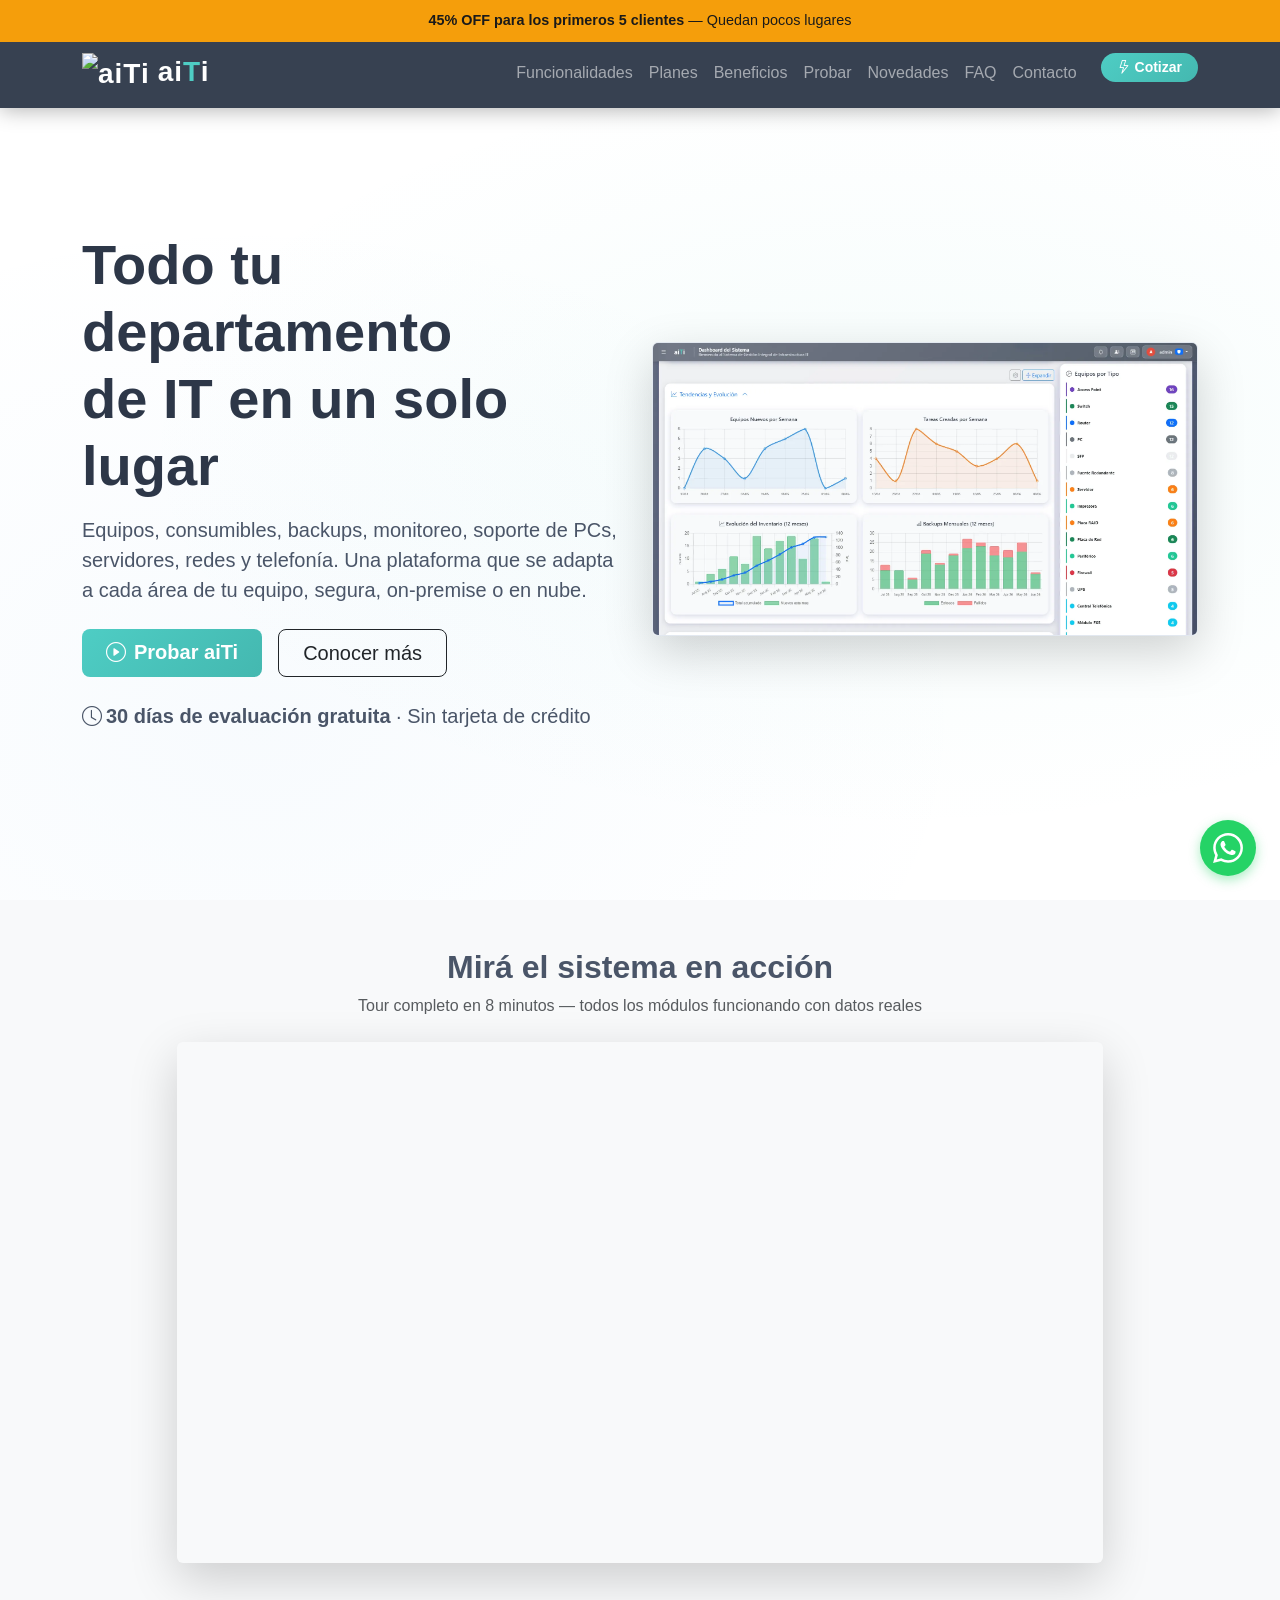
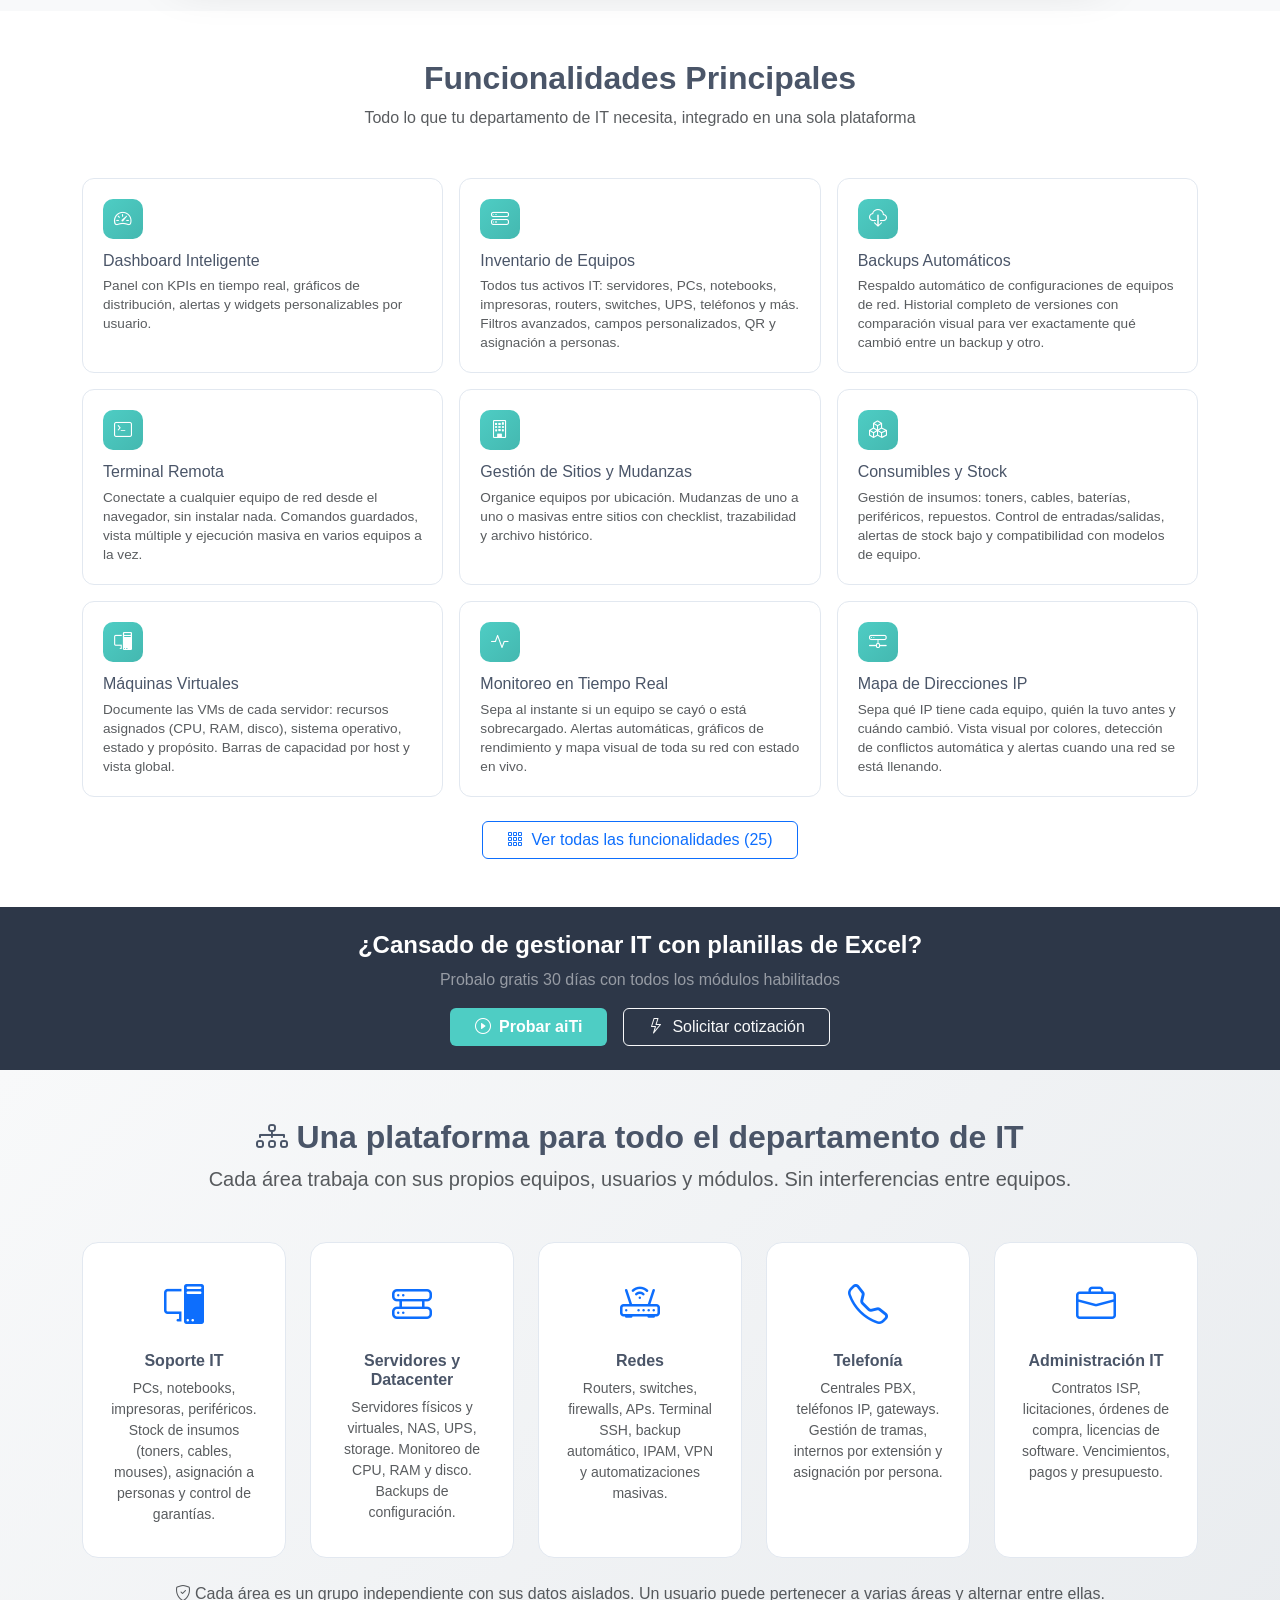
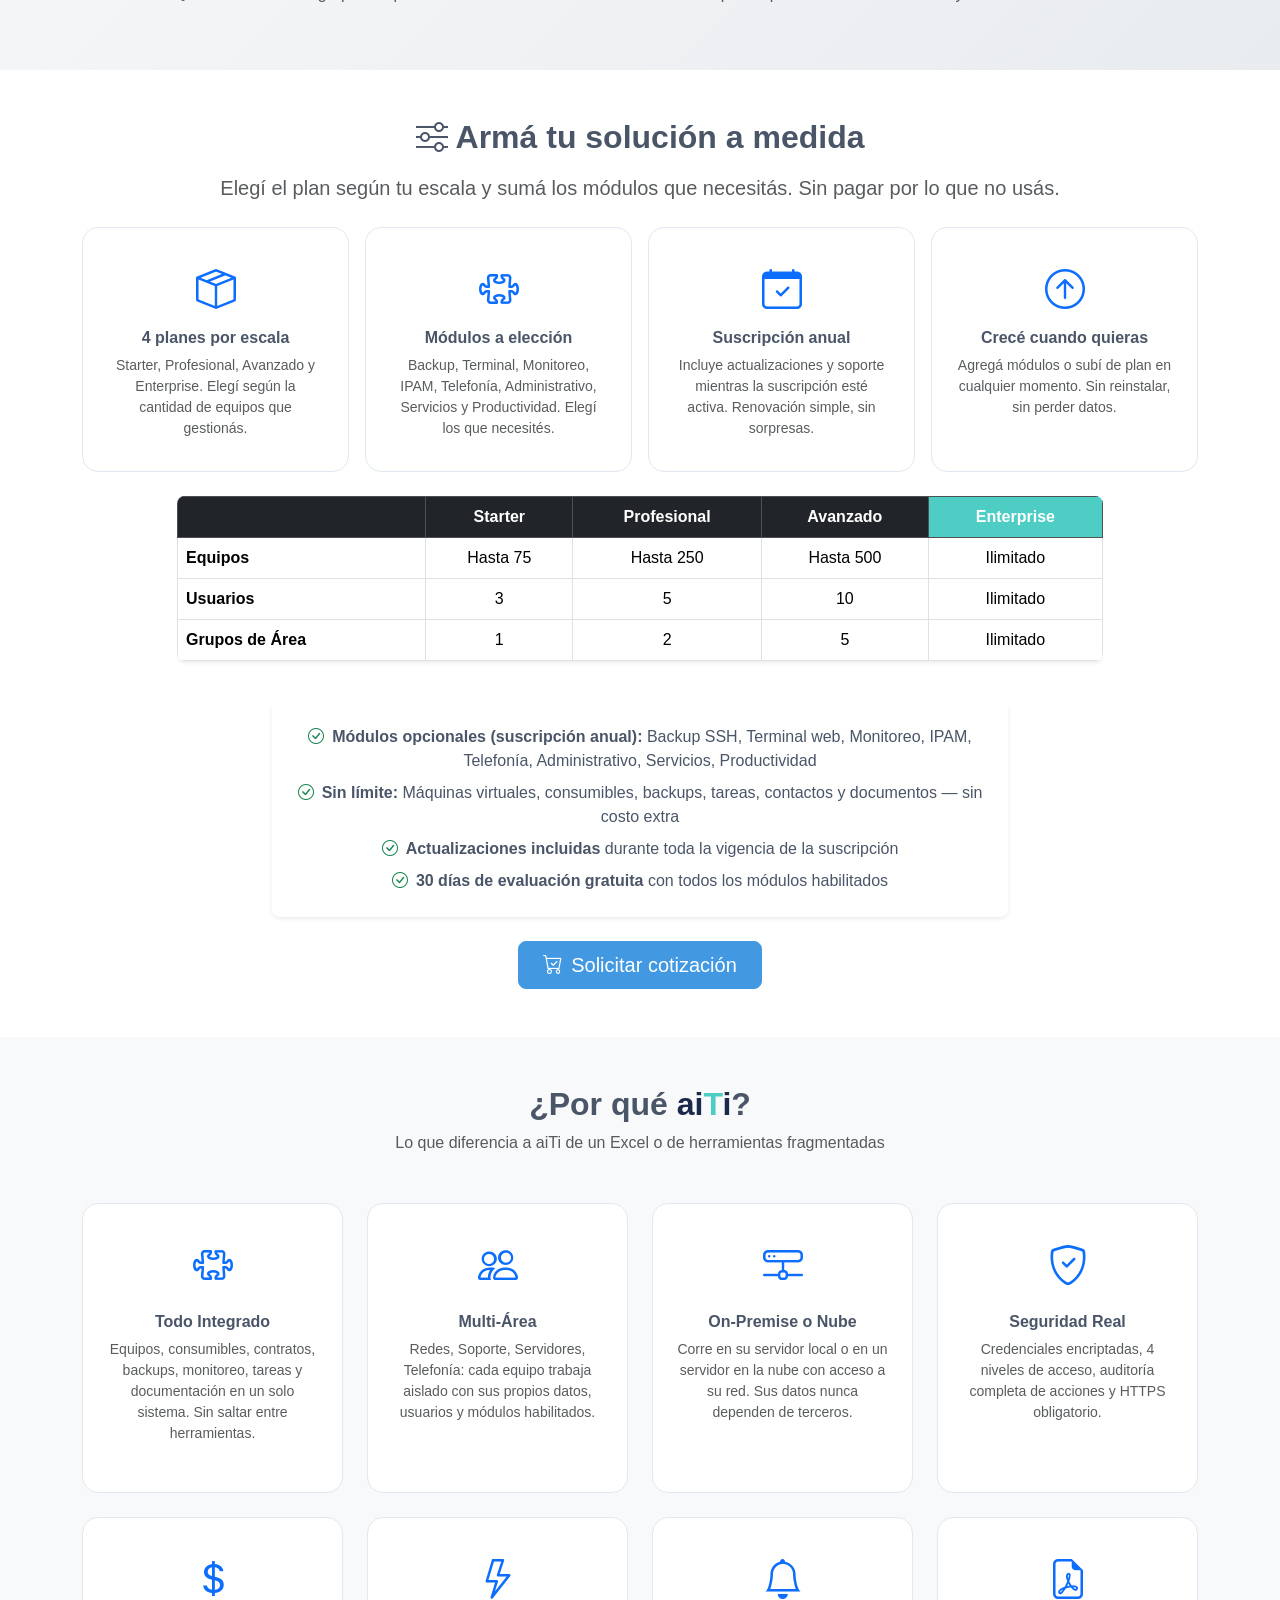
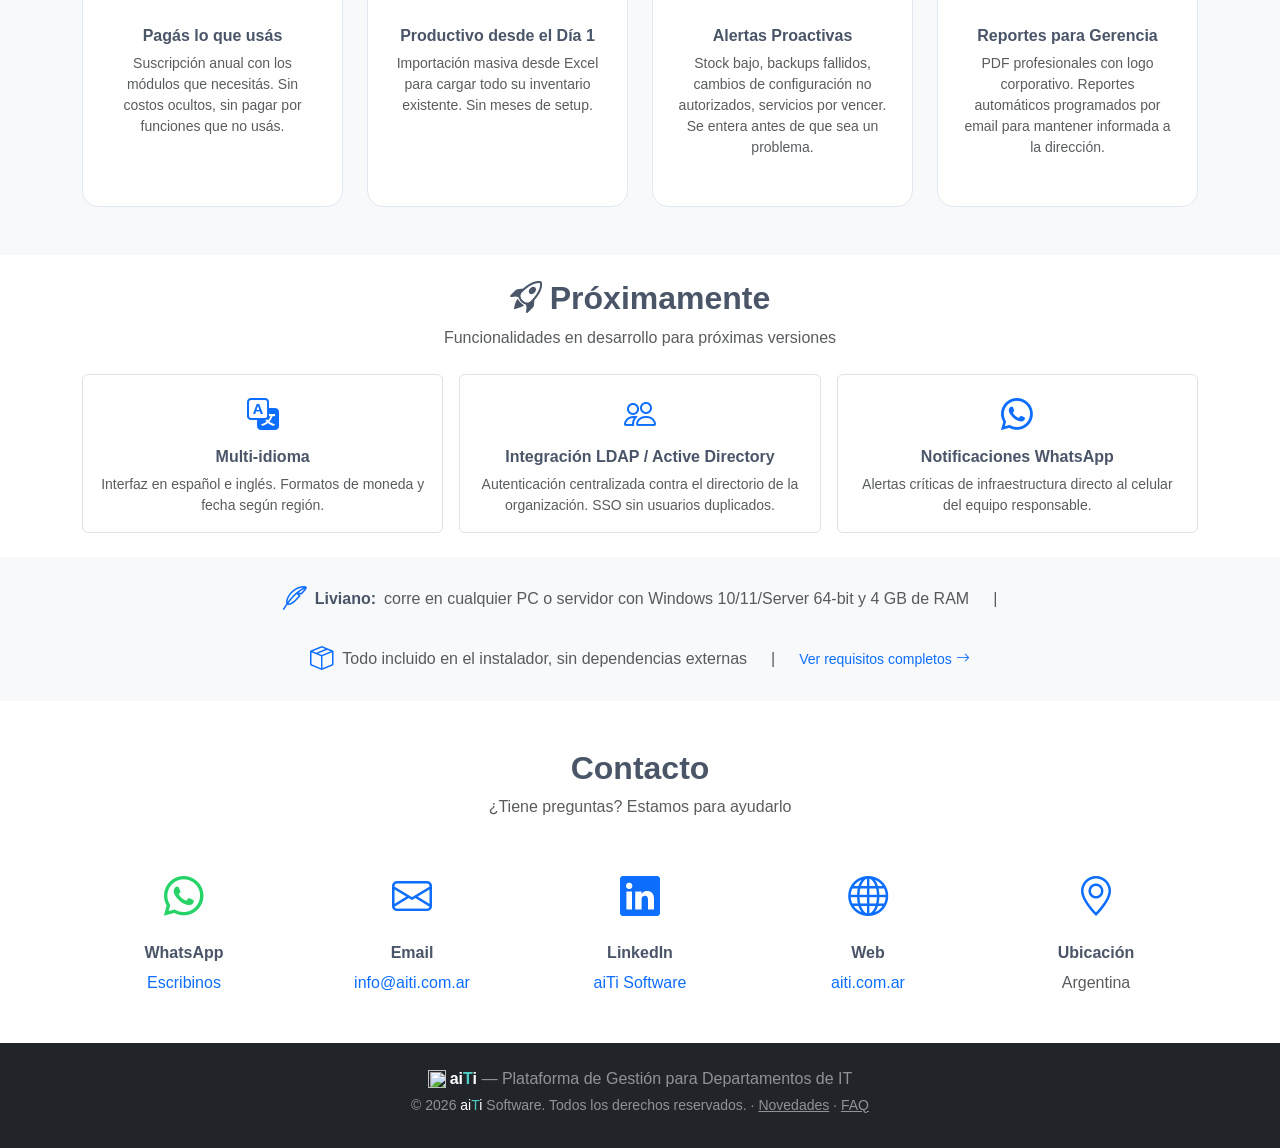
==== index.html @ ce26f557 "remove: quitar fila 'Incluye' de tabla de planes" ====
<!DOCTYPE html>
<html lang="es">
<head>
    <meta charset="UTF-8">
    <meta name="viewport" content="width=device-width, initial-scale=1.0">
    <title>aiTi - Plataforma de Gestión para Departamentos de IT</title>
    <link rel="icon" type="image/svg+xml" href="img/favicon.svg">
    <meta name="description" content="aiTi - Plataforma integral para departamentos de IT: inventario de equipos, consumibles y stock, backups automáticos, monitoreo, soporte de PCs, servidores, redes y telefonía. Multi-área, on-premise o en nube.">
    
    <!-- Open Graph (Facebook, LinkedIn, WhatsApp) -->
    <meta property="og:title" content="aiTi - Plataforma de Gestión para Departamentos de IT">
    <meta property="og:description" content="Todo tu departamento de IT en una sola herramienta: inventario, stock, backups, monitoreo, soporte y administración. Multi-área, segura, on-premise o en nube.">
    <meta property="og:image" content="https://aiti.com.ar/img/og-cover.png">
    <meta property="og:url" content="https://aiti.com.ar">
    <meta property="og:type" content="website">
    <meta property="og:locale" content="es_AR">
    <meta property="og:site_name" content="aiTi">

    <!-- Twitter Card -->
    <meta name="twitter:card" content="summary_large_image">
    <meta name="twitter:title" content="aiTi - Plataforma de Gestión para Departamentos de IT">
    <meta name="twitter:description" content="Inventario, consumibles, backups, monitoreo, soporte de PCs y servidores. On-premise o nube, multi-área, suscripción flexible.">
    <meta name="twitter:image" content="https://aiti.com.ar/img/og-cover.png">
    
    <!-- Bootstrap 5 -->
    <link href="https://cdn.jsdelivr.net/npm/bootstrap@5.3.0/dist/css/bootstrap.min.css" rel="stylesheet">
    <link href="https://cdn.jsdelivr.net/npm/bootstrap-icons@1.10.0/font/bootstrap-icons.css" rel="stylesheet">
    
    <!-- Custom CSS -->
    <link href="css/style.css" rel="stylesheet">
    
    <!-- Google Analytics -->
    <script async src="https://www.googletagmanager.com/gtag/js?id=G-GTPKG0YPS8"></script>
    <script>
        window.dataLayer = window.dataLayer || [];
        function gtag(){dataLayer.push(arguments);}
        gtag('js', new Date());
        gtag('config', 'G-GTPKG0YPS8');
    </script>
</head>
<body>

    <!-- Banner de Lanzamiento -->
    <div id="launchBanner" style="background: #f59e0b; color: #1a1a1a; text-align: center; padding: 10px 15px; font-size: 0.9rem; font-weight: 500; position: fixed; top: 0; left: 0; right: 0; z-index: 1031;">
        <strong>45% OFF para los primeros 5 clientes</strong> — Quedan pocos lugares
    </div>

    <!-- Navbar -->
    <nav class="navbar navbar-expand-lg navbar-dark fixed-top" id="mainNav" style="top: 38px;">
        <div class="container">
            <a class="navbar-brand fw-bold fs-3" href="#hero">
                <img src="img/logo_aiti_icon.svg" alt="aiTi" width="40" height="40" class="me-2" style="vertical-align: middle;"><span style="color:#fff;">ai</span><span style="color:#4ECDC4;">T</span><span style="color:#fff;">i</span>
            </a>
            <button class="navbar-toggler" type="button" data-bs-toggle="collapse" data-bs-target="#navbarNav">
                <span class="navbar-toggler-icon"></span>
            </button>
            <div class="collapse navbar-collapse" id="navbarNav">
                <ul class="navbar-nav ms-auto">
                    <li class="nav-item"><a class="nav-link" href="#funcionalidades">Funcionalidades</a></li>
                    <li class="nav-item"><a class="nav-link" href="#planes">Planes</a></li>
                    <li class="nav-item"><a class="nav-link" href="#beneficios">Beneficios</a></li>
                    <li class="nav-item"><a class="nav-link" href="probar.html">Probar</a></li>
                    <li class="nav-item"><a class="nav-link" href="novedades.html">Novedades</a></li>
                    <li class="nav-item"><a class="nav-link" href="faq.html">FAQ</a></li>
                    <li class="nav-item"><a class="nav-link" href="#contacto">Contacto</a></li>
                    <li class="nav-item ms-lg-3"><a class="btn btn-sm px-3 py-1" href="probar.html#cotizacion" style="background: linear-gradient(135deg, #4ECDC4, #44b8b0); color: #fff; border: none; border-radius: 20px; font-weight: 600;"><i class="bi bi-lightning me-1"></i>Cotizar</a></li>
                </ul>
            </div>
        </div>
    </nav>

    <!-- Hero -->
    <section class="hero-section d-flex align-items-center" id="hero">
        <div class="container">
            <div class="row align-items-center">
                <div class="col-lg-6">
                    <h1 class="display-4 fw-bold mb-3" style="color: var(--navy, #2d3748);">
                        Todo tu departamento<br>de IT en un solo lugar
                    </h1>
                    <p class="lead mb-4" style="color: #4a5568;">
                        Equipos, consumibles, backups, monitoreo, soporte de PCs, servidores, redes y telefonía. 
                        Una plataforma que se adapta a cada área de tu equipo, segura, on-premise o en nube.
                    </p>
                    <div class="d-flex gap-3">
                        <a href="probar.html" class="btn btn-lg px-4" style="background: linear-gradient(135deg, #4ECDC4, #44b8b0); color: #fff; border: none; border-radius: 8px; font-weight: 600;">
                            <i class="bi bi-play-circle me-2"></i>Probar aiTi
                        </a>
                        <a href="#funcionalidades" class="btn btn-outline-dark btn-lg px-4" style="border-radius: 8px;">
                            Conocer más
                        </a>
                    </div>
                    <p class="mt-4 fs-5" style="color: #4a5568;">
                        <i class="bi bi-clock me-1"></i><strong>30 días de evaluación gratuita</strong> · Sin tarjeta de crédito
                    </p>
                </div>
                <div class="col-lg-6 text-center mt-4 mt-lg-0">
                    <img src="img/features/dashboard-3.webp" alt="Dashboard de aiTi" class="img-fluid rounded shadow-lg" style="max-height: 560px; border: 1px solid #e2e8f0;">
                </div>
            </div>
        </div>
    </section>

    <!-- Video Demo -->
    <section class="py-5 bg-light" id="video-demo">
        <div class="container">
            <div class="text-center mb-4">
                <h2 class="fw-bold">Mirá el sistema en acción</h2>
                <p class="text-muted">Tour completo en 8 minutos — todos los módulos funcionando con datos reales</p>
            </div>
            <div class="row justify-content-center">
                <div class="col-lg-10">
                    <div class="ratio ratio-16x9 rounded shadow-lg overflow-hidden">
                        <iframe src="https://www.youtube.com/embed/uaZRfNGdOKI?rel=0&modestbranding=1"
                                allowfullscreen style="border:none;"></iframe>
                    </div>
                </div>
            </div>
        </div>
    </section>

    <!-- Funcionalidades -->
    <section class="py-5" id="funcionalidades">
        <div class="container">
            <div class="text-center mb-5">
                <h2 class="fw-bold">Funcionalidades Principales</h2>
                <p class="text-muted">Todo lo que tu departamento de IT necesita, integrado en una sola plataforma</p>
            </div>
            <div class="row g-3">
                <div class="col-md-6 col-lg-4">
                    <div class="feature-card" data-bs-toggle="modal" data-bs-target="#featureModal" onclick="showFeature('dashboard')" style="cursor:pointer;">
                        <div class="feature-icon"><i class="bi bi-speedometer2"></i></div>
                        <h5>Dashboard Inteligente</h5>
                        <p class="text-muted">Panel con KPIs en tiempo real, gráficos de distribución, alertas y widgets personalizables por usuario.</p>
                        
                    </div>
                </div>
                <div class="col-md-6 col-lg-4">
                    <div class="feature-card" data-bs-toggle="modal" data-bs-target="#featureModal" onclick="showFeature('inventario')" style="cursor:pointer;">
                        <div class="feature-icon"><i class="bi bi-hdd-stack"></i></div>
                        <h5>Inventario de Equipos</h5>
                        <p class="text-muted">Todos tus activos IT: servidores, PCs, notebooks, impresoras, routers, switches, UPS, teléfonos y más. Filtros avanzados, campos personalizados, QR y asignación a personas.</p>
                        
                    </div>
                </div>
                <div class="col-md-6 col-lg-4">
                    <div class="feature-card" data-bs-toggle="modal" data-bs-target="#featureModal" onclick="showFeature('backups')" style="cursor:pointer;">
                        <div class="feature-icon"><i class="bi bi-cloud-download"></i></div>
                        <h5>Backups Automáticos</h5>
                        <p class="text-muted">Respaldo automático de configuraciones de equipos de red. Historial completo de versiones con comparación visual para ver exactamente qué cambió entre un backup y otro.</p>
                        
                    </div>
                </div>
                <div class="col-md-6 col-lg-4">
                    <div class="feature-card" data-bs-toggle="modal" data-bs-target="#featureModal" onclick="showFeature('terminal')" style="cursor:pointer;">
                        <div class="feature-icon"><i class="bi bi-terminal"></i></div>
                        <h5>Terminal Remota</h5>
                        <p class="text-muted">Conectate a cualquier equipo de red desde el navegador, sin instalar nada. Comandos guardados, vista múltiple y ejecución masiva en varios equipos a la vez.</p>
                        
                    </div>
                </div>
                <div class="col-md-6 col-lg-4">
                    <div class="feature-card" data-bs-toggle="modal" data-bs-target="#featureModal" onclick="showFeature('sitios')" style="cursor:pointer;">
                        <div class="feature-icon"><i class="bi bi-building"></i></div>
                        <h5>Gestión de Sitios y Mudanzas</h5>
                        <p class="text-muted">Organice equipos por ubicación. Mudanzas de uno a uno o masivas entre sitios con checklist, trazabilidad y archivo histórico.</p>
                        
                    </div>
                </div>
                <div class="col-md-6 col-lg-4">
                    <div class="feature-card" data-bs-toggle="modal" data-bs-target="#featureModal" onclick="showFeature('stock')" style="cursor:pointer;">
                        <div class="feature-icon"><i class="bi bi-boxes"></i></div>
                        <h5>Consumibles y Stock</h5>
                        <p class="text-muted">Gestión de insumos: toners, cables, baterías, periféricos, repuestos. Control de entradas/salidas, alertas de stock bajo y compatibilidad con modelos de equipo.</p>
                        
                    </div>
                </div>
                <div class="col-md-6 col-lg-4">
                    <div class="feature-card" data-bs-toggle="modal" data-bs-target="#featureModal" onclick="showFeature('vms')" style="cursor:pointer;">
                        <div class="feature-icon"><i class="bi bi-pc-display"></i></div>
                        <h5>Máquinas Virtuales</h5>
                        <p class="text-muted">Documente las VMs de cada servidor: recursos asignados (CPU, RAM, disco), sistema operativo, estado y propósito. Barras de capacidad por host y vista global.</p>
                        
                    </div>
                </div>
                <div class="col-md-6 col-lg-4">
                    <div class="feature-card" data-bs-toggle="modal" data-bs-target="#featureModal" onclick="showFeature('monitoreo')" style="cursor:pointer;">
                        <div class="feature-icon"><i class="bi bi-activity"></i></div>
                        <h5>Monitoreo en Tiempo Real</h5>
                        <p class="text-muted">Sepa al instante si un equipo se cayó o está sobrecargado. Alertas automáticas, gráficos de rendimiento y mapa visual de toda su red con estado en vivo.</p>
                        
                    </div>
                </div>
                <div class="col-md-6 col-lg-4">
                    <div class="feature-card" data-bs-toggle="modal" data-bs-target="#featureModal" onclick="showFeature('redes')" style="cursor:pointer;">
                        <div class="feature-icon"><i class="bi bi-hdd-network"></i></div>
                        <h5>Mapa de Direcciones IP</h5>
                        <p class="text-muted">Sepa qué IP tiene cada equipo, quién la tuvo antes y cuándo cambió. Vista visual por colores, detección de conflictos automática y alertas cuando una red se está llenando.</p>
                        
                    </div>
                </div>
            </div>
            <!-- Cards adicionales (colapsables) -->
            <div class="collapse" id="moreFeatures">
            <div class="row g-3 mt-0">
                <div class="col-md-6 col-lg-4">
                    <div class="feature-card" data-bs-toggle="modal" data-bs-target="#featureModal" onclick="showFeature('vpn')" style="cursor:pointer;">
                        <div class="feature-icon"><i class="bi bi-diagram-3"></i></div>
                        <h5>VPN y Conectividad entre Sitios</h5>
                        <p class="text-muted">Documente qué sitios están conectados entre sí, por dónde pasan los enlaces y su estado actual. Mapa visual de conectividad.</p>
                        
                    </div>
                </div>
                <div class="col-md-6 col-lg-4">
                    <div class="feature-card" data-bs-toggle="modal" data-bs-target="#featureModal" onclick="showFeature('tareas')" style="cursor:pointer;">
                        <div class="feature-icon"><i class="bi bi-check2-square"></i></div>
                        <h5>Tareas y Seguimiento</h5>
                        <p class="text-muted">Tareas generales y por sitio. Asignación a usuarios, prioridades, vencimientos, comentarios y archivos adjuntos.</p>
                        
                    </div>
                </div>
                <div class="col-md-6 col-lg-4">
                    <div class="feature-card" data-bs-toggle="modal" data-bs-target="#featureModal" onclick="showFeature('reportes')" style="cursor:pointer;">
                        <div class="feature-icon"><i class="bi bi-bar-chart-line"></i></div>
                        <h5>Estadísticas y Reportes</h5>
                        <p class="text-muted">Reportes en PDF y Excel. Reportes programados automáticos por email. Estadísticas de backups, inventario y tareas.</p>
                        
                    </div>
                </div>
                <div class="col-md-6 col-lg-4">
                    <div class="feature-card" data-bs-toggle="modal" data-bs-target="#featureModal" onclick="showFeature('servicios')" style="cursor:pointer;">
                        <div class="feature-icon"><i class="bi bi-globe2"></i></div>
                        <h5>Servicios de Internet</h5>
                        <p class="text-muted">Controle cuánto paga por cada enlace, si el precio subió, cuándo vence el contrato y cuántas veces se cayó. Reclamos al proveedor con métricas reales.</p>
                        
                    </div>
                </div>
                <div class="col-md-6 col-lg-4">
                    <div class="feature-card" data-bs-toggle="modal" data-bs-target="#featureModal" onclick="showFeature('administrativo')" style="cursor:pointer;">
                        <div class="feature-icon"><i class="bi bi-briefcase"></i></div>
                        <h5>Gestión Administrativa</h5>
                        <p class="text-muted">Órdenes de compra, licitaciones, proveedores y licencias de software. Trazabilidad completa de adquisiciones.</p>
                        
                    </div>
                </div>
                <div class="col-md-6 col-lg-4">
                    <div class="feature-card" data-bs-toggle="modal" data-bs-target="#featureModal" onclick="showFeature('auditoria')" style="cursor:pointer;">
                        <div class="feature-icon"><i class="bi bi-shield-check"></i></div>
                        <h5>Auditoría y Seguridad</h5>
                        <p class="text-muted">Registro de todas las acciones. Roles y permisos, bloqueo por intentos fallidos, sesiones activas.</p>
                        
                    </div>
                </div>
                <div class="col-md-6 col-lg-4">
                    <div class="feature-card" data-bs-toggle="modal" data-bs-target="#featureModal" onclick="showFeature('credenciales')" style="cursor:pointer;">
                        <div class="feature-icon"><i class="bi bi-key"></i></div>
                        <h5>Credenciales Seguras</h5>
                        <p class="text-muted">Credenciales SSH encriptadas con herencia en cascada: Tipo → Marca → Modelo → Equipo. Sin exponer contraseñas.</p>
                        
                    </div>
                </div>
                <div class="col-md-6 col-lg-4">
                    <div class="feature-card" data-bs-toggle="modal" data-bs-target="#featureModal" onclick="showFeature('importacion')" style="cursor:pointer;">
                        <div class="feature-icon"><i class="bi bi-file-earmark-excel"></i></div>
                        <h5>Importación Masiva</h5>
                        <p class="text-muted">Importe equipos, sitios, servicios, personas, contactos e internos desde Excel. Vista previa antes de importar con selección por fila, validación de datos y detección de duplicados.</p>
                        
                    </div>
                </div>
                <div class="col-md-6 col-lg-4">
                    <div class="feature-card" data-bs-toggle="modal" data-bs-target="#featureModal" onclick="showFeature('email')" style="cursor:pointer;">
                        <div class="feature-icon"><i class="bi bi-envelope"></i></div>
                        <h5>Notificaciones por Email</h5>
                        <p class="text-muted">Alertas de backups, vencimientos de certificados, licencias y contratos. Reportes programados automáticos.</p>
                        
                    </div>
                </div>
                <div class="col-md-6 col-lg-4">
                    <div class="feature-card" data-bs-toggle="modal" data-bs-target="#featureModal" onclick="showFeature('calendario')" style="cursor:pointer;">
                        <div class="feature-icon"><i class="bi bi-calendar3"></i></div>
                        <h5>Calendario</h5>
                        <p class="text-muted">Vista mensual de eventos, vencimientos de licencias, certificados SSL, contratos y tareas con fecha límite.</p>
                        
                    </div>
                </div>
                <div class="col-md-6 col-lg-4">
                    <div class="feature-card" data-bs-toggle="modal" data-bs-target="#featureModal" onclick="showFeature('contactos')" style="cursor:pointer;">
                        <div class="feature-icon"><i class="bi bi-person-lines-fill"></i></div>
                        <h5>Agenda de Contactos</h5>
                        <p class="text-muted">Agenda profesional completa: personal interno, técnicos, proveedores e institucionales. Múltiples teléfonos, emails, categorías, sitios asociados y búsqueda avanzada. Importación masiva desde Excel.</p>
                        
                    </div>
                </div>
                <div class="col-md-6 col-lg-4">
                    <div class="feature-card" data-bs-toggle="modal" data-bs-target="#featureModal" onclick="showFeature('biblioteca')" style="cursor:pointer;">
                        <div class="feature-icon"><i class="bi bi-journal-richtext"></i></div>
                        <h5>Biblioteca Técnica</h5>
                        <p class="text-muted">Repositorio centralizado de documentación técnica, manuales, firmwares y archivos asociados a equipos y modelos.</p>
                        
                    </div>
                </div>
                <div class="col-md-6 col-lg-4">
                    <div class="feature-card" data-bs-toggle="modal" data-bs-target="#featureModal" onclick="showFeature('multiarea')" style="cursor:pointer;">
                        <div class="feature-icon"><i class="bi bi-diagram-3"></i></div>
                        <h5>Multi-Área (Grupos)</h5>
                        <p class="text-muted">Aislamiento por áreas: Redes, Telefonía, Soporte, etc. Cada grupo ve solo sus equipos con features independientes.</p>
                        
                    </div>
                </div>
                <div class="col-md-6 col-lg-4">
                    <div class="feature-card" data-bs-toggle="modal" data-bs-target="#featureModal" onclick="showFeature('firmware')" style="cursor:pointer;">
                        <div class="feature-icon"><i class="bi bi-cpu"></i></div>
                        <h5>Firmware y Automatizaciones</h5>
                        <p class="text-muted">Control de versiones de firmware por modelo. Ejecución masiva de comandos en equipos con filtros avanzados.</p>
                        
                    </div>
                </div>
                <div class="col-md-6 col-lg-4">
                    <div class="feature-card" data-bs-toggle="modal" data-bs-target="#featureModal" onclick="showFeature('mapa')" style="cursor:pointer;">
                        <div class="feature-icon"><i class="bi bi-map"></i></div>
                        <h5>Mapa Interactivo</h5>
                        <p class="text-muted">Visualice sus sitios en un mapa con mapa de calor de equipos y backups. Geocodificación automática de direcciones.</p>
                        
                    </div>
                </div>
                <div class="col-md-6 col-lg-4">
                    <div class="feature-card" data-bs-toggle="modal" data-bs-target="#featureModal" onclick="showFeature('telefonia')" style="cursor:pointer;">
                        <div class="feature-icon"><i class="bi bi-telephone"></i></div>
                        <h5>Telefonía</h5>
                        <p class="text-muted">Gestión de centrales telefónicas, tramas (E1, SIP, analógica) e internos por extensión. Asignación por persona y ubicación.</p>
                        
                    </div>
                </div>
            </div>
            </div>
            <!-- Botón ver más -->
            <div class="text-center mt-4">
                <button class="btn btn-outline-primary px-4" type="button" data-bs-toggle="collapse" data-bs-target="#moreFeatures" aria-expanded="false" id="btnVerMas" onclick="this.innerHTML = this.innerHTML.includes('Ver todas') ? '<i class=\'bi bi-chevron-up me-2\'></i>Ocultar funcionalidades' : '<i class=\'bi bi-grid-3x3-gap me-2\'></i>Ver todas las funcionalidades (25)'">
                    <i class="bi bi-grid-3x3-gap me-2"></i>Ver todas las funcionalidades (25)
                </button>
            </div>
        </div>
    </section>

    <!-- Modal de capturas por funcionalidad -->
    <div class="modal fade" id="featureModal" tabindex="-1">
        <div class="modal-dialog modal-xl">
            <div class="modal-content" style="background: #1a1a2e; border: none;">
                <div class="modal-header" style="border-bottom: 1px solid rgba(255,255,255,0.1);">
                    <h5 class="modal-title text-white" id="featureModalTitle"></h5>
                    <button type="button" class="btn-close btn-close-white" data-bs-dismiss="modal"></button>
                </div>
                <div class="modal-body" id="featureModalBody" style="background: #1a1a2e;">
                    <div class="text-center text-muted py-5">
                        <i class="bi bi-images fs-1 d-block mb-3"></i>
                        <p>Capturas de pantalla próximamente.</p>
                        <p class="small">Descargue la versión de evaluación para ver el sistema en funcionamiento.</p>
                    </div>
                </div>
            </div>
        </div>
    </div>

    <!-- Mini CTA intermedio -->
    <section class="py-4 text-center" style="background: #2d3748;">
        <div class="container">
            <h4 class="text-white fw-bold mb-2">¿Cansado de gestionar IT con planillas de Excel?</h4>
            <p class="text-white-50 mb-3">Probalo gratis 30 días con todos los módulos habilitados</p>
            <div class="d-flex justify-content-center gap-3 flex-wrap">
                <a href="probar.html" class="btn px-4" style="background: #4ECDC4; color: #fff; font-weight: 600;"><i class="bi bi-play-circle me-2"></i>Probar aiTi</a>
                <a href="probar.html#cotizacion" class="btn btn-outline-light px-4"><i class="bi bi-lightning me-2"></i>Solicitar cotización</a>
            </div>
        </div>
    </section>

    <!-- Áreas de IT -->
    <section class="py-5 text-center" style="background: linear-gradient(135deg, #f8f9fa 0%, #e9ecef 100%);">
        <div class="container">
            <h2 class="fw-bold mb-2"><i class="bi bi-diagram-3 me-2"></i>Una plataforma para todo el departamento de IT</h2>
            <p class="text-muted mb-5 fs-5">Cada área trabaja con sus propios equipos, usuarios y módulos. Sin interferencias entre equipos.</p>
            <div class="row justify-content-center g-4">
                <div class="col-md-4 col-lg">
                    <div class="benefit-card">
                        <i class="bi bi-pc-display fs-1 text-primary mb-3 d-block"></i>
                        <h6 class="fw-bold">Soporte IT</h6>
                        <p class="text-muted small mb-0">PCs, notebooks, impresoras, periféricos. Stock de insumos (toners, cables, mouses), asignación a personas y control de garantías.</p>
                    </div>
                </div>
                <div class="col-md-4 col-lg">
                    <div class="benefit-card">
                        <i class="bi bi-hdd-rack fs-1 text-primary mb-3 d-block"></i>
                        <h6 class="fw-bold">Servidores y Datacenter</h6>
                        <p class="text-muted small mb-0">Servidores físicos y virtuales, NAS, UPS, storage. Monitoreo de CPU, RAM y disco. Backups de configuración.</p>
                    </div>
                </div>
                <div class="col-md-4 col-lg">
                    <div class="benefit-card">
                        <i class="bi bi-router fs-1 text-primary mb-3 d-block"></i>
                        <h6 class="fw-bold">Redes</h6>
                        <p class="text-muted small mb-0">Routers, switches, firewalls, APs. Terminal SSH, backup automático, IPAM, VPN y automatizaciones masivas.</p>
                    </div>
                </div>
                <div class="col-md-4 col-lg">
                    <div class="benefit-card">
                        <i class="bi bi-telephone fs-1 text-primary mb-3 d-block"></i>
                        <h6 class="fw-bold">Telefonía</h6>
                        <p class="text-muted small mb-0">Centrales PBX, teléfonos IP, gateways. Gestión de tramas, internos por extensión y asignación por persona.</p>
                    </div>
                </div>
                <div class="col-md-4 col-lg">
                    <div class="benefit-card">
                        <i class="bi bi-briefcase fs-1 text-primary mb-3 d-block"></i>
                        <h6 class="fw-bold">Administración IT</h6>
                        <p class="text-muted small mb-0">Contratos ISP, licitaciones, órdenes de compra, licencias de software. Vencimientos, pagos y presupuesto.</p>
                    </div>
                </div>
            </div>
            <p class="text-muted mt-4">
                <i class="bi bi-shield-check me-1"></i>Cada área es un grupo independiente con sus datos aislados. Un usuario puede pertenecer a varias áreas y alternar entre ellas.
            </p>
        </div>
    </section>

    <!-- Licenciamiento Flexible -->
    <section class="py-5 text-center" id="planes">
        <div class="container">
            <h2 class="fw-bold mb-3"><i class="bi bi-sliders me-2"></i>Armá tu solución a medida</h2>
            <p class="text-muted mb-4 fs-5">Elegí el plan según tu escala y sumá los módulos que necesitás. Sin pagar por lo que no usás.</p>
            <div class="row justify-content-center g-3 mb-4">
                <div class="col-md-3">
                    <div class="benefit-card text-center">
                        <i class="bi bi-box-seam fs-1 text-primary mb-2 d-block"></i>
                        <h6 class="fw-bold">4 planes por escala</h6>
                        <p class="text-muted small mb-0">Starter, Profesional, Avanzado y Enterprise. Elegí según la cantidad de equipos que gestionás.</p>
                    </div>
                </div>
                <div class="col-md-3">
                    <div class="benefit-card text-center">
                        <i class="bi bi-puzzle fs-1 text-primary mb-2 d-block"></i>
                        <h6 class="fw-bold">Módulos a elección</h6>
                        <p class="text-muted small mb-0">Backup, Terminal, Monitoreo, IPAM, Telefonía, Administrativo, Servicios y Productividad. Elegí los que necesités.</p>
                    </div>
                </div>
                <div class="col-md-3">
                    <div class="benefit-card text-center">
                        <i class="bi bi-calendar-check fs-1 text-primary mb-2 d-block"></i>
                        <h6 class="fw-bold">Suscripción anual</h6>
                        <p class="text-muted small mb-0">Incluye actualizaciones y soporte mientras la suscripción esté activa. Renovación simple, sin sorpresas.</p>
                    </div>
                </div>
                <div class="col-md-3">
                    <div class="benefit-card text-center">
                        <i class="bi bi-arrow-up-circle fs-1 text-primary mb-2 d-block"></i>
                        <h6 class="fw-bold">Crecé cuando quieras</h6>
                        <p class="text-muted small mb-0">Agregá módulos o subí de plan en cualquier momento. Sin reinstalar, sin perder datos.</p>
                    </div>
                </div>
            </div>

            <!-- Tabla de planes -->
            <div class="row justify-content-center mb-4">
                <div class="col-lg-10">
                    <div class="table-responsive">
                        <table class="table table-bordered text-start bg-white shadow-sm rounded-3 overflow-hidden">
                            <thead class="table-dark">
                                <tr>
                                    <th></th>
                                    <th class="text-center">Starter</th>
                                    <th class="text-center">Profesional</th>
                                    <th class="text-center">Avanzado</th>
                                    <th class="text-center" style="background:#4ECDC4;">Enterprise</th>
                                </tr>
                            </thead>
                            <tbody>
                                <tr>
                                    <td class="fw-bold">Equipos</td>
                                    <td class="text-center">Hasta 75</td>
                                    <td class="text-center">Hasta 250</td>
                                    <td class="text-center">Hasta 500</td>
                                    <td class="text-center">Ilimitado</td>
                                </tr>
                                <tr>
                                    <td class="fw-bold">Usuarios</td>
                                    <td class="text-center">3</td>
                                    <td class="text-center">5</td>
                                    <td class="text-center">10</td>
                                    <td class="text-center">Ilimitado</td>
                                </tr>
                                <tr>
                                    <td class="fw-bold">Grupos de Área</td>
                                    <td class="text-center">1</td>
                                    <td class="text-center">2</td>
                                    <td class="text-center">5</td>
                                    <td class="text-center">Ilimitado</td>
                                </tr>
                            </tbody>
                        </table>
                    </div>
                </div>
            </div>

            <div class="row justify-content-center mb-4">
                <div class="col-lg-8">
                    <div class="bg-white rounded-3 shadow-sm p-4">
                        <p class="mb-2"><i class="bi bi-check-circle text-success me-2"></i><strong>Módulos opcionales (suscripción anual):</strong> Backup SSH, Terminal web, Monitoreo, IPAM, Telefonía, Administrativo, Servicios, Productividad</p>
                        <p class="mb-2"><i class="bi bi-check-circle text-success me-2"></i><strong>Sin límite:</strong> Máquinas virtuales, consumibles, backups, tareas, contactos y documentos — sin costo extra</p>
                        <p class="mb-2"><i class="bi bi-check-circle text-success me-2"></i><strong>Actualizaciones incluidas</strong> durante toda la vigencia de la suscripción</p>
                        <p class="mb-0"><i class="bi bi-check-circle text-success me-2"></i><strong>30 días de evaluación gratuita</strong> con todos los módulos habilitados</p>
                    </div>
                </div>
            </div>
            <a href="probar.html#cotizacion" class="btn btn-primary btn-lg px-4">
                <i class="bi bi-cart-check me-2"></i>Solicitar cotización
            </a>
        </div>
    </section>

    <!-- Beneficios -->
    <section class="py-5 bg-light" id="beneficios">
        <div class="container">
            <div class="text-center mb-5">
                <h2 class="fw-bold">¿Por qué <span style="color:#1B2A4A;">ai</span><span style="color:#4ECDC4;">T</span><span style="color:#1B2A4A;">i</span>?</h2>
                <p class="text-muted">Lo que diferencia a aiTi de un Excel o de herramientas fragmentadas</p>
            </div>
            <div class="row g-4">
                <div class="col-md-6 col-lg-3">
                    <div class="benefit-card text-center">
                        <i class="bi bi-puzzle fs-1 text-primary mb-3 d-block"></i>
                        <h6 class="fw-bold">Todo Integrado</h6>
                        <p class="text-muted small">Equipos, consumibles, contratos, backups, monitoreo, tareas y documentación en un solo sistema. Sin saltar entre herramientas.</p>
                    </div>
                </div>
                <div class="col-md-6 col-lg-3">
                    <div class="benefit-card text-center">
                        <i class="bi bi-people fs-1 text-primary mb-3 d-block"></i>
                        <h6 class="fw-bold">Multi-Área</h6>
                        <p class="text-muted small">Redes, Soporte, Servidores, Telefonía: cada equipo trabaja aislado con sus propios datos, usuarios y módulos habilitados.</p>
                    </div>
                </div>
                <div class="col-md-6 col-lg-3">
                    <div class="benefit-card text-center">
                        <i class="bi bi-hdd-network fs-1 text-primary mb-3 d-block"></i>
                        <h6 class="fw-bold">On-Premise o Nube</h6>
                        <p class="text-muted small">Corre en su servidor local o en un servidor en la nube con acceso a su red. Sus datos nunca dependen de terceros.</p>
                    </div>
                </div>
                <div class="col-md-6 col-lg-3">
                    <div class="benefit-card text-center">
                        <i class="bi bi-shield-check fs-1 text-primary mb-3 d-block"></i>
                        <h6 class="fw-bold">Seguridad Real</h6>
                        <p class="text-muted small">Credenciales encriptadas, 4 niveles de acceso, auditoría completa de acciones y HTTPS obligatorio.</p>
                    </div>
                </div>
                <div class="col-md-6 col-lg-3">
                    <div class="benefit-card text-center">
                        <i class="bi bi-currency-dollar fs-1 text-primary mb-3 d-block"></i>
                        <h6 class="fw-bold">Pagás lo que usás</h6>
                        <p class="text-muted small">Suscripción anual con los módulos que necesitás. Sin costos ocultos, sin pagar por funciones que no usás.</p>
                    </div>
                </div>
                <div class="col-md-6 col-lg-3">
                    <div class="benefit-card text-center">
                        <i class="bi bi-lightning fs-1 text-primary mb-3 d-block"></i>
                        <h6 class="fw-bold">Productivo desde el Día 1</h6>
                        <p class="text-muted small">Importación masiva desde Excel para cargar todo su inventario existente. Sin meses de setup.</p>
                    </div>
                </div>
                <div class="col-md-6 col-lg-3">
                    <div class="benefit-card text-center">
                        <i class="bi bi-bell fs-1 text-primary mb-3 d-block"></i>
                        <h6 class="fw-bold">Alertas Proactivas</h6>
                        <p class="text-muted small">Stock bajo, backups fallidos, cambios de configuración no autorizados, servicios por vencer. Se entera antes de que sea un problema.</p>
                    </div>
                </div>
                <div class="col-md-6 col-lg-3">
                    <div class="benefit-card text-center">
                        <i class="bi bi-file-earmark-pdf fs-1 text-primary mb-3 d-block"></i>
                        <h6 class="fw-bold">Reportes para Gerencia</h6>
                        <p class="text-muted small">PDF profesionales con logo corporativo. Reportes automáticos programados por email para mantener informada a la dirección.</p>
                    </div>
                </div>
            </div>
        </div>
    </section>

    <!-- Requisitos -->
    <section class="py-4" id="proximamente">
        <div class="container">
            <div class="text-center mb-4">
                <h2 class="fw-bold"><i class="bi bi-rocket-takeoff me-2"></i>Próximamente</h2>
                <p class="text-muted">Funcionalidades en desarrollo para próximas versiones</p>
            </div>
            <div class="row justify-content-center g-3">
                <div class="col-md-4">
                    <div class="border rounded p-3 text-center h-100">
                        <i class="bi bi-translate fs-2 text-primary d-block mb-2"></i>
                        <h6 class="fw-bold">Multi-idioma</h6>
                        <p class="text-muted small mb-0">Interfaz en español e inglés. Formatos de moneda y fecha según región.</p>
                    </div>
                </div>
                <div class="col-md-4">
                    <div class="border rounded p-3 text-center h-100">
                        <i class="bi bi-people fs-2 text-primary d-block mb-2"></i>
                        <h6 class="fw-bold">Integración LDAP / Active Directory</h6>
                        <p class="text-muted small mb-0">Autenticación centralizada contra el directorio de la organización. SSO sin usuarios duplicados.</p>
                    </div>
                </div>
                <div class="col-md-4">
                    <div class="border rounded p-3 text-center h-100">
                        <i class="bi bi-whatsapp fs-2 text-primary d-block mb-2"></i>
                        <h6 class="fw-bold">Notificaciones WhatsApp</h6>
                        <p class="text-muted small mb-0">Alertas cr&iacute;ticas de infraestructura directo al celular del equipo responsable.</p>
                    </div>
                </div>
            </div>
        </div>
    </section>

    <!-- Requisitos (resumen liviano) -->
    <section class="py-4 text-center" id="requisitos" style="background: #f8f9fa;">
        <div class="container">
            <div class="d-flex justify-content-center align-items-center gap-4 flex-wrap">
                <div class="d-flex align-items-center gap-2">
                    <i class="bi bi-feather text-primary fs-4"></i>
                    <span class="fw-bold">Liviano:</span>
                    <span class="text-muted">corre en cualquier PC o servidor con Windows 10/11/Server 64-bit y 4 GB de RAM</span>
                </div>
                <span class="text-muted d-none d-md-inline">|</span>
                <div class="d-flex align-items-center gap-2">
                    <i class="bi bi-box-seam text-primary fs-4"></i>
                    <span class="text-muted">Todo incluido en el instalador, sin dependencias externas</span>
                </div>
                <span class="text-muted d-none d-md-inline">|</span>
                <a href="probar.html#panel-descarga" class="text-decoration-none small">Ver requisitos completos <i class="bi bi-arrow-right"></i></a>
            </div>
        </div>
    </section>

    <!-- Contacto -->
    <section class="py-5" id="contacto">
        <div class="container">
            <div class="text-center mb-5">
                <h2 class="fw-bold">Contacto</h2>
                <p class="text-muted">¿Tiene preguntas? Estamos para ayudarlo</p>
            </div>
            <div class="row justify-content-center g-4">
                <div class="col text-center">
                    <i class="bi bi-whatsapp fs-1 d-block mb-3" style="color:#25d366;"></i>
                    <h6 class="fw-bold">WhatsApp</h6>
                    <a href="https://wa.me/5491166814229?text=Hola%2C%20quiero%20informaci%C3%B3n%20sobre%20aiTi" target="_blank" rel="noopener" class="text-decoration-none">Escribinos</a>
                </div>
                <div class="col text-center">
                    <i class="bi bi-envelope fs-1 text-primary d-block mb-3"></i>
                    <h6 class="fw-bold">Email</h6>
                    <a href="mailto:info@aiti.com.ar" class="text-decoration-none">info@aiti.com.ar</a>
                </div>
                <div class="col text-center">
                    <i class="bi bi-linkedin fs-1 text-primary d-block mb-3"></i>
                    <h6 class="fw-bold">LinkedIn</h6>
                    <a href="https://www.linkedin.com/company/aiti-software" target="_blank" rel="noopener" class="text-decoration-none">aiTi Software</a>
                </div>
                <div class="col text-center">
                    <i class="bi bi-globe fs-1 text-primary d-block mb-3"></i>
                    <h6 class="fw-bold">Web</h6>
                    <a href="https://aiti.com.ar" class="text-decoration-none">aiti.com.ar</a>
                </div>
                <div class="col text-center">
                    <i class="bi bi-geo-alt fs-1 text-primary d-block mb-3"></i>
                    <h6 class="fw-bold">Ubicación</h6>
                    <p class="text-muted mb-0">Argentina</p>
                </div>
            </div>
        </div>
    </section>

    <!-- Footer -->
    <footer class="py-4 bg-dark text-white-50">
        <div class="container text-center">
            <p class="mb-1"><img src="img/logo_aiti_icon.svg" alt="" width="18" height="18" class="me-1"><strong><span style="color:#fff;">ai</span><span style="color:#4ECDC4;">T</span><span style="color:#fff;">i</span></strong> — Plataforma de Gestión para Departamentos de IT</p>
            <p class="mb-2 small">© 2026 <span style="color:#fff;">ai</span><span style="color:#4ECDC4;">T</span><span style="color:#fff;">i</span> Software. Todos los derechos reservados. · <a href="novedades.html" class="text-white-50">Novedades</a> · <a href="faq.html" class="text-white-50">FAQ</a></p>
        </div>
    </footer>

    <!-- WhatsApp Floating Button -->
    <div class="whatsapp-wrapper">
        <a href="https://wa.me/5491166814229?text=Hola%2C%20quiero%20informaci%C3%B3n%20sobre%20aiTi" target="_blank" rel="noopener" class="whatsapp-float" aria-label="Chateá con nosotros por WhatsApp">
            <svg xmlns="http://www.w3.org/2000/svg" viewBox="0 0 24 24"><path d="M17.472 14.382c-.297-.149-1.758-.867-2.03-.967-.273-.099-.471-.148-.67.15-.197.297-.767.966-.94 1.164-.173.199-.347.223-.644.075-.297-.15-1.255-.463-2.39-1.475-.883-.788-1.48-1.761-1.653-2.059-.173-.297-.018-.458.13-.606.134-.133.298-.347.446-.52.149-.174.198-.298.298-.497.099-.198.05-.371-.025-.52-.075-.149-.669-1.612-.916-2.207-.242-.579-.487-.5-.669-.51-.173-.008-.371-.01-.57-.01-.198 0-.52.074-.792.372-.272.297-1.04 1.016-1.04 2.479 0 1.462 1.065 2.875 1.213 3.074.149.198 2.096 3.2 5.077 4.487.709.306 1.262.489 1.694.625.712.227 1.36.195 1.871.118.571-.085 1.758-.719 2.006-1.413.248-.694.248-1.289.173-1.413-.074-.124-.272-.198-.57-.347m-5.421 7.403h-.004a9.87 9.87 0 01-5.031-1.378l-.361-.214-3.741.982.998-3.648-.235-.374a9.86 9.86 0 01-1.51-5.26c.001-5.45 4.436-9.884 9.888-9.884 2.64 0 5.122 1.03 6.988 2.898a9.825 9.825 0 012.893 6.994c-.003 5.45-4.437 9.884-9.885 9.884m8.413-18.297A11.815 11.815 0 0012.05 0C5.495 0 .16 5.335.157 11.892c0 2.096.547 4.142 1.588 5.945L.057 24l6.305-1.654a11.882 11.882 0 005.683 1.448h.005c6.554 0 11.89-5.335 11.893-11.893a11.821 11.821 0 00-3.48-8.413z"/></svg>
        </a>
        <span class="whatsapp-tooltip">¿Consultas? Escribinos</span>
    </div>

    <!-- Bootstrap JS -->
    <script src="https://cdn.jsdelivr.net/npm/bootstrap@5.3.0/dist/js/bootstrap.bundle.min.js"></script>
    <script src="js/main.js"></script>
</body>
</html>
---- css/style.css ----
/* ============================================================================
   AiTi - Landing Page Styles
   Estilo glassmorphism similar al producto
   ============================================================================ */

:root {
    --primary: #4299e1;
    --primary-dark: #3182ce;
    --primary-light: #63b3ed;
    --accent: #4ECDC4;
    --accent-dark: #44b8b0;
    --navy: #2d3748;
    --navy-light: #4a5568;
}

/* General */
body {
    font-family: 'Segoe UI', Tahoma, Geneva, Verdana, sans-serif;
    color: #4a5568;
}

/* Navbar */
#mainNav {
    background: rgba(45, 55, 72, 0.95) !important;
    backdrop-filter: blur(10px);
    padding: 0.5rem 0;
    box-shadow: 0 2px 20px rgba(0, 0, 0, 0.3);
    transition: all 0.3s ease;
}

#mainNav.scrolled {
    background: rgba(45, 55, 72, 0.95) !important;
    backdrop-filter: blur(10px);
    padding: 0.5rem 0;
    box-shadow: 0 2px 20px rgba(0, 0, 0, 0.3);
}

.navbar-brand {
    letter-spacing: 1px;
}

/* Hero */
.hero-section {
    min-height: 100vh;
    background: #ffffff;
    padding-top: 138px;
    padding-bottom: 60px;
    position: relative;
    overflow: hidden;
}

.hero-section > .container {
    position: relative;
    z-index: 1;
}

.hero-section::before {
    content: '';
    position: absolute;
    top: 0;
    left: 0;
    right: 0;
    bottom: 0;
    background: radial-gradient(ellipse at 70% 50%, rgba(78, 205, 196, 0.06) 0%, transparent 60%),
                radial-gradient(ellipse at 20% 80%, rgba(66, 153, 225, 0.04) 0%, transparent 50%);
    pointer-events: none;
}

/* Hero Mockup */
.hero-mockup {
    perspective: 1000px;
}

.mockup-window {
    background: #fff;
    border-radius: 12px;
    border: 1px solid #e2e8f0;
    overflow: hidden;
    box-shadow: 0 20px 60px rgba(0, 0, 0, 0.1);
    transform: rotateY(-5deg) rotateX(2deg);
    transition: transform 0.3s ease;
}

.mockup-window:hover {
    transform: rotateY(0) rotateX(0);
}

.mockup-header {
    background: #2d3748;
    padding: 10px 15px;
    display: flex;
    gap: 6px;
}

.dot {
    width: 10px;
    height: 10px;
    border-radius: 50%;
}
.dot.red { background: #ff5f56; }
.dot.yellow { background: #ffbd2e; }
.dot.green { background: #27c93f; }

.mockup-body {
    display: flex;
    min-height: 250px;
    padding: 15px;
    gap: 15px;
}

.mockup-sidebar {
    width: 50px;
    background: #f7fafc;
    border-radius: 8px;
}

.mockup-content {
    flex: 1;
    display: flex;
    flex-direction: column;
    gap: 10px;
}

.mockup-card {
    height: 40px;
    background: #edf2f7;
    border-radius: 8px;
}

.mockup-table {
    flex: 1;
    background: #f7fafc;
    border-radius: 8px;
}

/* Feature Cards */
.feature-card {
    background: #fff;
    border-radius: 12px;
    padding: 1.25rem;
    height: 100%;
    border: 1px solid #e2e8f0;
    transition: all 0.3s ease;
}

.feature-card h5 {
    font-size: 1rem;
    margin-bottom: 0.4rem;
}

.feature-card p {
    font-size: 0.85rem;
    margin-bottom: 0;
    line-height: 1.4;
}

/* Feature Modal Image Carousel */
#featureCurrentImg {
    transition: opacity 0.15s ease;
}

#featureModal .btn-dark.rounded-circle:hover {
    opacity: 1 !important;
}

.feature-card:hover {
    transform: translateY(-5px);
    box-shadow: 0 10px 40px rgba(66, 153, 225, 0.15);
    border-color: var(--primary-light);
}

.feature-icon {
    width: 40px;
    height: 40px;
    background: linear-gradient(135deg, #4ECDC4, #44b8b0);
    border-radius: 10px;
    display: flex;
    align-items: center;
    justify-content: center;
    margin-bottom: 0.75rem;
    color: white;
    font-size: 1.1rem;
}

/* Benefit Cards */
.benefit-card {
    background: #fff;
    border-radius: 16px;
    padding: 2rem 1.5rem;
    height: 100%;
    border: 1px solid #e2e8f0;
    transition: all 0.3s ease;
}

.benefit-card:hover {
    transform: translateY(-3px);
    box-shadow: 0 8px 30px rgba(0, 0, 0, 0.08);
}

/* Download Card */
.download-card {
    background: #fff;
    border-radius: 16px;
    padding: 2.5rem;
    border: 1px solid #e2e8f0;
    box-shadow: 0 4px 20px rgba(0, 0, 0, 0.05);
}

/* Buttons */
.btn-primary {
    background: var(--primary);
    border-color: var(--primary);
    border-radius: 8px;
    font-weight: 500;
}

.btn-primary:hover {
    background: var(--primary-dark);
    border-color: var(--primary-dark);
    transform: translateY(-1px);
}

.btn-outline-light:hover {
    transform: translateY(-1px);
}

/* Table */
.table-primary {
    background-color: rgba(66, 153, 225, 0.1) !important;
}

.table-primary th {
    color: #2d3748;
    font-weight: 600;
}

/* Responsive */
@media (max-width: 768px) {
    .hero-section {
        padding-top: 138px;
        padding-bottom: 40px;
        min-height: auto;
        overflow: visible;
        text-align: center;
    }
    
    .hero-section .d-flex {
        justify-content: center;
        flex-wrap: wrap;
    }
    
    .display-4 {
        font-size: 2rem;
    }
}

/* Mobile navbar menu */
@media (max-width: 991px) {
    #navbarNav {
        background: rgba(30, 40, 60, 0.97);
        backdrop-filter: blur(12px);
        border-radius: 12px;
        padding: 1rem 1.5rem;
        margin-top: 0.75rem;
        text-align: center;
    }

    #navbarNav .nav-link {
        padding: 0.6rem 0;
        font-size: 1.1rem !important;
        border-bottom: 1px solid rgba(255, 255, 255, 0.08);
    }

    #navbarNav .nav-item:last-child .nav-link {
        border-bottom: none;
    }
}

/* Smooth scroll */
html {
    scroll-behavior: smooth;
}

/* Section spacing */
section {
    scroll-margin-top: 70px;
}

/* ============================================================================
   Sección Instalación
   ============================================================================ */

.install-step {
    padding: 1rem 0.5rem;
    border-radius: 12px;
    transition: transform 0.2s, box-shadow 0.2s;
}

.install-step:hover {
    transform: translateY(-4px);
    box-shadow: 0 8px 24px rgba(0,0,0,0.1);
    background: white;
}

.step-number {
    width: 28px;
    height: 28px;
    background: var(--primary);
    color: white;
    border-radius: 50%;
    display: inline-flex;
    align-items: center;
    justify-content: center;
    font-weight: bold;
    font-size: 0.8rem;
    margin-bottom: 0.5rem;
}

.step-thumb {
    height: 60px;
    display: flex;
    align-items: center;
    justify-content: center;
}

#videoPlaceholder {
    min-height: 400px;
    border-radius: 12px;
}

/* ============================================================================
   Página Novedades / Changelog
   ============================================================================ */

.changelog-entry .card {
    border-left: 4px solid var(--primary) !important;
    transition: transform 0.2s, box-shadow 0.2s;
}

.changelog-entry .card:hover {
    transform: translateX(4px);
    box-shadow: 0 4px 20px rgba(0, 0, 0, 0.08);
}

.changelog-entry ul {
    padding-left: 1.2rem;
}

.changelog-entry ul li {
    margin-bottom: 0.3rem;
    color: #4a5568;
}


/* ============================================================================
   WhatsApp Floating Button
   ============================================================================ */

.whatsapp-wrapper {
    position: fixed;
    bottom: 24px;
    right: 24px;
    display: flex;
    align-items: center;
    gap: 10px;
    z-index: 9999;
    flex-direction: row-reverse;
}

.whatsapp-float {
    width: 56px;
    height: 56px;
    background: #25d366;
    border-radius: 50%;
    display: flex;
    align-items: center;
    justify-content: center;
    box-shadow: 0 4px 12px rgba(37, 211, 102, 0.4);
    text-decoration: none;
    flex-shrink: 0;
    animation: whatsapp-pulse 2.5s infinite;
    transition: transform 0.3s ease, box-shadow 0.3s ease;
}

.whatsapp-float:hover {
    transform: scale(1.1);
    box-shadow: 0 6px 20px rgba(37, 211, 102, 0.55);
    animation: none;
}

.whatsapp-float svg {
    width: 30px;
    height: 30px;
    fill: #fff;
}

.whatsapp-tooltip {
    background: #1f2937;
    color: #fff;
    font-size: 0.82rem;
    font-weight: 500;
    padding: 6px 12px;
    border-radius: 20px;
    white-space: nowrap;
    box-shadow: 0 2px 10px rgba(0,0,0,0.2);
    opacity: 0;
    transform: translateX(8px);
    transition: opacity 0.3s ease, transform 0.3s ease;
    pointer-events: none;
}

.whatsapp-wrapper:hover .whatsapp-tooltip {
    opacity: 1;
    transform: translateX(0);
}

@keyframes whatsapp-pulse {
    0%   { box-shadow: 0 0 0 0 rgba(37, 211, 102, 0.5); }
    70%  { box-shadow: 0 0 0 12px rgba(37, 211, 102, 0); }
    100% { box-shadow: 0 0 0 0 rgba(37, 211, 102, 0); }
}
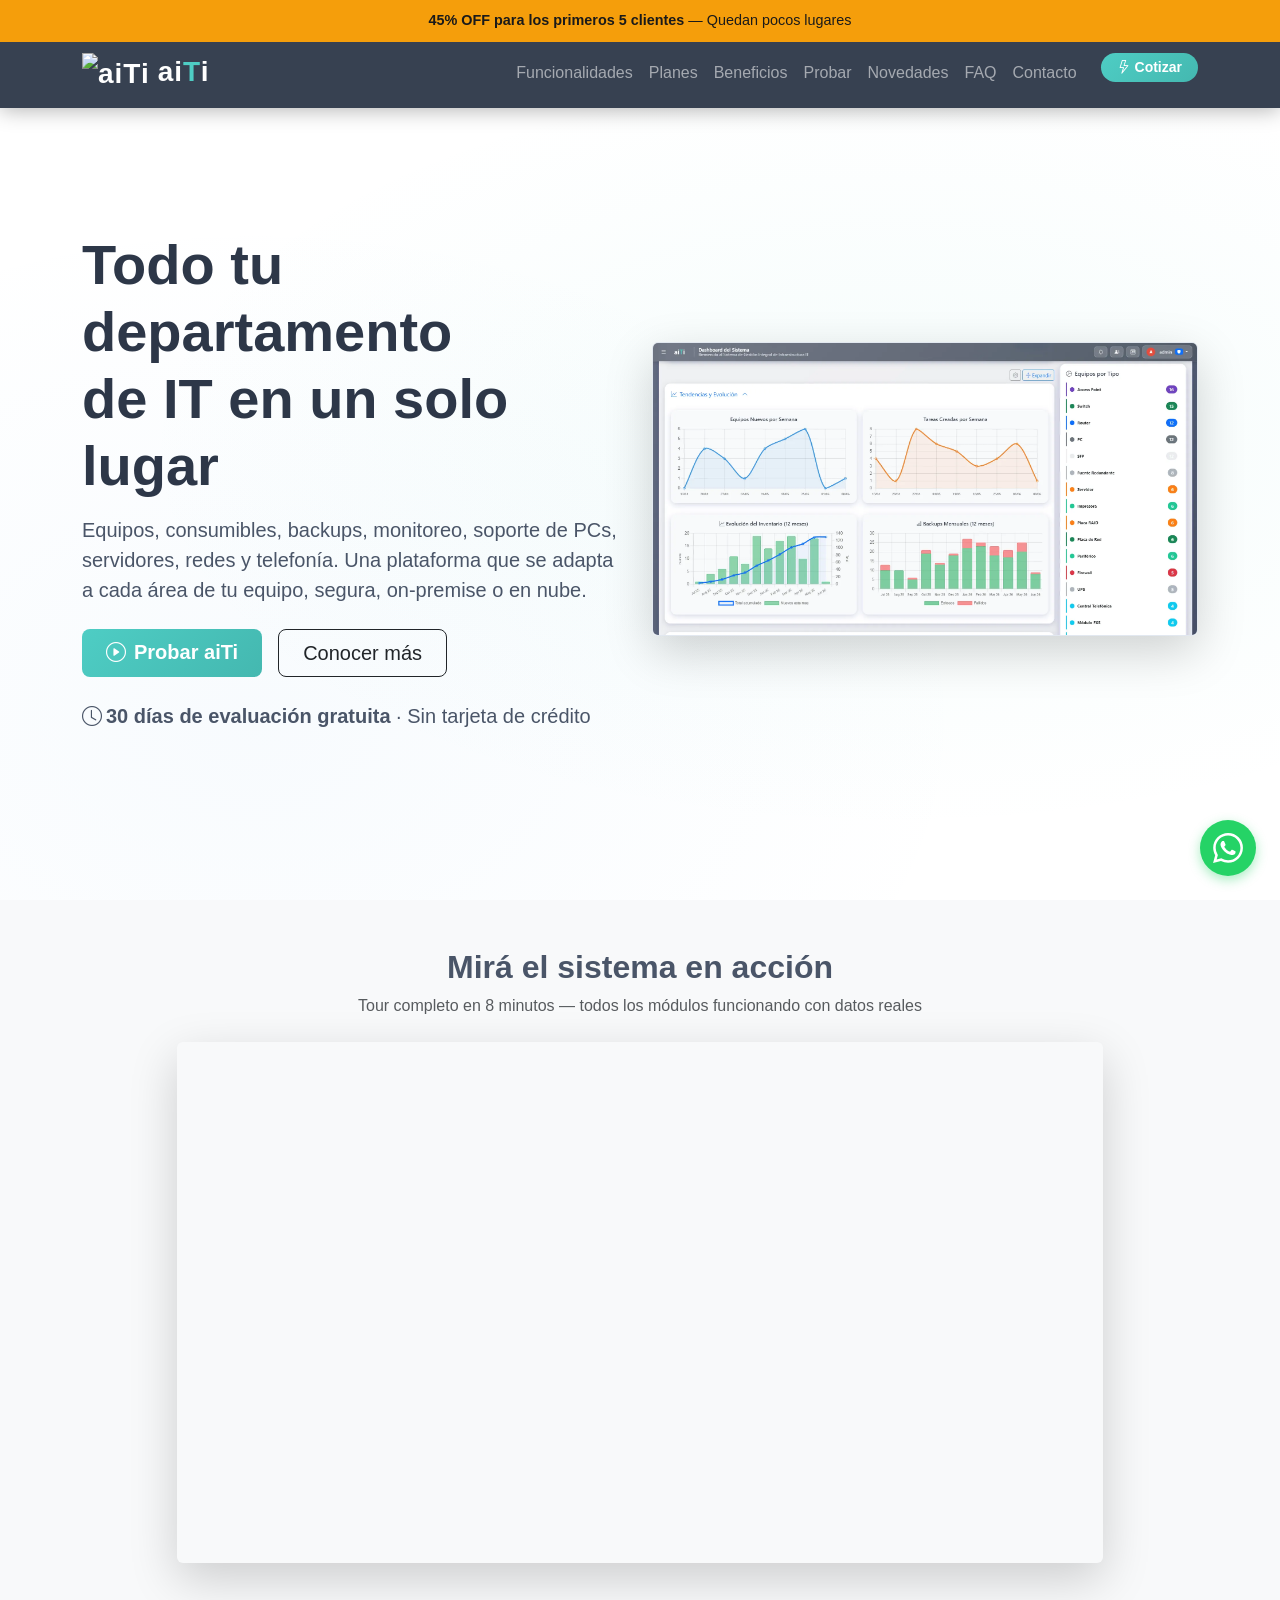
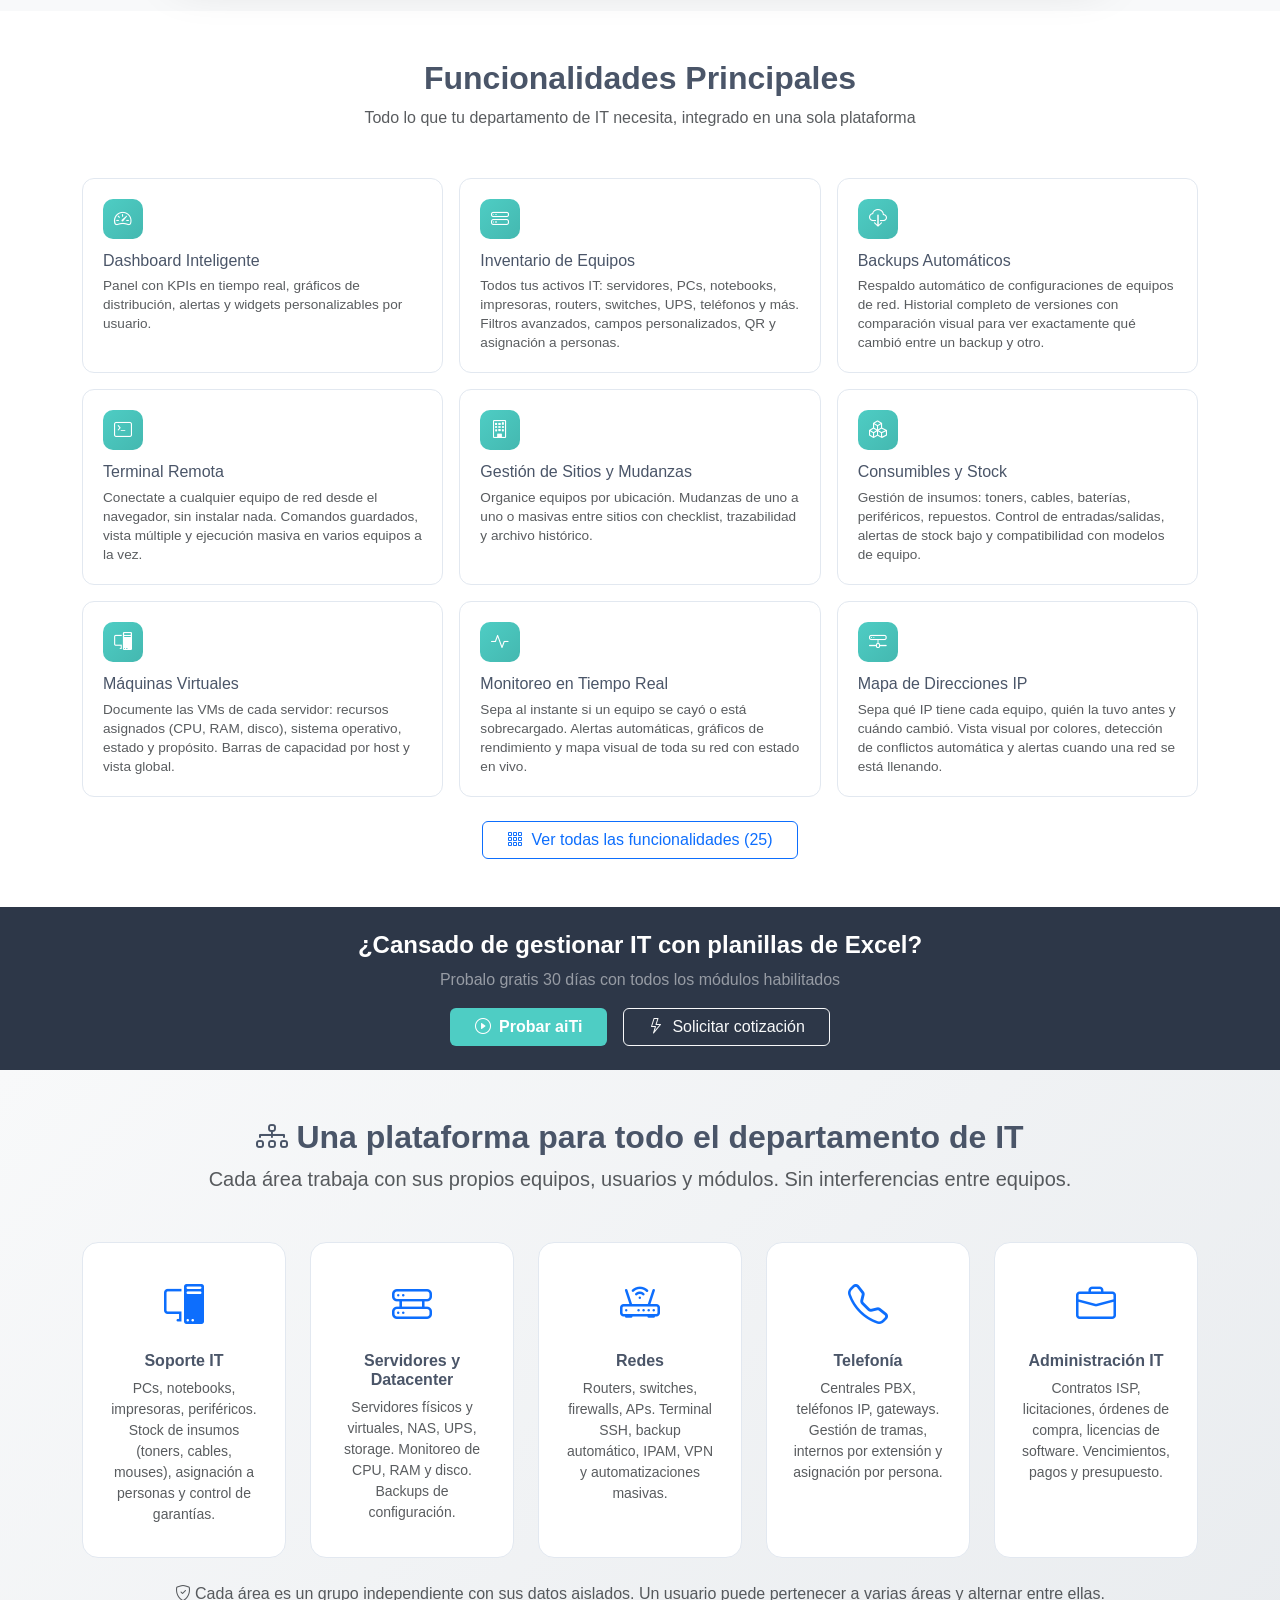
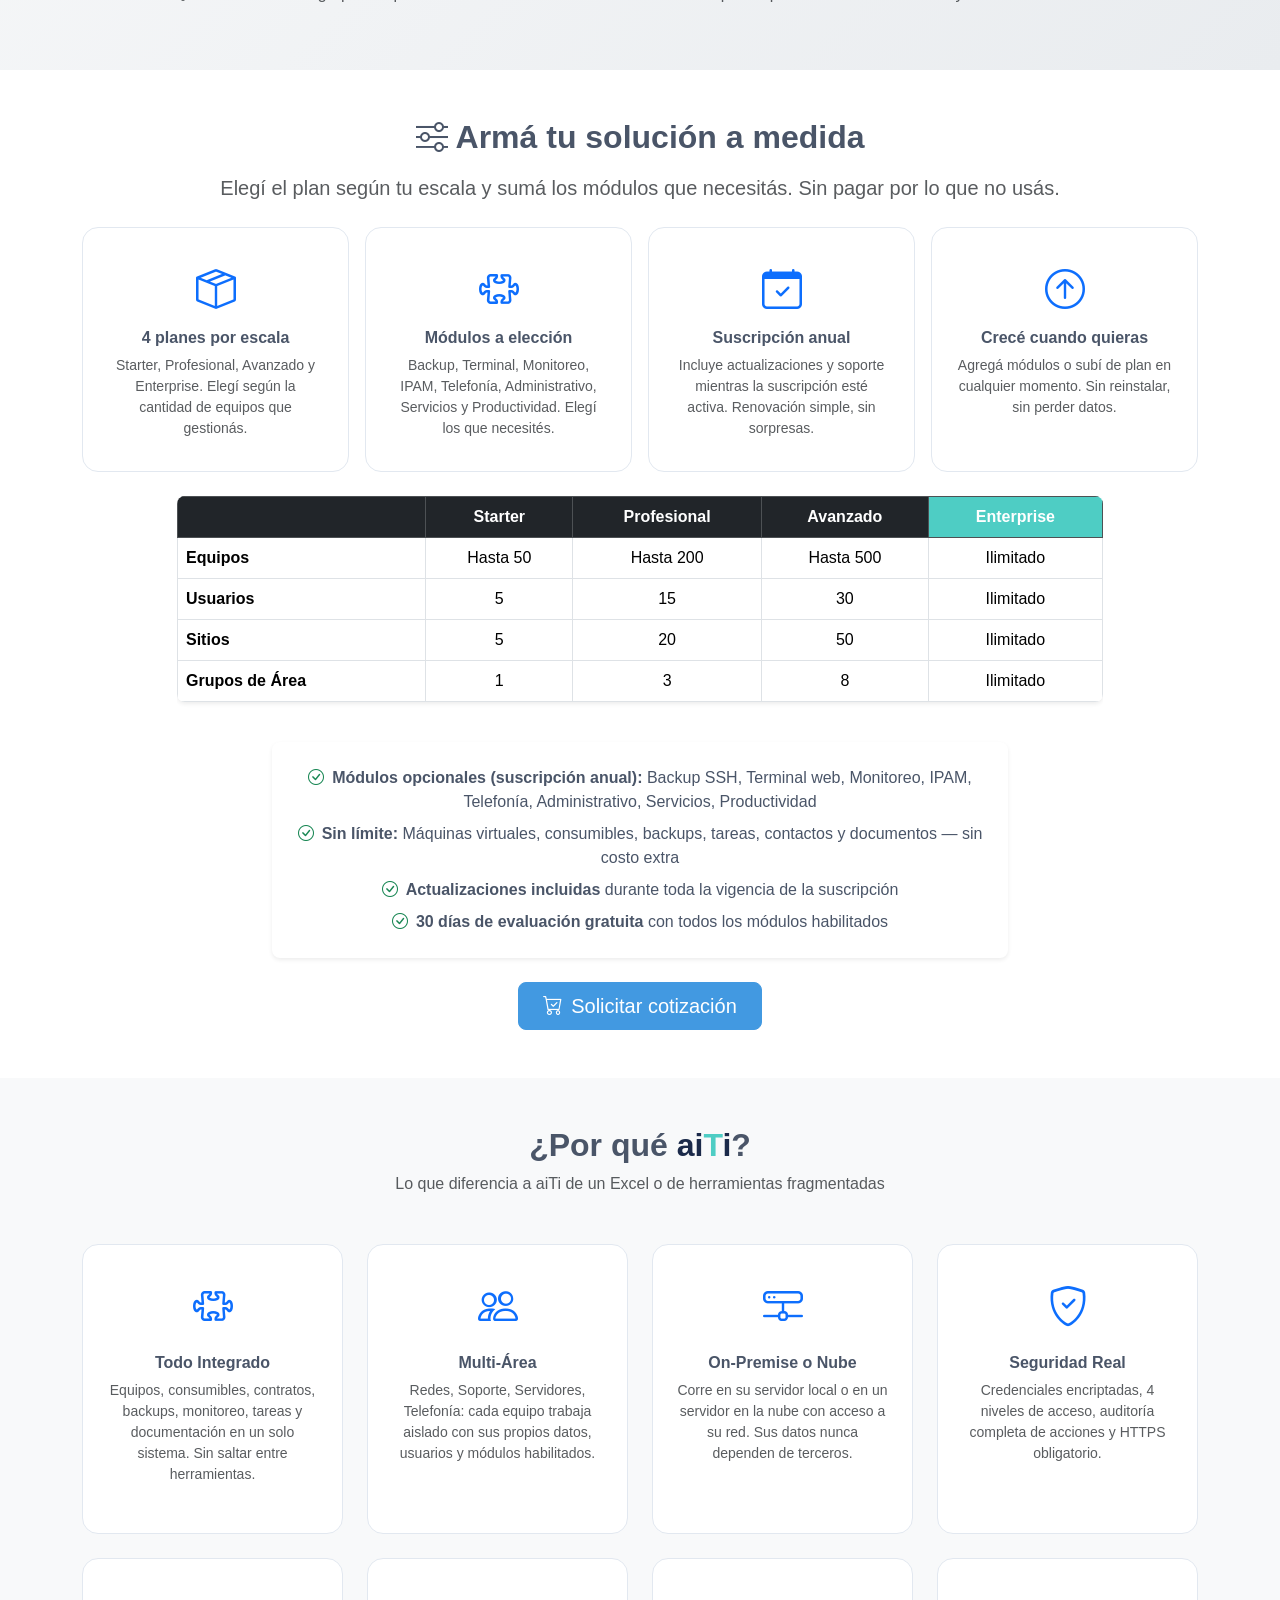
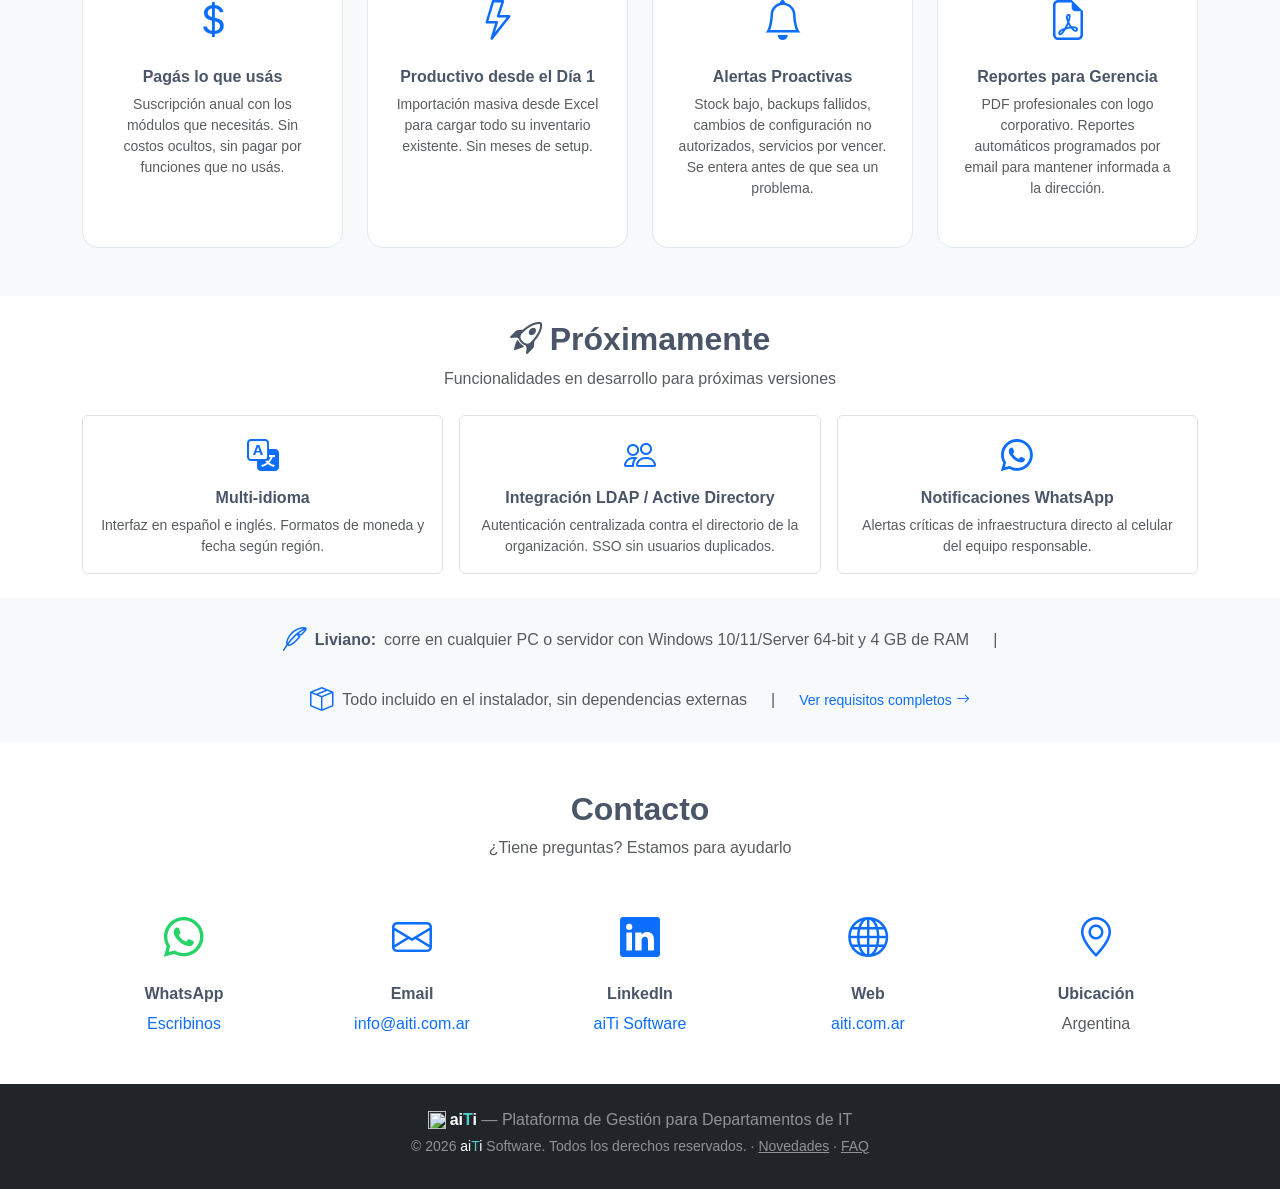
==== commit a3049aa5: "fix: actualizar tabla planes a valores definitivos (50/200/500/ilim, 5/15/30/ilim, 5/20/50/ilim, 1/3" ====
--- a/index.html
+++ b/index.html
@@ -473,23 +473,30 @@
                             <tbody>
                                 <tr>
                                     <td class="fw-bold">Equipos</td>
-                                    <td class="text-center">Hasta 75</td>
-                                    <td class="text-center">Hasta 250</td>
+                                    <td class="text-center">Hasta 50</td>
+                                    <td class="text-center">Hasta 200</td>
                                     <td class="text-center">Hasta 500</td>
                                     <td class="text-center">Ilimitado</td>
                                 </tr>
                                 <tr>
                                     <td class="fw-bold">Usuarios</td>
-                                    <td class="text-center">3</td>
                                     <td class="text-center">5</td>
-                                    <td class="text-center">10</td>
+                                    <td class="text-center">15</td>
+                                    <td class="text-center">30</td>
+                                    <td class="text-center">Ilimitado</td>
+                                </tr>
+                                <tr>
+                                    <td class="fw-bold">Sitios</td>
+                                    <td class="text-center">5</td>
+                                    <td class="text-center">20</td>
+                                    <td class="text-center">50</td>
                                     <td class="text-center">Ilimitado</td>
                                 </tr>
                                 <tr>
                                     <td class="fw-bold">Grupos de Área</td>
                                     <td class="text-center">1</td>
-                                    <td class="text-center">2</td>
-                                    <td class="text-center">5</td>
+                                    <td class="text-center">3</td>
+                                    <td class="text-center">8</td>
                                     <td class="text-center">Ilimitado</td>
                                 </tr>
                             </tbody>
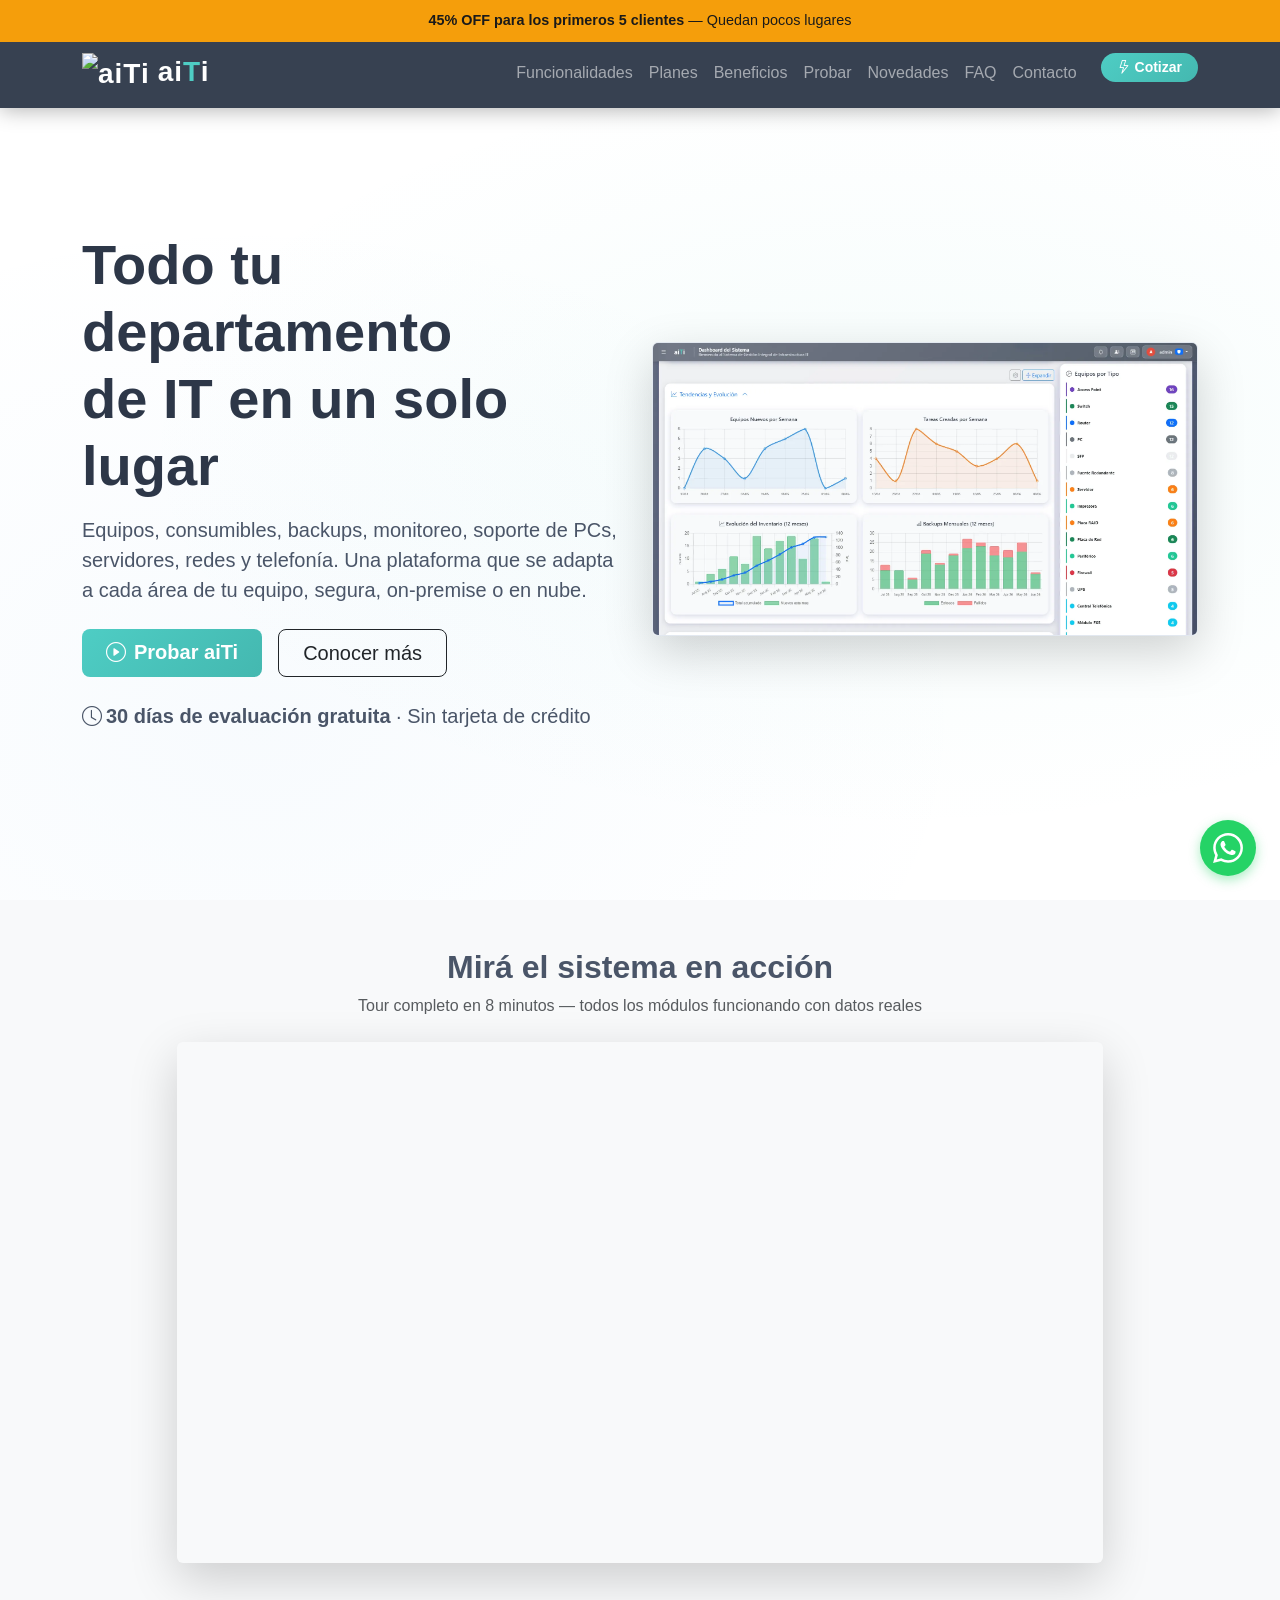
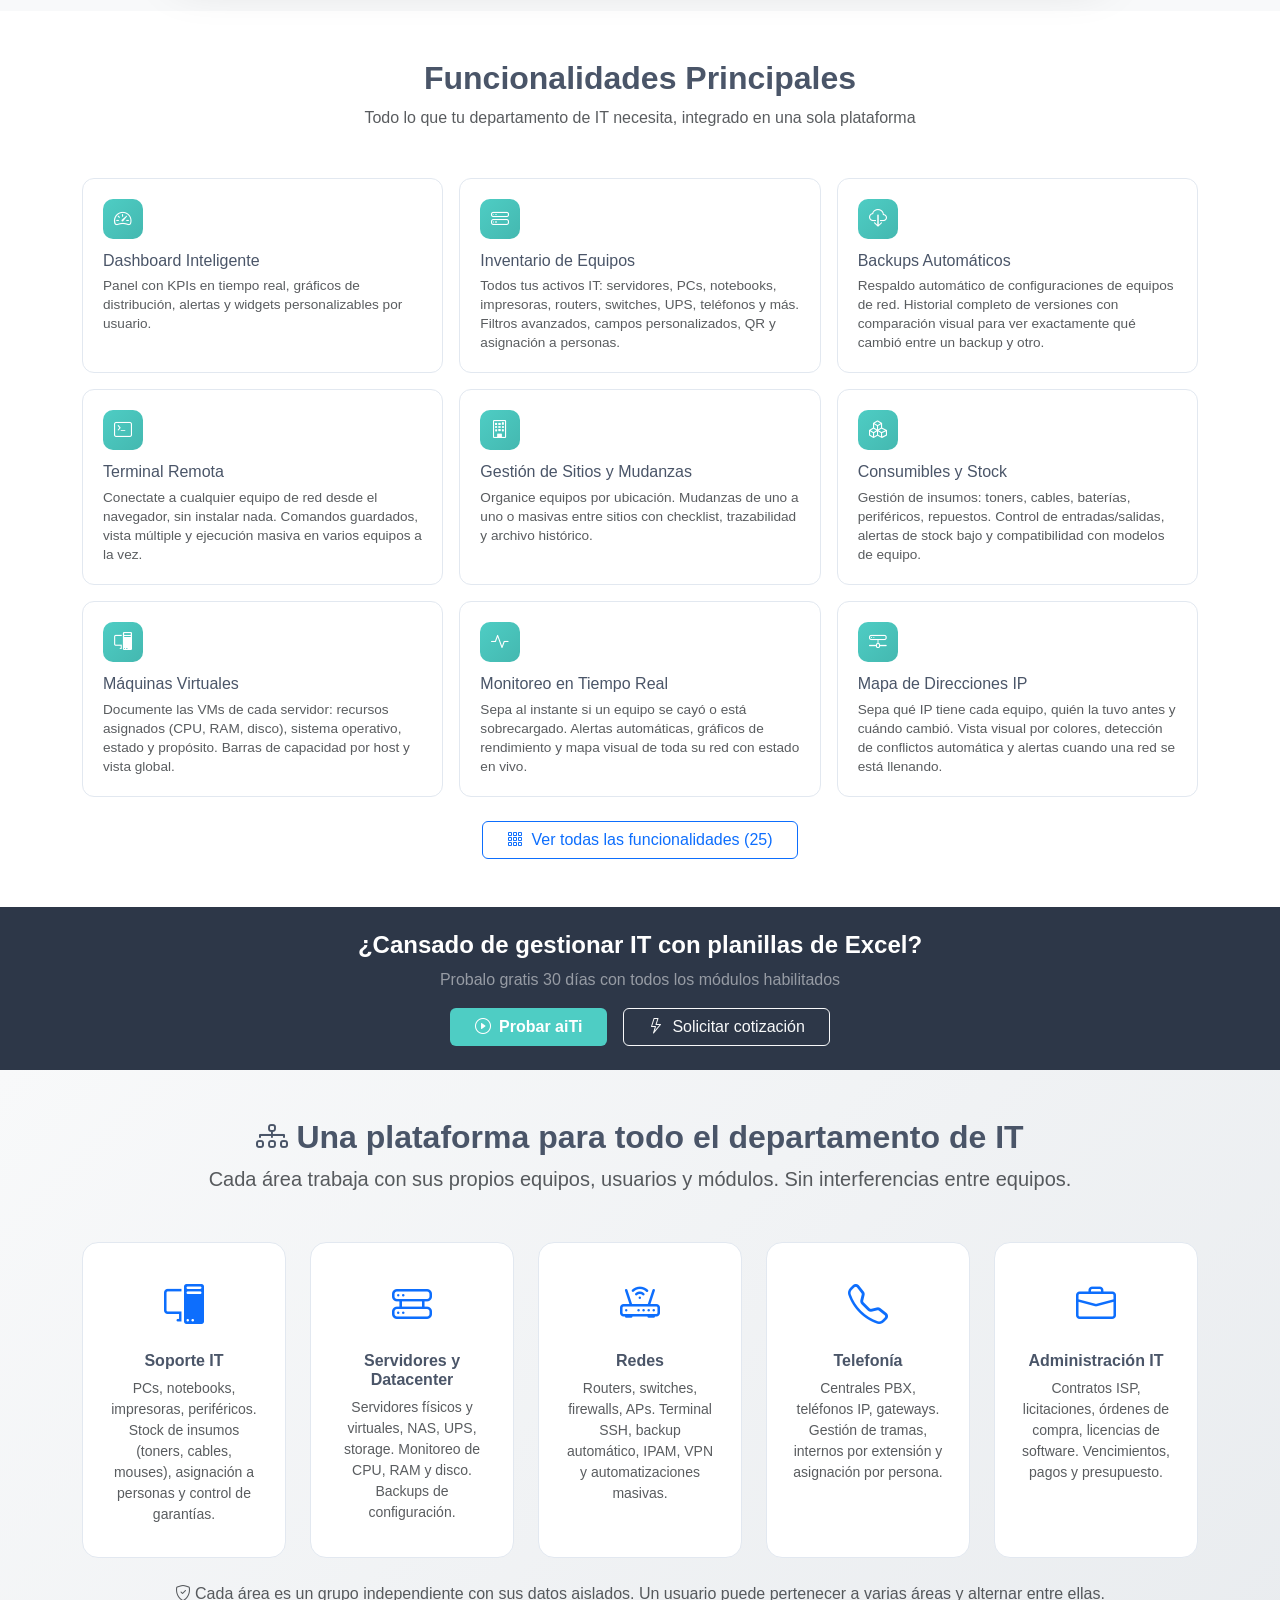
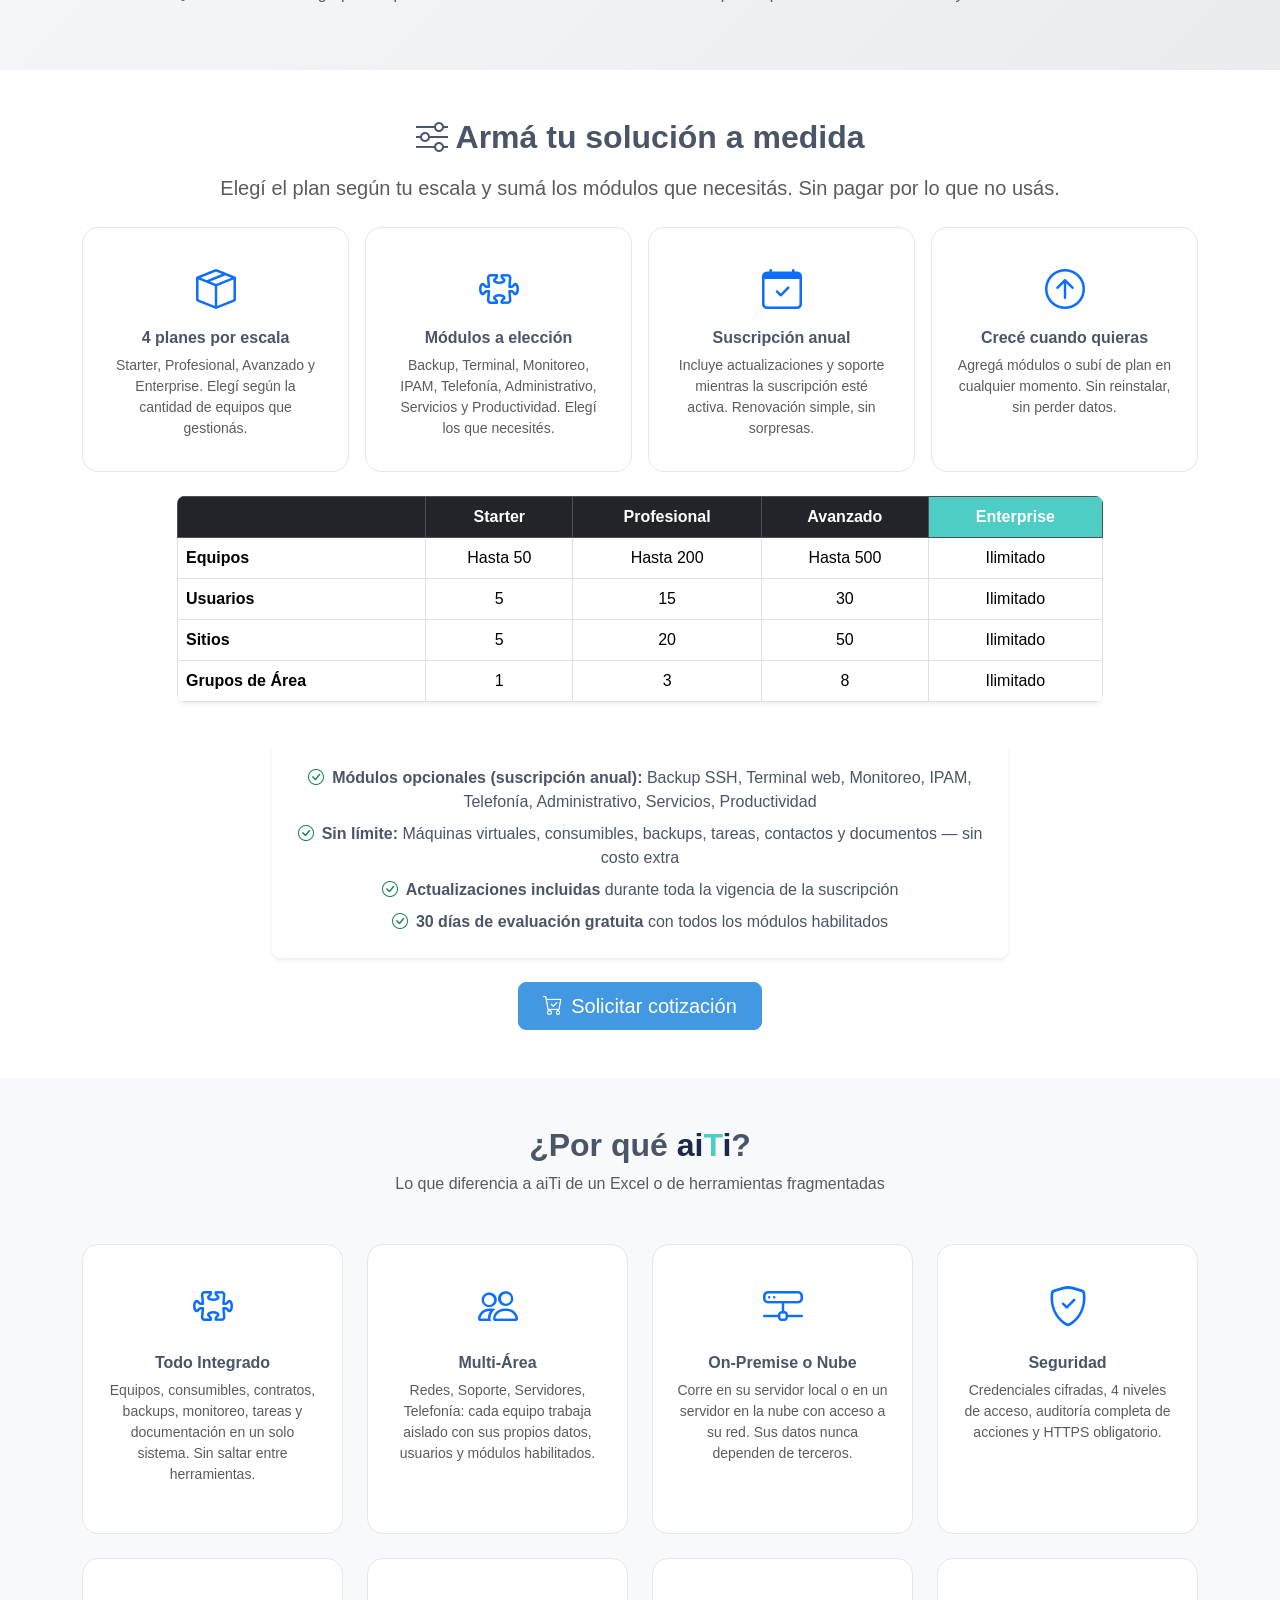
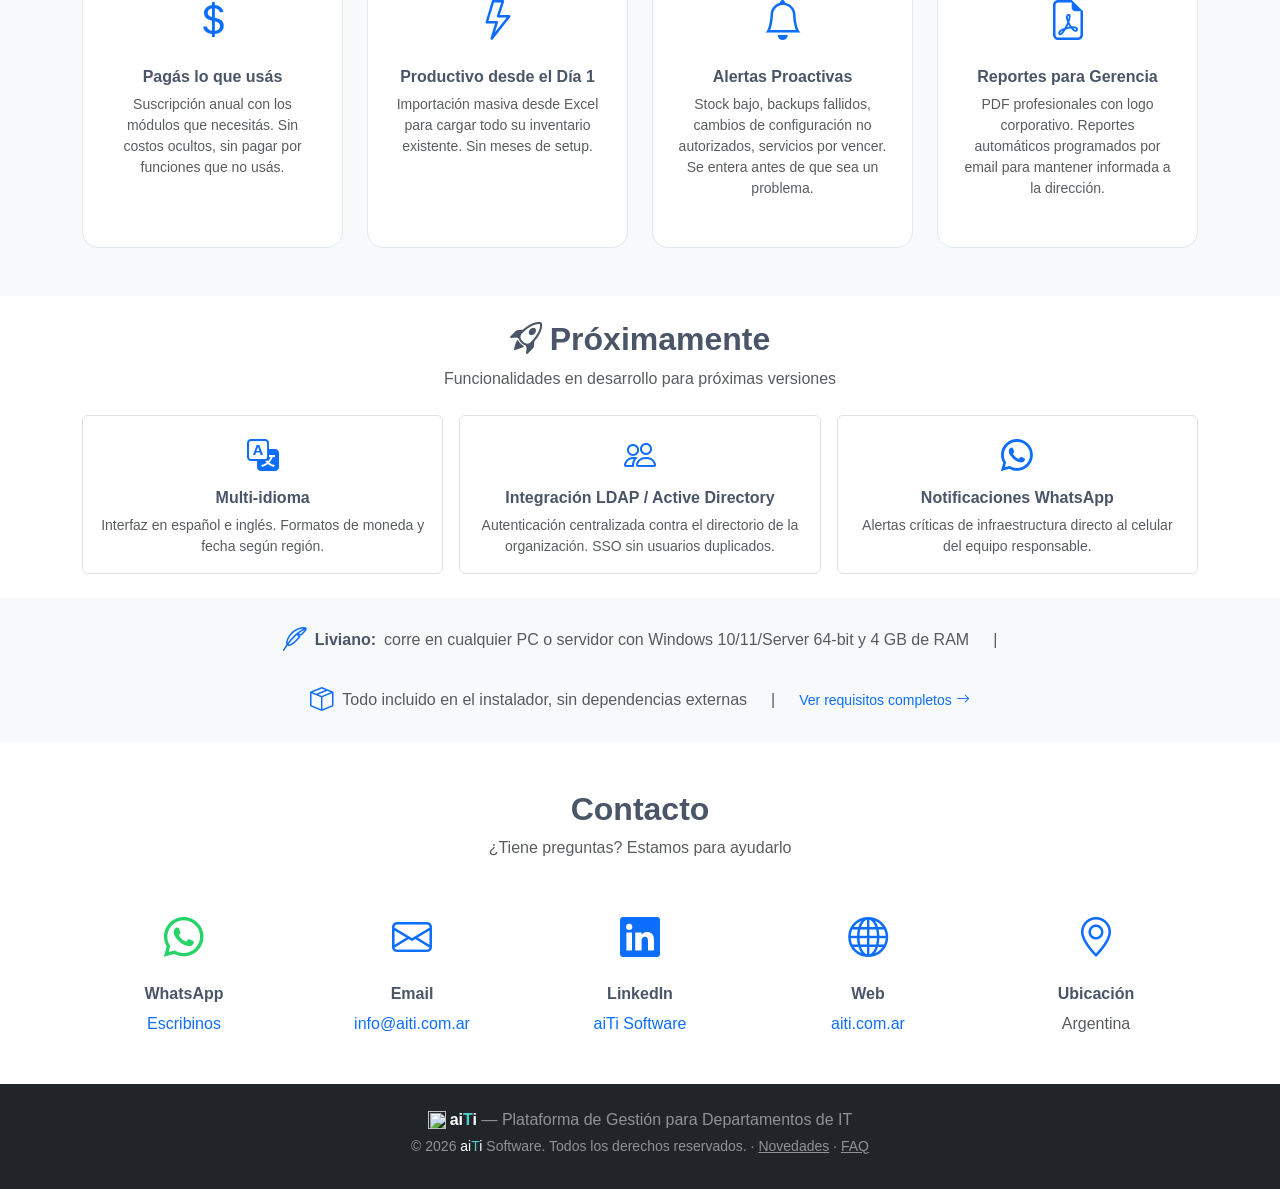
==== commit 064759e0: "web: actualizacion de contenido (index, faq, novedades, main.js)" ====
--- a/index.html
+++ b/index.html
@@ -254,7 +254,7 @@
                     <div class="feature-card" data-bs-toggle="modal" data-bs-target="#featureModal" onclick="showFeature('credenciales')" style="cursor:pointer;">
                         <div class="feature-icon"><i class="bi bi-key"></i></div>
                         <h5>Credenciales Seguras</h5>
-                        <p class="text-muted">Credenciales SSH encriptadas con herencia en cascada: Tipo → Marca → Modelo → Equipo. Sin exponer contraseñas.</p>
+                        <p class="text-muted">Credenciales SSH cifradas con herencia en cascada: Tipo → Marca → Modelo → Equipo. Sin exponer contraseñas.</p>
                         
                     </div>
                 </div>
@@ -553,8 +553,8 @@
                 <div class="col-md-6 col-lg-3">
                     <div class="benefit-card text-center">
                         <i class="bi bi-shield-check fs-1 text-primary mb-3 d-block"></i>
-                        <h6 class="fw-bold">Seguridad Real</h6>
-                        <p class="text-muted small">Credenciales encriptadas, 4 niveles de acceso, auditoría completa de acciones y HTTPS obligatorio.</p>
+                        <h6 class="fw-bold">Seguridad</h6>
+                        <p class="text-muted small">Credenciales cifradas, 4 niveles de acceso, auditoría completa de acciones y HTTPS obligatorio.</p>
                     </div>
                 </div>
                 <div class="col-md-6 col-lg-3">
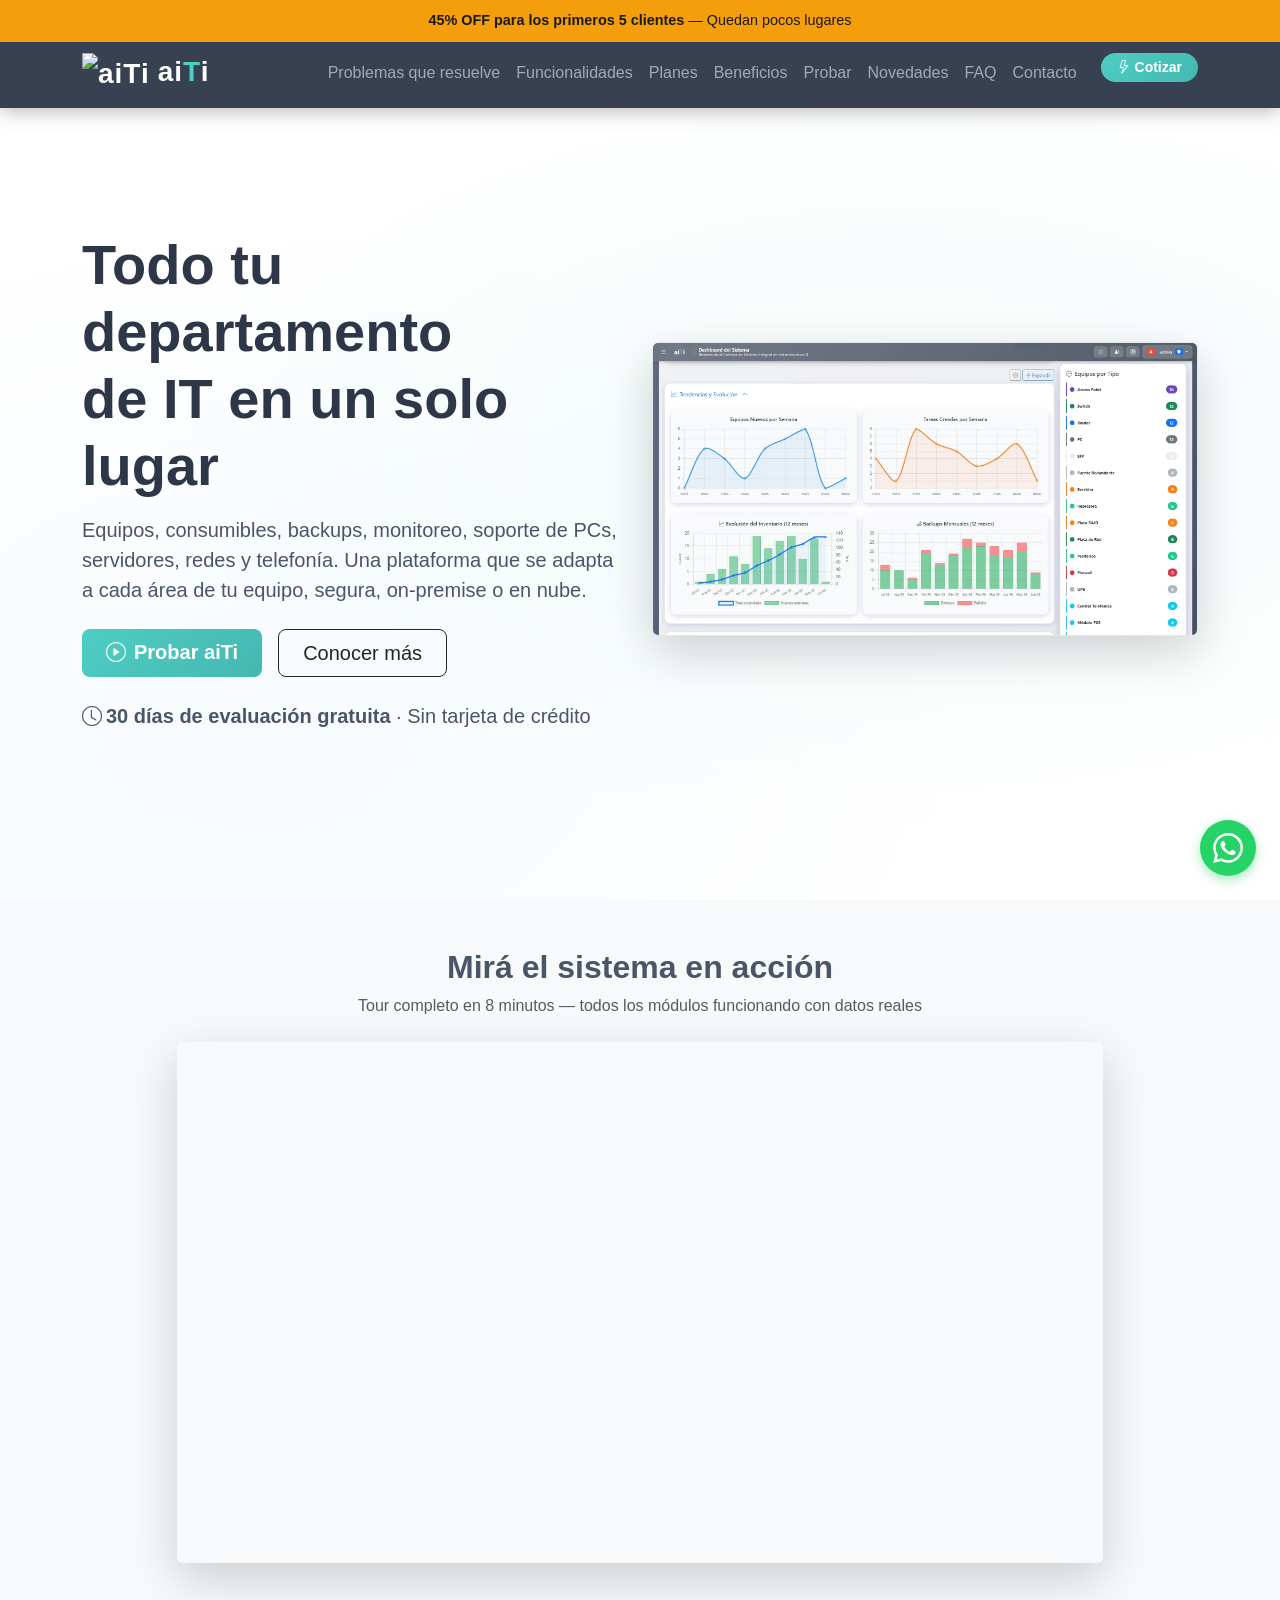
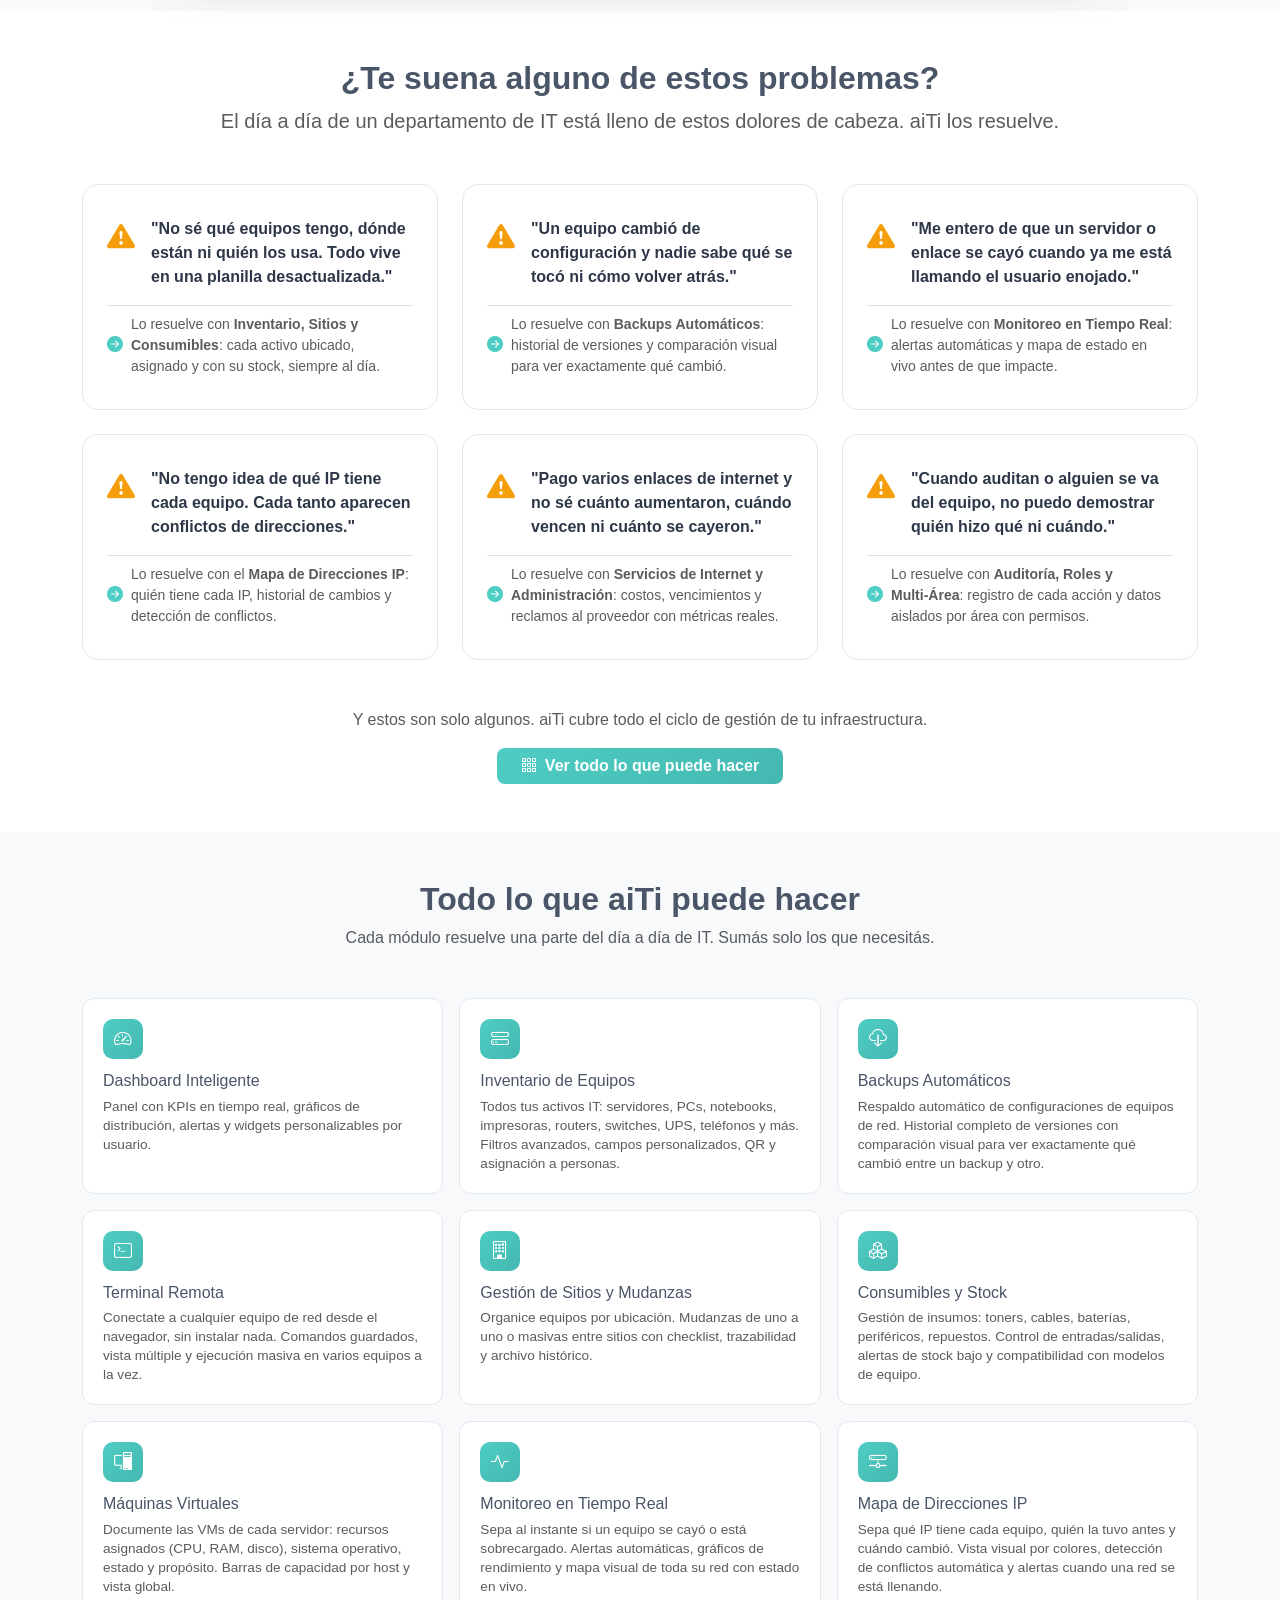
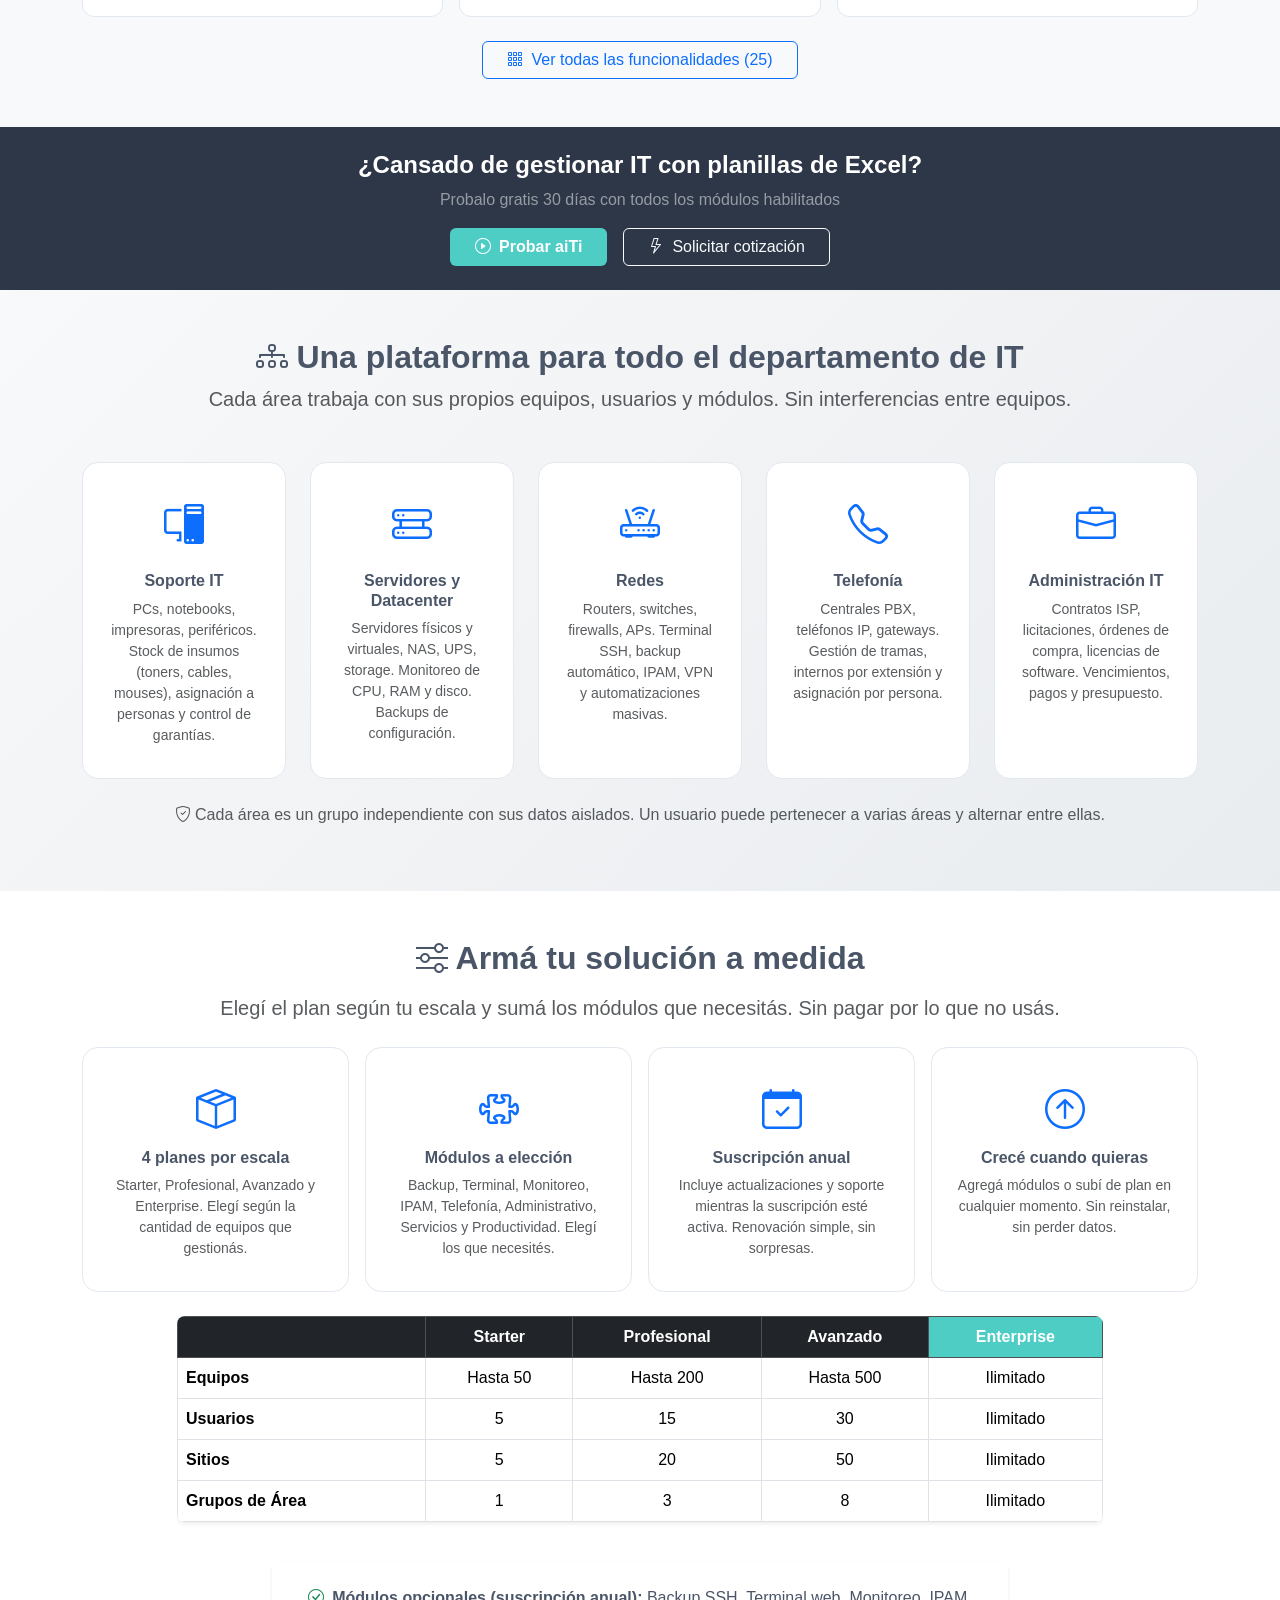
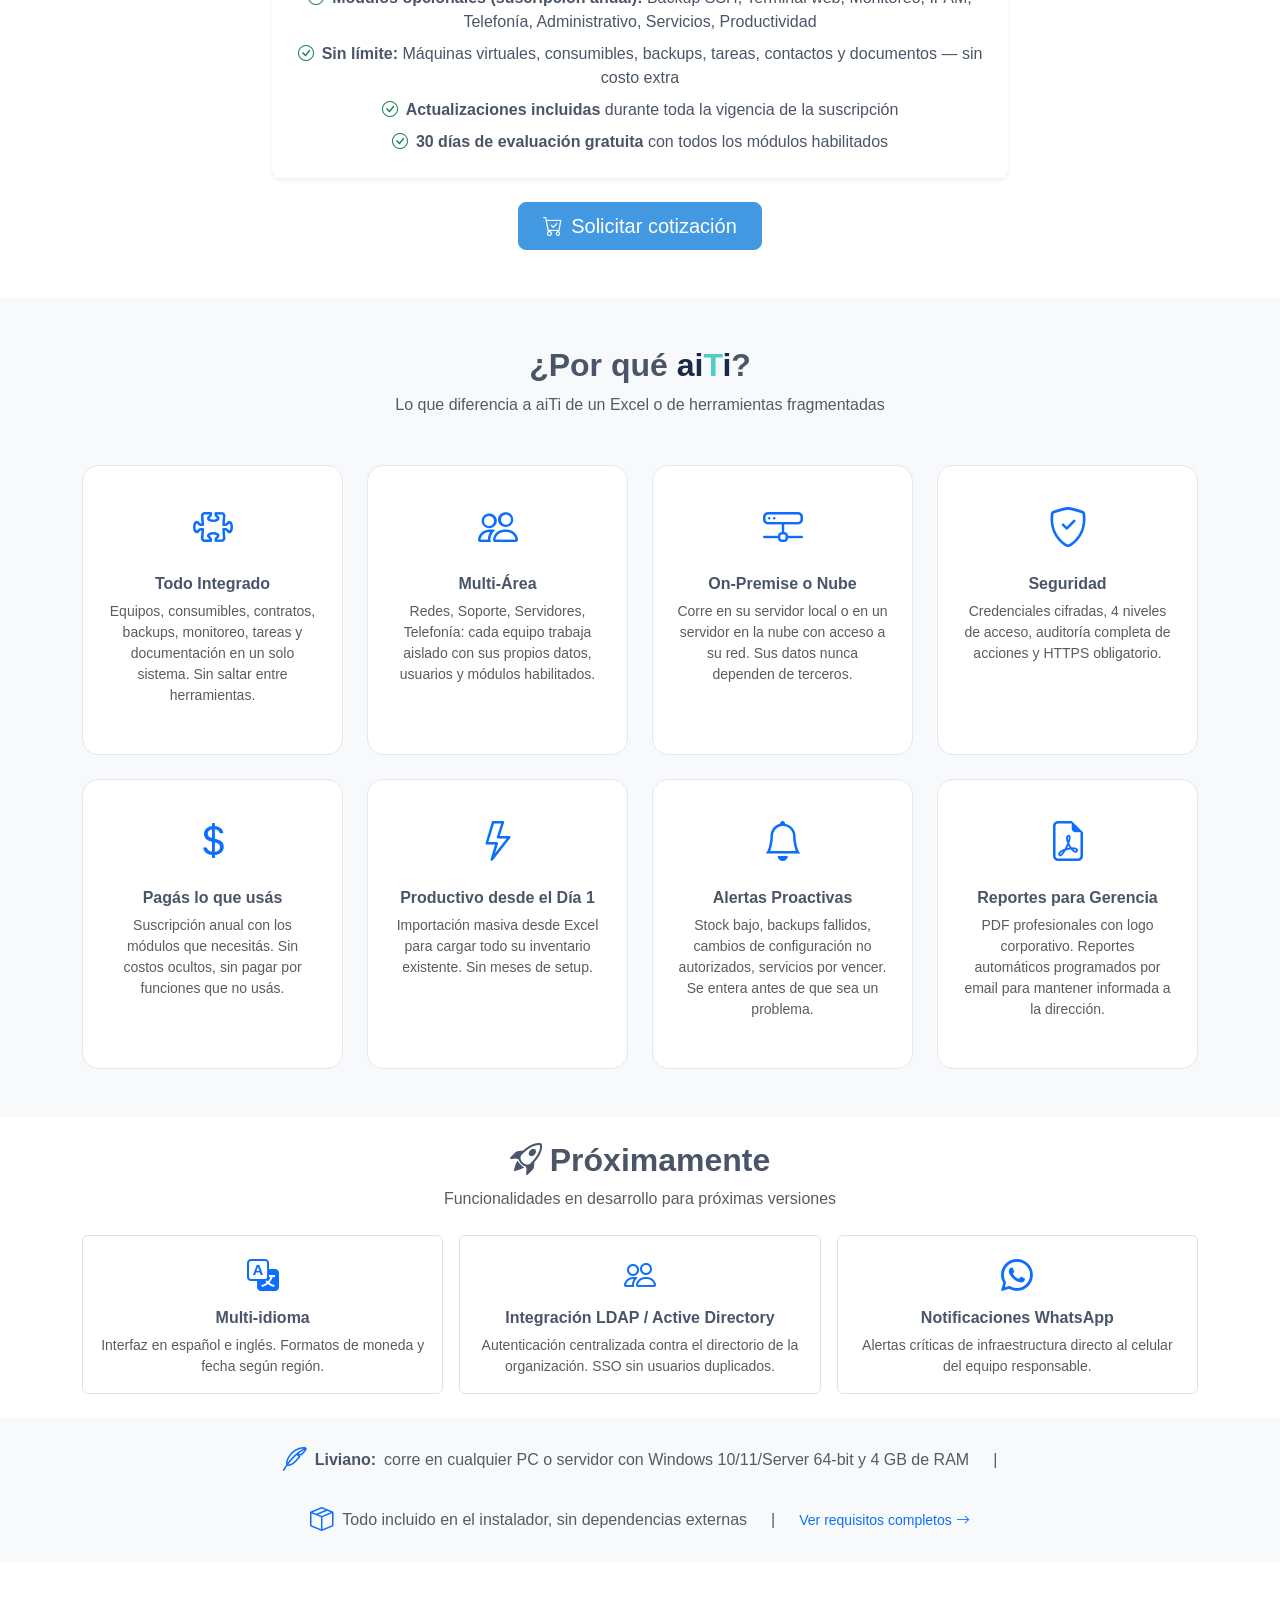
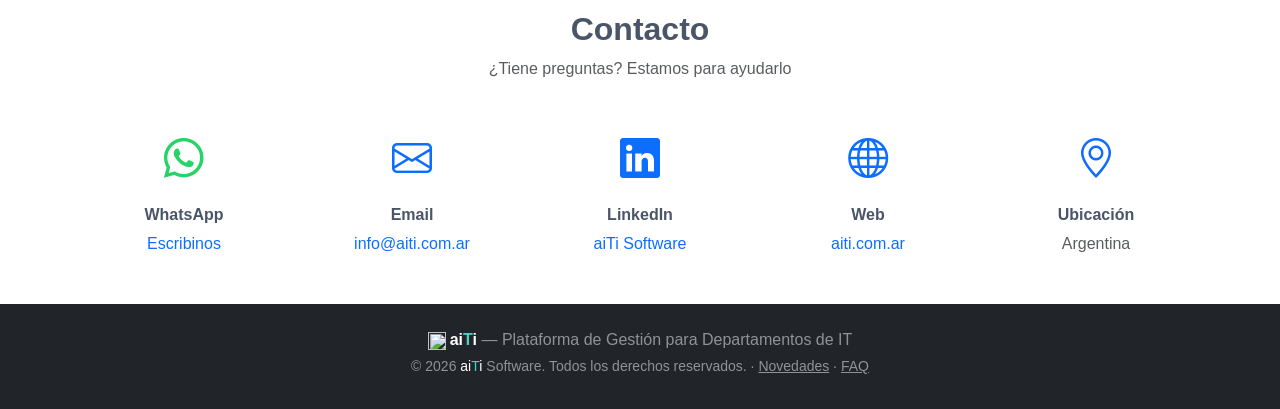
==== commit 45ffc375: "Agregar seccion 'Problemas que resuelve' con enfoque problema-solucion" ====
--- a/index.html
+++ b/index.html
@@ -56,6 +56,7 @@
             </button>
             <div class="collapse navbar-collapse" id="navbarNav">
                 <ul class="navbar-nav ms-auto">
+                    <li class="nav-item"><a class="nav-link" href="#problemas">Problemas que resuelve</a></li>
                     <li class="nav-item"><a class="nav-link" href="#funcionalidades">Funcionalidades</a></li>
                     <li class="nav-item"><a class="nav-link" href="#planes">Planes</a></li>
                     <li class="nav-item"><a class="nav-link" href="#beneficios">Beneficios</a></li>
@@ -118,12 +119,102 @@
         </div>
     </section>
 
+    <!-- Problemas que resuelve -->
+    <section class="py-5" id="problemas">
+        <div class="container">
+            <div class="text-center mb-5">
+                <h2 class="fw-bold">¿Te suena alguno de estos problemas?</h2>
+                <p class="text-muted fs-5">El día a día de un departamento de IT está lleno de estos dolores de cabeza. aiTi los resuelve.</p>
+            </div>
+            <div class="row g-4">
+                <div class="col-md-6 col-lg-4">
+                    <div class="benefit-card h-100 text-start">
+                        <div class="d-flex align-items-start mb-2">
+                            <i class="bi bi-exclamation-triangle-fill fs-3 me-3" style="color: #f59e0b;"></i>
+                            <p class="fw-semibold mb-0" style="color: var(--navy, #2d3748);">"No sé qué equipos tengo, dónde están ni quién los usa. Todo vive en una planilla desactualizada."</p>
+                        </div>
+                        <div class="d-flex align-items-center mt-3 pt-2 border-top">
+                            <i class="bi bi-arrow-right-circle-fill me-2" style="color: #4ECDC4;"></i>
+                            <span class="small text-muted">Lo resuelve con <strong>Inventario, Sitios y Consumibles</strong>: cada activo ubicado, asignado y con su stock, siempre al día.</span>
+                        </div>
+                    </div>
+                </div>
+                <div class="col-md-6 col-lg-4">
+                    <div class="benefit-card h-100 text-start">
+                        <div class="d-flex align-items-start mb-2">
+                            <i class="bi bi-exclamation-triangle-fill fs-3 me-3" style="color: #f59e0b;"></i>
+                            <p class="fw-semibold mb-0" style="color: var(--navy, #2d3748);">"Un equipo cambió de configuración y nadie sabe qué se tocó ni cómo volver atrás."</p>
+                        </div>
+                        <div class="d-flex align-items-center mt-3 pt-2 border-top">
+                            <i class="bi bi-arrow-right-circle-fill me-2" style="color: #4ECDC4;"></i>
+                            <span class="small text-muted">Lo resuelve con <strong>Backups Automáticos</strong>: historial de versiones y comparación visual para ver exactamente qué cambió.</span>
+                        </div>
+                    </div>
+                </div>
+                <div class="col-md-6 col-lg-4">
+                    <div class="benefit-card h-100 text-start">
+                        <div class="d-flex align-items-start mb-2">
+                            <i class="bi bi-exclamation-triangle-fill fs-3 me-3" style="color: #f59e0b;"></i>
+                            <p class="fw-semibold mb-0" style="color: var(--navy, #2d3748);">"Me entero de que un servidor o enlace se cayó cuando ya me está llamando el usuario enojado."</p>
+                        </div>
+                        <div class="d-flex align-items-center mt-3 pt-2 border-top">
+                            <i class="bi bi-arrow-right-circle-fill me-2" style="color: #4ECDC4;"></i>
+                            <span class="small text-muted">Lo resuelve con <strong>Monitoreo en Tiempo Real</strong>: alertas automáticas y mapa de estado en vivo antes de que impacte.</span>
+                        </div>
+                    </div>
+                </div>
+                <div class="col-md-6 col-lg-4">
+                    <div class="benefit-card h-100 text-start">
+                        <div class="d-flex align-items-start mb-2">
+                            <i class="bi bi-exclamation-triangle-fill fs-3 me-3" style="color: #f59e0b;"></i>
+                            <p class="fw-semibold mb-0" style="color: var(--navy, #2d3748);">"No tengo idea de qué IP tiene cada equipo. Cada tanto aparecen conflictos de direcciones."</p>
+                        </div>
+                        <div class="d-flex align-items-center mt-3 pt-2 border-top">
+                            <i class="bi bi-arrow-right-circle-fill me-2" style="color: #4ECDC4;"></i>
+                            <span class="small text-muted">Lo resuelve con el <strong>Mapa de Direcciones IP</strong>: quién tiene cada IP, historial de cambios y detección de conflictos.</span>
+                        </div>
+                    </div>
+                </div>
+                <div class="col-md-6 col-lg-4">
+                    <div class="benefit-card h-100 text-start">
+                        <div class="d-flex align-items-start mb-2">
+                            <i class="bi bi-exclamation-triangle-fill fs-3 me-3" style="color: #f59e0b;"></i>
+                            <p class="fw-semibold mb-0" style="color: var(--navy, #2d3748);">"Pago varios enlaces de internet y no sé cuánto aumentaron, cuándo vencen ni cuánto se cayeron."</p>
+                        </div>
+                        <div class="d-flex align-items-center mt-3 pt-2 border-top">
+                            <i class="bi bi-arrow-right-circle-fill me-2" style="color: #4ECDC4;"></i>
+                            <span class="small text-muted">Lo resuelve con <strong>Servicios de Internet y Administración</strong>: costos, vencimientos y reclamos al proveedor con métricas reales.</span>
+                        </div>
+                    </div>
+                </div>
+                <div class="col-md-6 col-lg-4">
+                    <div class="benefit-card h-100 text-start">
+                        <div class="d-flex align-items-start mb-2">
+                            <i class="bi bi-exclamation-triangle-fill fs-3 me-3" style="color: #f59e0b;"></i>
+                            <p class="fw-semibold mb-0" style="color: var(--navy, #2d3748);">"Cuando auditan o alguien se va del equipo, no puedo demostrar quién hizo qué ni cuándo."</p>
+                        </div>
+                        <div class="d-flex align-items-center mt-3 pt-2 border-top">
+                            <i class="bi bi-arrow-right-circle-fill me-2" style="color: #4ECDC4;"></i>
+                            <span class="small text-muted">Lo resuelve con <strong>Auditoría, Roles y Multi-Área</strong>: registro de cada acción y datos aislados por área con permisos.</span>
+                        </div>
+                    </div>
+                </div>
+            </div>
+            <div class="text-center mt-5">
+                <p class="text-muted mb-3">Y estos son solo algunos. aiTi cubre todo el ciclo de gestión de tu infraestructura.</p>
+                <a href="#funcionalidades" class="btn px-4" style="background: linear-gradient(135deg, #4ECDC4, #44b8b0); color: #fff; border: none; border-radius: 8px; font-weight: 600;">
+                    <i class="bi bi-grid-3x3-gap me-2"></i>Ver todo lo que puede hacer
+                </a>
+            </div>
+        </div>
+    </section>
+
     <!-- Funcionalidades -->
-    <section class="py-5" id="funcionalidades">
+    <section class="py-5 bg-light" id="funcionalidades">
         <div class="container">
             <div class="text-center mb-5">
-                <h2 class="fw-bold">Funcionalidades Principales</h2>
-                <p class="text-muted">Todo lo que tu departamento de IT necesita, integrado en una sola plataforma</p>
+                <h2 class="fw-bold">Todo lo que aiTi puede hacer</h2>
+                <p class="text-muted">Cada módulo resuelve una parte del día a día de IT. Sumás solo los que necesitás.</p>
             </div>
             <div class="row g-3">
                 <div class="col-md-6 col-lg-4">
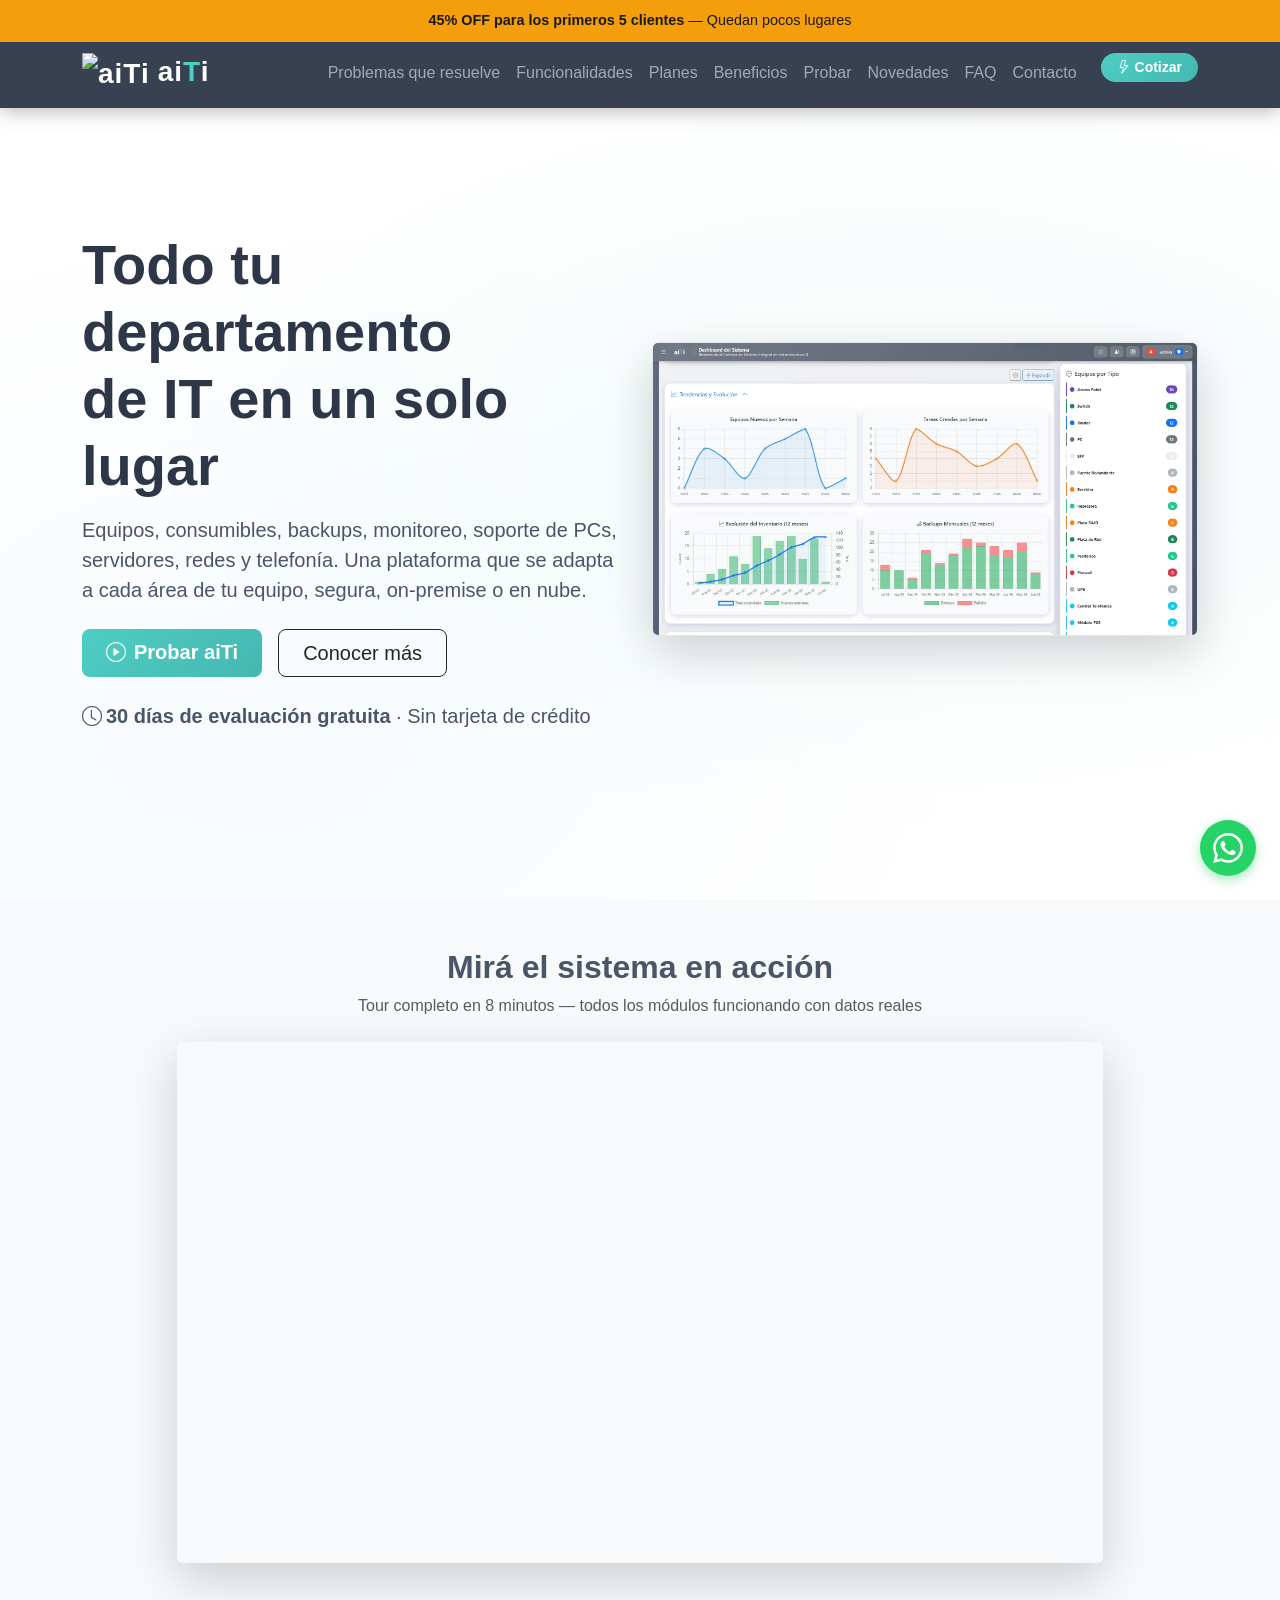
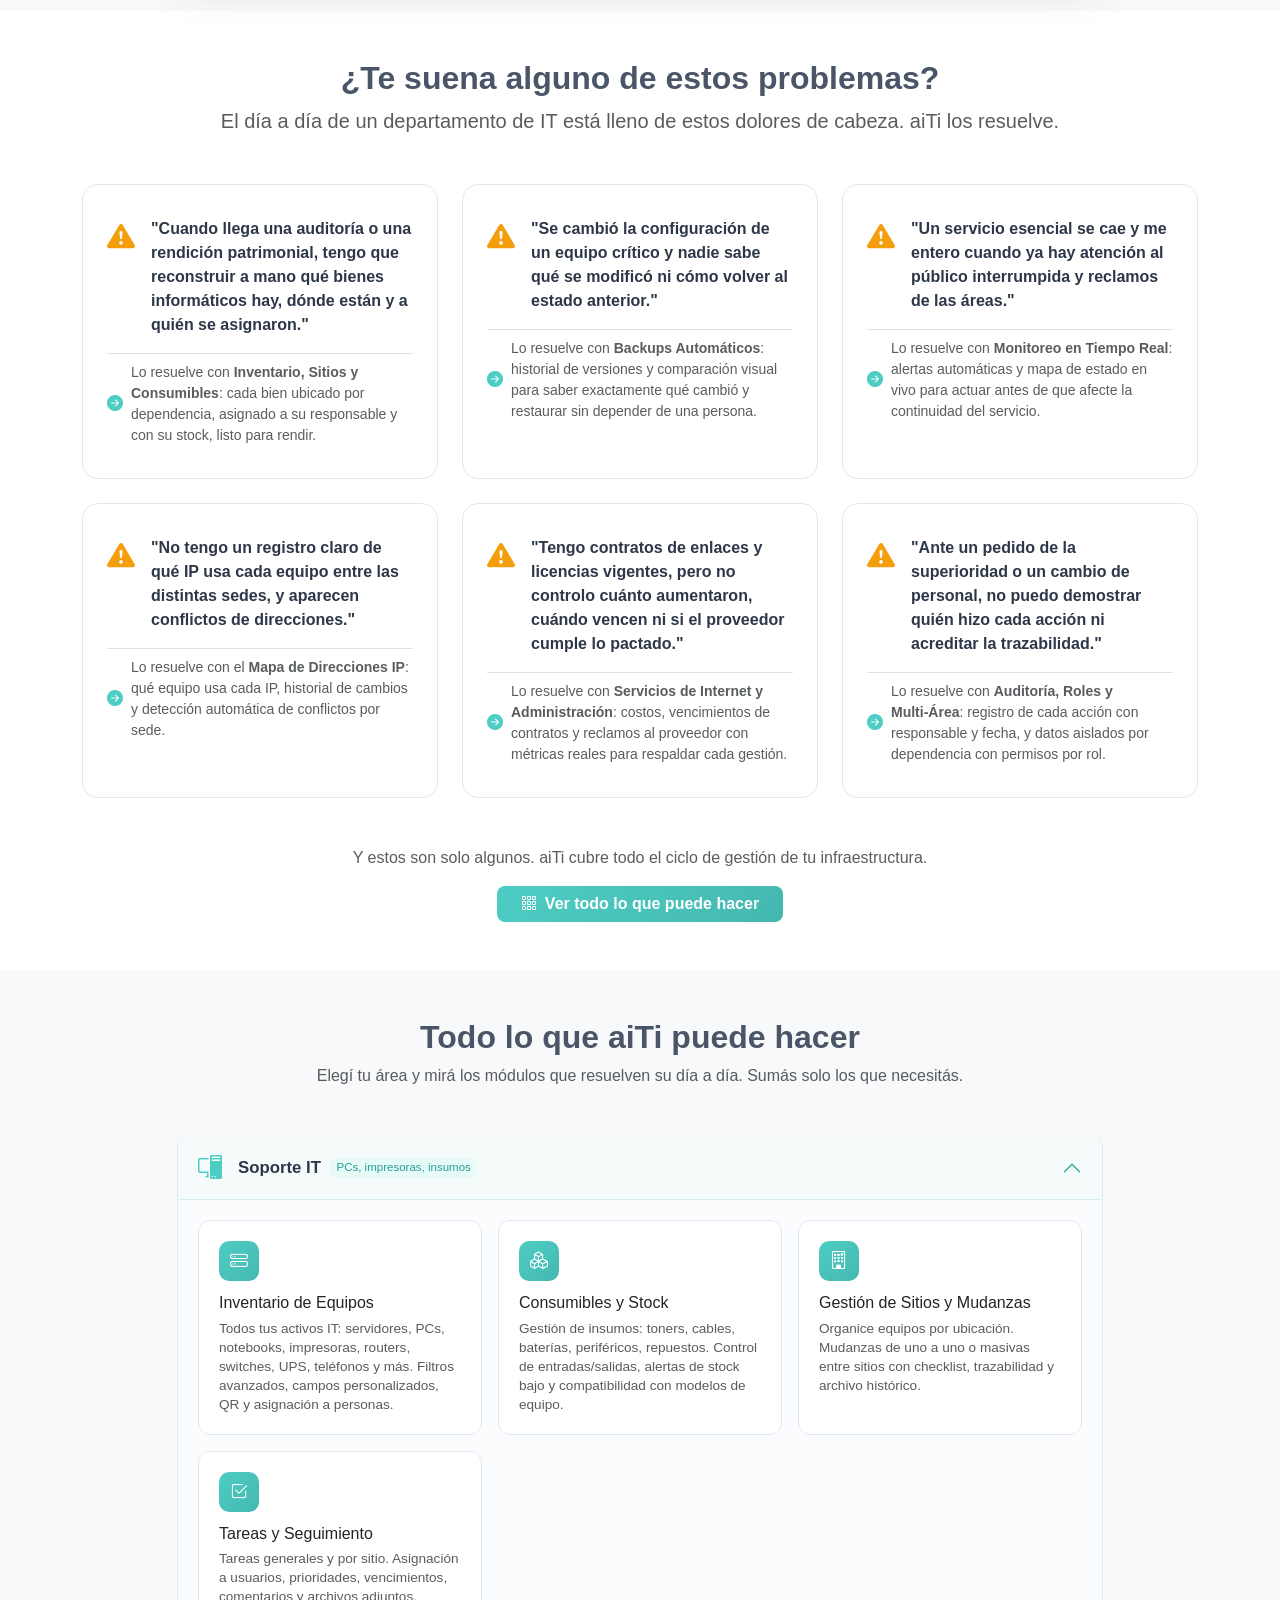
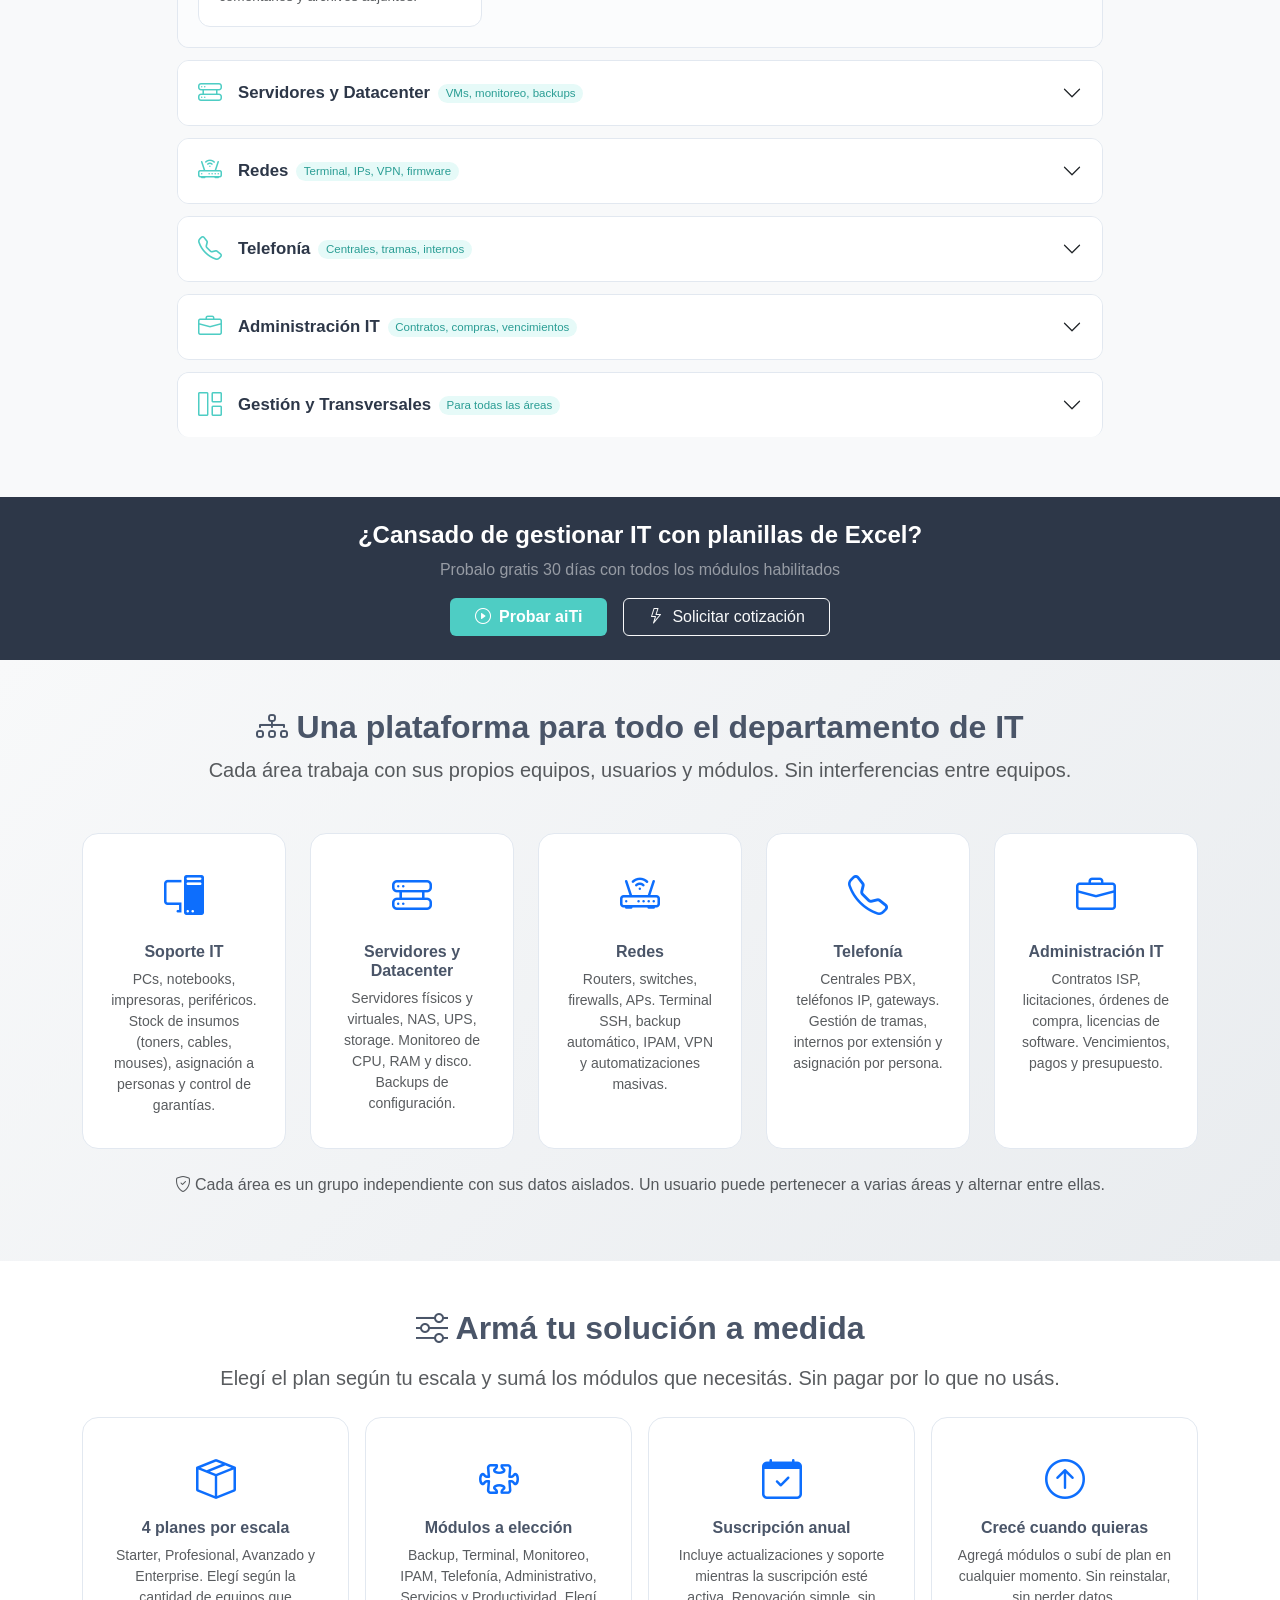
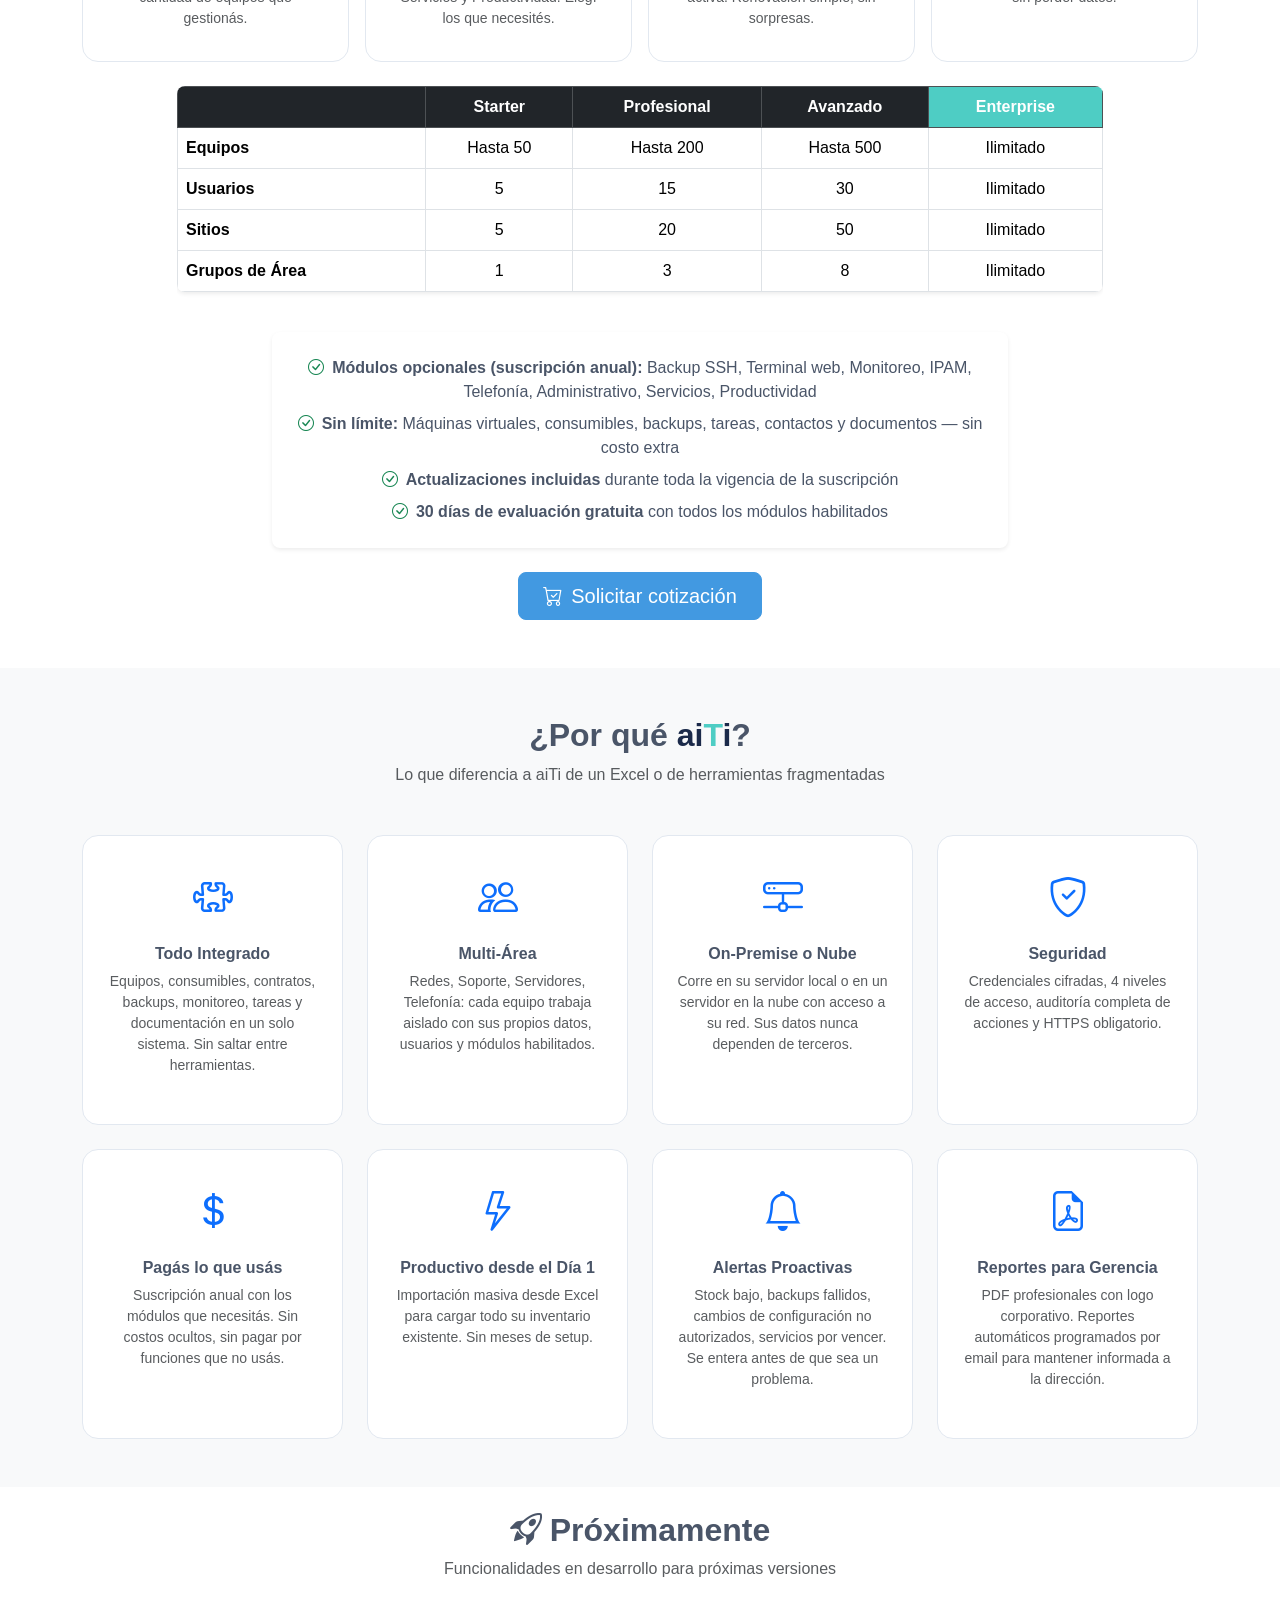
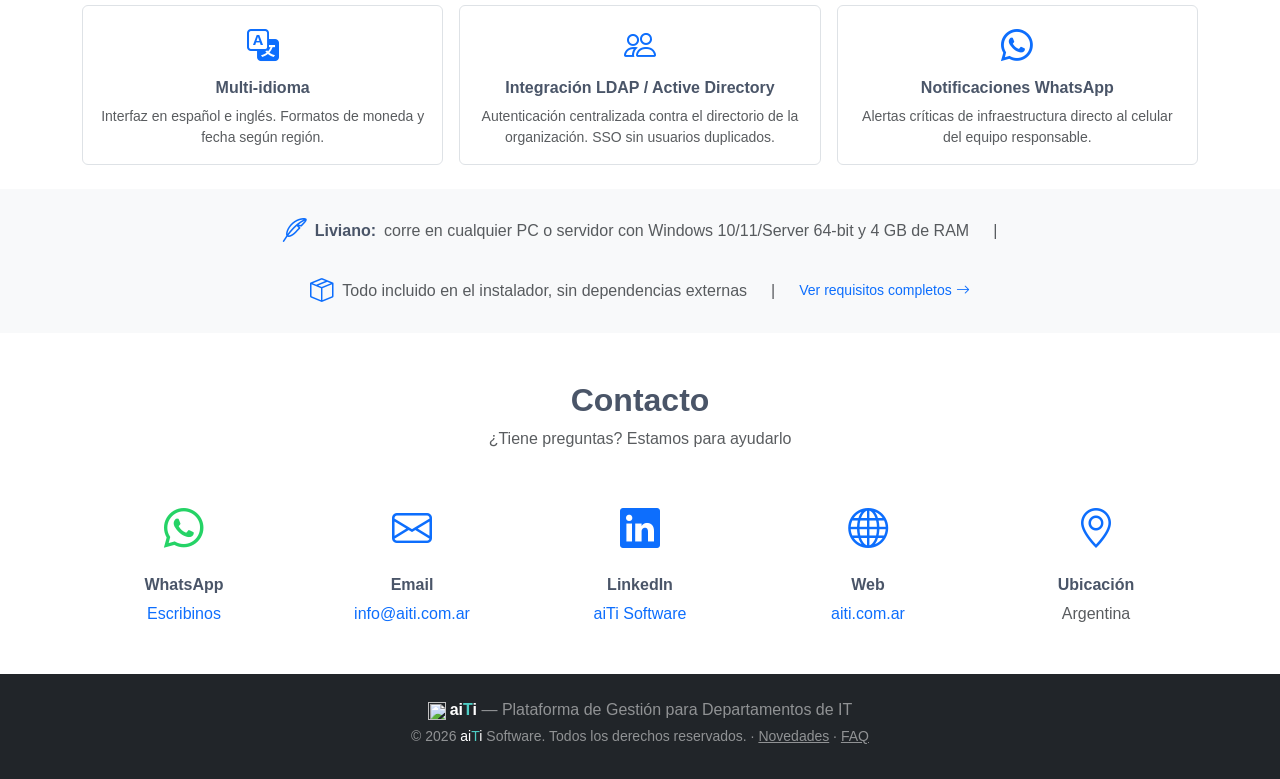
==== commit e0fcb24c: "Textos problema-solucion con tono sector publico y catalogo por acordeon de areas" ====
--- a/index.html
+++ b/index.html
@@ -131,11 +131,11 @@
                     <div class="benefit-card h-100 text-start">
                         <div class="d-flex align-items-start mb-2">
                             <i class="bi bi-exclamation-triangle-fill fs-3 me-3" style="color: #f59e0b;"></i>
-                            <p class="fw-semibold mb-0" style="color: var(--navy, #2d3748);">"No sé qué equipos tengo, dónde están ni quién los usa. Todo vive en una planilla desactualizada."</p>
+                            <p class="fw-semibold mb-0" style="color: var(--navy, #2d3748);">"Cuando llega una auditoría o una rendición patrimonial, tengo que reconstruir a mano qué bienes informáticos hay, dónde están y a quién se asignaron."</p>
                         </div>
                         <div class="d-flex align-items-center mt-3 pt-2 border-top">
                             <i class="bi bi-arrow-right-circle-fill me-2" style="color: #4ECDC4;"></i>
-                            <span class="small text-muted">Lo resuelve con <strong>Inventario, Sitios y Consumibles</strong>: cada activo ubicado, asignado y con su stock, siempre al día.</span>
+                            <span class="small text-muted">Lo resuelve con <strong>Inventario, Sitios y Consumibles</strong>: cada bien ubicado por dependencia, asignado a su responsable y con su stock, listo para rendir.</span>
                         </div>
                     </div>
                 </div>
@@ -143,11 +143,11 @@
                     <div class="benefit-card h-100 text-start">
                         <div class="d-flex align-items-start mb-2">
                             <i class="bi bi-exclamation-triangle-fill fs-3 me-3" style="color: #f59e0b;"></i>
-                            <p class="fw-semibold mb-0" style="color: var(--navy, #2d3748);">"Un equipo cambió de configuración y nadie sabe qué se tocó ni cómo volver atrás."</p>
+                            <p class="fw-semibold mb-0" style="color: var(--navy, #2d3748);">"Se cambió la configuración de un equipo crítico y nadie sabe qué se modificó ni cómo volver al estado anterior."</p>
                         </div>
                         <div class="d-flex align-items-center mt-3 pt-2 border-top">
                             <i class="bi bi-arrow-right-circle-fill me-2" style="color: #4ECDC4;"></i>
-                            <span class="small text-muted">Lo resuelve con <strong>Backups Automáticos</strong>: historial de versiones y comparación visual para ver exactamente qué cambió.</span>
+                            <span class="small text-muted">Lo resuelve con <strong>Backups Automáticos</strong>: historial de versiones y comparación visual para saber exactamente qué cambió y restaurar sin depender de una persona.</span>
                         </div>
                     </div>
                 </div>
@@ -155,11 +155,11 @@
                     <div class="benefit-card h-100 text-start">
                         <div class="d-flex align-items-start mb-2">
                             <i class="bi bi-exclamation-triangle-fill fs-3 me-3" style="color: #f59e0b;"></i>
-                            <p class="fw-semibold mb-0" style="color: var(--navy, #2d3748);">"Me entero de que un servidor o enlace se cayó cuando ya me está llamando el usuario enojado."</p>
+                            <p class="fw-semibold mb-0" style="color: var(--navy, #2d3748);">"Un servicio esencial se cae y me entero cuando ya hay atención al público interrumpida y reclamos de las áreas."</p>
                         </div>
                         <div class="d-flex align-items-center mt-3 pt-2 border-top">
                             <i class="bi bi-arrow-right-circle-fill me-2" style="color: #4ECDC4;"></i>
-                            <span class="small text-muted">Lo resuelve con <strong>Monitoreo en Tiempo Real</strong>: alertas automáticas y mapa de estado en vivo antes de que impacte.</span>
+                            <span class="small text-muted">Lo resuelve con <strong>Monitoreo en Tiempo Real</strong>: alertas automáticas y mapa de estado en vivo para actuar antes de que afecte la continuidad del servicio.</span>
                         </div>
                     </div>
                 </div>
@@ -167,11 +167,11 @@
                     <div class="benefit-card h-100 text-start">
                         <div class="d-flex align-items-start mb-2">
                             <i class="bi bi-exclamation-triangle-fill fs-3 me-3" style="color: #f59e0b;"></i>
-                            <p class="fw-semibold mb-0" style="color: var(--navy, #2d3748);">"No tengo idea de qué IP tiene cada equipo. Cada tanto aparecen conflictos de direcciones."</p>
+                            <p class="fw-semibold mb-0" style="color: var(--navy, #2d3748);">"No tengo un registro claro de qué IP usa cada equipo entre las distintas sedes, y aparecen conflictos de direcciones."</p>
                         </div>
                         <div class="d-flex align-items-center mt-3 pt-2 border-top">
                             <i class="bi bi-arrow-right-circle-fill me-2" style="color: #4ECDC4;"></i>
-                            <span class="small text-muted">Lo resuelve con el <strong>Mapa de Direcciones IP</strong>: quién tiene cada IP, historial de cambios y detección de conflictos.</span>
+                            <span class="small text-muted">Lo resuelve con el <strong>Mapa de Direcciones IP</strong>: qué equipo usa cada IP, historial de cambios y detección automática de conflictos por sede.</span>
                         </div>
                     </div>
                 </div>
@@ -179,11 +179,11 @@
                     <div class="benefit-card h-100 text-start">
                         <div class="d-flex align-items-start mb-2">
                             <i class="bi bi-exclamation-triangle-fill fs-3 me-3" style="color: #f59e0b;"></i>
-                            <p class="fw-semibold mb-0" style="color: var(--navy, #2d3748);">"Pago varios enlaces de internet y no sé cuánto aumentaron, cuándo vencen ni cuánto se cayeron."</p>
+                            <p class="fw-semibold mb-0" style="color: var(--navy, #2d3748);">"Tengo contratos de enlaces y licencias vigentes, pero no controlo cuánto aumentaron, cuándo vencen ni si el proveedor cumple lo pactado."</p>
                         </div>
                         <div class="d-flex align-items-center mt-3 pt-2 border-top">
                             <i class="bi bi-arrow-right-circle-fill me-2" style="color: #4ECDC4;"></i>
-                            <span class="small text-muted">Lo resuelve con <strong>Servicios de Internet y Administración</strong>: costos, vencimientos y reclamos al proveedor con métricas reales.</span>
+                            <span class="small text-muted">Lo resuelve con <strong>Servicios de Internet y Administración</strong>: costos, vencimientos de contratos y reclamos al proveedor con métricas reales para respaldar cada gestión.</span>
                         </div>
                     </div>
                 </div>
@@ -191,11 +191,11 @@
                     <div class="benefit-card h-100 text-start">
                         <div class="d-flex align-items-start mb-2">
                             <i class="bi bi-exclamation-triangle-fill fs-3 me-3" style="color: #f59e0b;"></i>
-                            <p class="fw-semibold mb-0" style="color: var(--navy, #2d3748);">"Cuando auditan o alguien se va del equipo, no puedo demostrar quién hizo qué ni cuándo."</p>
+                            <p class="fw-semibold mb-0" style="color: var(--navy, #2d3748);">"Ante un pedido de la superioridad o un cambio de personal, no puedo demostrar quién hizo cada acción ni acreditar la trazabilidad."</p>
                         </div>
                         <div class="d-flex align-items-center mt-3 pt-2 border-top">
                             <i class="bi bi-arrow-right-circle-fill me-2" style="color: #4ECDC4;"></i>
-                            <span class="small text-muted">Lo resuelve con <strong>Auditoría, Roles y Multi-Área</strong>: registro de cada acción y datos aislados por área con permisos.</span>
+                            <span class="small text-muted">Lo resuelve con <strong>Auditoría, Roles y Multi-Área</strong>: registro de cada acción con responsable y fecha, y datos aislados por dependencia con permisos por rol.</span>
                         </div>
                     </div>
                 </div>
@@ -214,220 +214,291 @@
         <div class="container">
             <div class="text-center mb-5">
                 <h2 class="fw-bold">Todo lo que aiTi puede hacer</h2>
-                <p class="text-muted">Cada módulo resuelve una parte del día a día de IT. Sumás solo los que necesitás.</p>
-            </div>
-            <div class="row g-3">
-                <div class="col-md-6 col-lg-4">
-                    <div class="feature-card" data-bs-toggle="modal" data-bs-target="#featureModal" onclick="showFeature('dashboard')" style="cursor:pointer;">
-                        <div class="feature-icon"><i class="bi bi-speedometer2"></i></div>
-                        <h5>Dashboard Inteligente</h5>
-                        <p class="text-muted">Panel con KPIs en tiempo real, gráficos de distribución, alertas y widgets personalizables por usuario.</p>
-                        
-                    </div>
-                </div>
-                <div class="col-md-6 col-lg-4">
-                    <div class="feature-card" data-bs-toggle="modal" data-bs-target="#featureModal" onclick="showFeature('inventario')" style="cursor:pointer;">
-                        <div class="feature-icon"><i class="bi bi-hdd-stack"></i></div>
-                        <h5>Inventario de Equipos</h5>
-                        <p class="text-muted">Todos tus activos IT: servidores, PCs, notebooks, impresoras, routers, switches, UPS, teléfonos y más. Filtros avanzados, campos personalizados, QR y asignación a personas.</p>
-                        
-                    </div>
-                </div>
-                <div class="col-md-6 col-lg-4">
-                    <div class="feature-card" data-bs-toggle="modal" data-bs-target="#featureModal" onclick="showFeature('backups')" style="cursor:pointer;">
-                        <div class="feature-icon"><i class="bi bi-cloud-download"></i></div>
-                        <h5>Backups Automáticos</h5>
-                        <p class="text-muted">Respaldo automático de configuraciones de equipos de red. Historial completo de versiones con comparación visual para ver exactamente qué cambió entre un backup y otro.</p>
-                        
-                    </div>
-                </div>
-                <div class="col-md-6 col-lg-4">
-                    <div class="feature-card" data-bs-toggle="modal" data-bs-target="#featureModal" onclick="showFeature('terminal')" style="cursor:pointer;">
-                        <div class="feature-icon"><i class="bi bi-terminal"></i></div>
-                        <h5>Terminal Remota</h5>
-                        <p class="text-muted">Conectate a cualquier equipo de red desde el navegador, sin instalar nada. Comandos guardados, vista múltiple y ejecución masiva en varios equipos a la vez.</p>
-                        
-                    </div>
-                </div>
-                <div class="col-md-6 col-lg-4">
-                    <div class="feature-card" data-bs-toggle="modal" data-bs-target="#featureModal" onclick="showFeature('sitios')" style="cursor:pointer;">
-                        <div class="feature-icon"><i class="bi bi-building"></i></div>
-                        <h5>Gestión de Sitios y Mudanzas</h5>
-                        <p class="text-muted">Organice equipos por ubicación. Mudanzas de uno a uno o masivas entre sitios con checklist, trazabilidad y archivo histórico.</p>
-                        
-                    </div>
-                </div>
-                <div class="col-md-6 col-lg-4">
-                    <div class="feature-card" data-bs-toggle="modal" data-bs-target="#featureModal" onclick="showFeature('stock')" style="cursor:pointer;">
-                        <div class="feature-icon"><i class="bi bi-boxes"></i></div>
-                        <h5>Consumibles y Stock</h5>
-                        <p class="text-muted">Gestión de insumos: toners, cables, baterías, periféricos, repuestos. Control de entradas/salidas, alertas de stock bajo y compatibilidad con modelos de equipo.</p>
-                        
-                    </div>
-                </div>
-                <div class="col-md-6 col-lg-4">
-                    <div class="feature-card" data-bs-toggle="modal" data-bs-target="#featureModal" onclick="showFeature('vms')" style="cursor:pointer;">
-                        <div class="feature-icon"><i class="bi bi-pc-display"></i></div>
-                        <h5>Máquinas Virtuales</h5>
-                        <p class="text-muted">Documente las VMs de cada servidor: recursos asignados (CPU, RAM, disco), sistema operativo, estado y propósito. Barras de capacidad por host y vista global.</p>
-                        
-                    </div>
-                </div>
-                <div class="col-md-6 col-lg-4">
-                    <div class="feature-card" data-bs-toggle="modal" data-bs-target="#featureModal" onclick="showFeature('monitoreo')" style="cursor:pointer;">
-                        <div class="feature-icon"><i class="bi bi-activity"></i></div>
-                        <h5>Monitoreo en Tiempo Real</h5>
-                        <p class="text-muted">Sepa al instante si un equipo se cayó o está sobrecargado. Alertas automáticas, gráficos de rendimiento y mapa visual de toda su red con estado en vivo.</p>
-                        
-                    </div>
-                </div>
-                <div class="col-md-6 col-lg-4">
-                    <div class="feature-card" data-bs-toggle="modal" data-bs-target="#featureModal" onclick="showFeature('redes')" style="cursor:pointer;">
-                        <div class="feature-icon"><i class="bi bi-hdd-network"></i></div>
-                        <h5>Mapa de Direcciones IP</h5>
-                        <p class="text-muted">Sepa qué IP tiene cada equipo, quién la tuvo antes y cuándo cambió. Vista visual por colores, detección de conflictos automática y alertas cuando una red se está llenando.</p>
-                        
-                    </div>
-                </div>
-            </div>
-            <!-- Cards adicionales (colapsables) -->
-            <div class="collapse" id="moreFeatures">
-            <div class="row g-3 mt-0">
-                <div class="col-md-6 col-lg-4">
-                    <div class="feature-card" data-bs-toggle="modal" data-bs-target="#featureModal" onclick="showFeature('vpn')" style="cursor:pointer;">
-                        <div class="feature-icon"><i class="bi bi-diagram-3"></i></div>
-                        <h5>VPN y Conectividad entre Sitios</h5>
-                        <p class="text-muted">Documente qué sitios están conectados entre sí, por dónde pasan los enlaces y su estado actual. Mapa visual de conectividad.</p>
-                        
-                    </div>
-                </div>
-                <div class="col-md-6 col-lg-4">
-                    <div class="feature-card" data-bs-toggle="modal" data-bs-target="#featureModal" onclick="showFeature('tareas')" style="cursor:pointer;">
-                        <div class="feature-icon"><i class="bi bi-check2-square"></i></div>
-                        <h5>Tareas y Seguimiento</h5>
-                        <p class="text-muted">Tareas generales y por sitio. Asignación a usuarios, prioridades, vencimientos, comentarios y archivos adjuntos.</p>
-                        
-                    </div>
-                </div>
-                <div class="col-md-6 col-lg-4">
-                    <div class="feature-card" data-bs-toggle="modal" data-bs-target="#featureModal" onclick="showFeature('reportes')" style="cursor:pointer;">
-                        <div class="feature-icon"><i class="bi bi-bar-chart-line"></i></div>
-                        <h5>Estadísticas y Reportes</h5>
-                        <p class="text-muted">Reportes en PDF y Excel. Reportes programados automáticos por email. Estadísticas de backups, inventario y tareas.</p>
-                        
-                    </div>
-                </div>
-                <div class="col-md-6 col-lg-4">
-                    <div class="feature-card" data-bs-toggle="modal" data-bs-target="#featureModal" onclick="showFeature('servicios')" style="cursor:pointer;">
-                        <div class="feature-icon"><i class="bi bi-globe2"></i></div>
-                        <h5>Servicios de Internet</h5>
-                        <p class="text-muted">Controle cuánto paga por cada enlace, si el precio subió, cuándo vence el contrato y cuántas veces se cayó. Reclamos al proveedor con métricas reales.</p>
-                        
-                    </div>
-                </div>
-                <div class="col-md-6 col-lg-4">
-                    <div class="feature-card" data-bs-toggle="modal" data-bs-target="#featureModal" onclick="showFeature('administrativo')" style="cursor:pointer;">
-                        <div class="feature-icon"><i class="bi bi-briefcase"></i></div>
-                        <h5>Gestión Administrativa</h5>
-                        <p class="text-muted">Órdenes de compra, licitaciones, proveedores y licencias de software. Trazabilidad completa de adquisiciones.</p>
-                        
-                    </div>
-                </div>
-                <div class="col-md-6 col-lg-4">
-                    <div class="feature-card" data-bs-toggle="modal" data-bs-target="#featureModal" onclick="showFeature('auditoria')" style="cursor:pointer;">
-                        <div class="feature-icon"><i class="bi bi-shield-check"></i></div>
-                        <h5>Auditoría y Seguridad</h5>
-                        <p class="text-muted">Registro de todas las acciones. Roles y permisos, bloqueo por intentos fallidos, sesiones activas.</p>
-                        
-                    </div>
-                </div>
-                <div class="col-md-6 col-lg-4">
-                    <div class="feature-card" data-bs-toggle="modal" data-bs-target="#featureModal" onclick="showFeature('credenciales')" style="cursor:pointer;">
-                        <div class="feature-icon"><i class="bi bi-key"></i></div>
-                        <h5>Credenciales Seguras</h5>
-                        <p class="text-muted">Credenciales SSH cifradas con herencia en cascada: Tipo → Marca → Modelo → Equipo. Sin exponer contraseñas.</p>
-                        
-                    </div>
-                </div>
-                <div class="col-md-6 col-lg-4">
-                    <div class="feature-card" data-bs-toggle="modal" data-bs-target="#featureModal" onclick="showFeature('importacion')" style="cursor:pointer;">
-                        <div class="feature-icon"><i class="bi bi-file-earmark-excel"></i></div>
-                        <h5>Importación Masiva</h5>
-                        <p class="text-muted">Importe equipos, sitios, servicios, personas, contactos e internos desde Excel. Vista previa antes de importar con selección por fila, validación de datos y detección de duplicados.</p>
-                        
-                    </div>
-                </div>
-                <div class="col-md-6 col-lg-4">
-                    <div class="feature-card" data-bs-toggle="modal" data-bs-target="#featureModal" onclick="showFeature('email')" style="cursor:pointer;">
-                        <div class="feature-icon"><i class="bi bi-envelope"></i></div>
-                        <h5>Notificaciones por Email</h5>
-                        <p class="text-muted">Alertas de backups, vencimientos de certificados, licencias y contratos. Reportes programados automáticos.</p>
-                        
-                    </div>
-                </div>
-                <div class="col-md-6 col-lg-4">
-                    <div class="feature-card" data-bs-toggle="modal" data-bs-target="#featureModal" onclick="showFeature('calendario')" style="cursor:pointer;">
-                        <div class="feature-icon"><i class="bi bi-calendar3"></i></div>
-                        <h5>Calendario</h5>
-                        <p class="text-muted">Vista mensual de eventos, vencimientos de licencias, certificados SSL, contratos y tareas con fecha límite.</p>
-                        
-                    </div>
-                </div>
-                <div class="col-md-6 col-lg-4">
-                    <div class="feature-card" data-bs-toggle="modal" data-bs-target="#featureModal" onclick="showFeature('contactos')" style="cursor:pointer;">
-                        <div class="feature-icon"><i class="bi bi-person-lines-fill"></i></div>
-                        <h5>Agenda de Contactos</h5>
-                        <p class="text-muted">Agenda profesional completa: personal interno, técnicos, proveedores e institucionales. Múltiples teléfonos, emails, categorías, sitios asociados y búsqueda avanzada. Importación masiva desde Excel.</p>
-                        
-                    </div>
-                </div>
-                <div class="col-md-6 col-lg-4">
-                    <div class="feature-card" data-bs-toggle="modal" data-bs-target="#featureModal" onclick="showFeature('biblioteca')" style="cursor:pointer;">
-                        <div class="feature-icon"><i class="bi bi-journal-richtext"></i></div>
-                        <h5>Biblioteca Técnica</h5>
-                        <p class="text-muted">Repositorio centralizado de documentación técnica, manuales, firmwares y archivos asociados a equipos y modelos.</p>
-                        
-                    </div>
-                </div>
-                <div class="col-md-6 col-lg-4">
-                    <div class="feature-card" data-bs-toggle="modal" data-bs-target="#featureModal" onclick="showFeature('multiarea')" style="cursor:pointer;">
-                        <div class="feature-icon"><i class="bi bi-diagram-3"></i></div>
-                        <h5>Multi-Área (Grupos)</h5>
-                        <p class="text-muted">Aislamiento por áreas: Redes, Telefonía, Soporte, etc. Cada grupo ve solo sus equipos con features independientes.</p>
-                        
-                    </div>
-                </div>
-                <div class="col-md-6 col-lg-4">
-                    <div class="feature-card" data-bs-toggle="modal" data-bs-target="#featureModal" onclick="showFeature('firmware')" style="cursor:pointer;">
-                        <div class="feature-icon"><i class="bi bi-cpu"></i></div>
-                        <h5>Firmware y Automatizaciones</h5>
-                        <p class="text-muted">Control de versiones de firmware por modelo. Ejecución masiva de comandos en equipos con filtros avanzados.</p>
-                        
-                    </div>
-                </div>
-                <div class="col-md-6 col-lg-4">
-                    <div class="feature-card" data-bs-toggle="modal" data-bs-target="#featureModal" onclick="showFeature('mapa')" style="cursor:pointer;">
-                        <div class="feature-icon"><i class="bi bi-map"></i></div>
-                        <h5>Mapa Interactivo</h5>
-                        <p class="text-muted">Visualice sus sitios en un mapa con mapa de calor de equipos y backups. Geocodificación automática de direcciones.</p>
-                        
-                    </div>
-                </div>
-                <div class="col-md-6 col-lg-4">
-                    <div class="feature-card" data-bs-toggle="modal" data-bs-target="#featureModal" onclick="showFeature('telefonia')" style="cursor:pointer;">
-                        <div class="feature-icon"><i class="bi bi-telephone"></i></div>
-                        <h5>Telefonía</h5>
-                        <p class="text-muted">Gestión de centrales telefónicas, tramas (E1, SIP, analógica) e internos por extensión. Asignación por persona y ubicación.</p>
-                        
-                    </div>
-                </div>
-            </div>
-            </div>
-            <!-- Botón ver más -->
-            <div class="text-center mt-4">
-                <button class="btn btn-outline-primary px-4" type="button" data-bs-toggle="collapse" data-bs-target="#moreFeatures" aria-expanded="false" id="btnVerMas" onclick="this.innerHTML = this.innerHTML.includes('Ver todas') ? '<i class=\'bi bi-chevron-up me-2\'></i>Ocultar funcionalidades' : '<i class=\'bi bi-grid-3x3-gap me-2\'></i>Ver todas las funcionalidades (25)'">
-                    <i class="bi bi-grid-3x3-gap me-2"></i>Ver todas las funcionalidades (25)
-                </button>
+                <p class="text-muted">Elegí tu área y mirá los módulos que resuelven su día a día. Sumás solo los que necesitás.</p>
+            </div>
+            <div class="row justify-content-center">
+                <div class="col-lg-10">
+                    <div class="accordion accordion-flush feature-accordion" id="featuresAccordion">
+
+                        <!-- Soporte IT -->
+                        <div class="accordion-item">
+                            <h2 class="accordion-header">
+                                <button class="accordion-button" type="button" data-bs-toggle="collapse" data-bs-target="#accSoporte" aria-expanded="true">
+                                    <i class="bi bi-pc-display fs-4 me-3" style="color: #4ECDC4;"></i>
+                                    <span class="fw-bold">Soporte IT</span>
+                                    <span class="badge rounded-pill ms-2" style="background:#e6faf8; color:#2a9d94;">PCs, impresoras, insumos</span>
+                                </button>
+                            </h2>
+                            <div id="accSoporte" class="accordion-collapse collapse show" data-bs-parent="#featuresAccordion">
+                                <div class="accordion-body">
+                                    <div class="row g-3">
+                                        <div class="col-md-6 col-lg-4">
+                                            <div class="feature-card h-100" data-bs-toggle="modal" data-bs-target="#featureModal" onclick="showFeature('inventario')" style="cursor:pointer;">
+                                                <div class="feature-icon"><i class="bi bi-hdd-stack"></i></div>
+                                                <h5>Inventario de Equipos</h5>
+                                                <p class="text-muted">Todos tus activos IT: servidores, PCs, notebooks, impresoras, routers, switches, UPS, teléfonos y más. Filtros avanzados, campos personalizados, QR y asignación a personas.</p>
+                                            </div>
+                                        </div>
+                                        <div class="col-md-6 col-lg-4">
+                                            <div class="feature-card h-100" data-bs-toggle="modal" data-bs-target="#featureModal" onclick="showFeature('stock')" style="cursor:pointer;">
+                                                <div class="feature-icon"><i class="bi bi-boxes"></i></div>
+                                                <h5>Consumibles y Stock</h5>
+                                                <p class="text-muted">Gestión de insumos: toners, cables, baterías, periféricos, repuestos. Control de entradas/salidas, alertas de stock bajo y compatibilidad con modelos de equipo.</p>
+                                            </div>
+                                        </div>
+                                        <div class="col-md-6 col-lg-4">
+                                            <div class="feature-card h-100" data-bs-toggle="modal" data-bs-target="#featureModal" onclick="showFeature('sitios')" style="cursor:pointer;">
+                                                <div class="feature-icon"><i class="bi bi-building"></i></div>
+                                                <h5>Gestión de Sitios y Mudanzas</h5>
+                                                <p class="text-muted">Organice equipos por ubicación. Mudanzas de uno a uno o masivas entre sitios con checklist, trazabilidad y archivo histórico.</p>
+                                            </div>
+                                        </div>
+                                        <div class="col-md-6 col-lg-4">
+                                            <div class="feature-card h-100" data-bs-toggle="modal" data-bs-target="#featureModal" onclick="showFeature('tareas')" style="cursor:pointer;">
+                                                <div class="feature-icon"><i class="bi bi-check2-square"></i></div>
+                                                <h5>Tareas y Seguimiento</h5>
+                                                <p class="text-muted">Tareas generales y por sitio. Asignación a usuarios, prioridades, vencimientos, comentarios y archivos adjuntos.</p>
+                                            </div>
+                                        </div>
+                                    </div>
+                                </div>
+                            </div>
+                        </div>
+
+                        <!-- Servidores y Datacenter -->
+                        <div class="accordion-item">
+                            <h2 class="accordion-header">
+                                <button class="accordion-button collapsed" type="button" data-bs-toggle="collapse" data-bs-target="#accServidores" aria-expanded="false">
+                                    <i class="bi bi-hdd-rack fs-4 me-3" style="color: #4ECDC4;"></i>
+                                    <span class="fw-bold">Servidores y Datacenter</span>
+                                    <span class="badge rounded-pill ms-2" style="background:#e6faf8; color:#2a9d94;">VMs, monitoreo, backups</span>
+                                </button>
+                            </h2>
+                            <div id="accServidores" class="accordion-collapse collapse" data-bs-parent="#featuresAccordion">
+                                <div class="accordion-body">
+                                    <div class="row g-3">
+                                        <div class="col-md-6 col-lg-4">
+                                            <div class="feature-card h-100" data-bs-toggle="modal" data-bs-target="#featureModal" onclick="showFeature('monitoreo')" style="cursor:pointer;">
+                                                <div class="feature-icon"><i class="bi bi-activity"></i></div>
+                                                <h5>Monitoreo en Tiempo Real</h5>
+                                                <p class="text-muted">Sepa al instante si un equipo se cayó o está sobrecargado. Alertas automáticas, gráficos de rendimiento y mapa visual de toda su red con estado en vivo.</p>
+                                            </div>
+                                        </div>
+                                        <div class="col-md-6 col-lg-4">
+                                            <div class="feature-card h-100" data-bs-toggle="modal" data-bs-target="#featureModal" onclick="showFeature('vms')" style="cursor:pointer;">
+                                                <div class="feature-icon"><i class="bi bi-pc-display"></i></div>
+                                                <h5>Máquinas Virtuales</h5>
+                                                <p class="text-muted">Documente las VMs de cada servidor: recursos asignados (CPU, RAM, disco), sistema operativo, estado y propósito. Barras de capacidad por host y vista global.</p>
+                                            </div>
+                                        </div>
+                                        <div class="col-md-6 col-lg-4">
+                                            <div class="feature-card h-100" data-bs-toggle="modal" data-bs-target="#featureModal" onclick="showFeature('backups')" style="cursor:pointer;">
+                                                <div class="feature-icon"><i class="bi bi-cloud-download"></i></div>
+                                                <h5>Backups Automáticos</h5>
+                                                <p class="text-muted">Respaldo automático de configuraciones de equipos. Historial completo de versiones con comparación visual para ver exactamente qué cambió entre un backup y otro.</p>
+                                            </div>
+                                        </div>
+                                    </div>
+                                </div>
+                            </div>
+                        </div>
+
+                        <!-- Redes -->
+                        <div class="accordion-item">
+                            <h2 class="accordion-header">
+                                <button class="accordion-button collapsed" type="button" data-bs-toggle="collapse" data-bs-target="#accRedes" aria-expanded="false">
+                                    <i class="bi bi-router fs-4 me-3" style="color: #4ECDC4;"></i>
+                                    <span class="fw-bold">Redes</span>
+                                    <span class="badge rounded-pill ms-2" style="background:#e6faf8; color:#2a9d94;">Terminal, IPs, VPN, firmware</span>
+                                </button>
+                            </h2>
+                            <div id="accRedes" class="accordion-collapse collapse" data-bs-parent="#featuresAccordion">
+                                <div class="accordion-body">
+                                    <div class="row g-3">
+                                        <div class="col-md-6 col-lg-4">
+                                            <div class="feature-card h-100" data-bs-toggle="modal" data-bs-target="#featureModal" onclick="showFeature('terminal')" style="cursor:pointer;">
+                                                <div class="feature-icon"><i class="bi bi-terminal"></i></div>
+                                                <h5>Terminal Remota</h5>
+                                                <p class="text-muted">Conectate a cualquier equipo de red desde el navegador, sin instalar nada. Comandos guardados, vista múltiple y ejecución masiva en varios equipos a la vez.</p>
+                                            </div>
+                                        </div>
+                                        <div class="col-md-6 col-lg-4">
+                                            <div class="feature-card h-100" data-bs-toggle="modal" data-bs-target="#featureModal" onclick="showFeature('redes')" style="cursor:pointer;">
+                                                <div class="feature-icon"><i class="bi bi-hdd-network"></i></div>
+                                                <h5>Mapa de Direcciones IP</h5>
+                                                <p class="text-muted">Sepa qué IP tiene cada equipo, quién la tuvo antes y cuándo cambió. Vista visual por colores, detección de conflictos automática y alertas cuando una red se está llenando.</p>
+                                            </div>
+                                        </div>
+                                        <div class="col-md-6 col-lg-4">
+                                            <div class="feature-card h-100" data-bs-toggle="modal" data-bs-target="#featureModal" onclick="showFeature('vpn')" style="cursor:pointer;">
+                                                <div class="feature-icon"><i class="bi bi-diagram-3"></i></div>
+                                                <h5>VPN y Conectividad entre Sitios</h5>
+                                                <p class="text-muted">Documente qué sitios están conectados entre sí, por dónde pasan los enlaces y su estado actual. Mapa visual de conectividad.</p>
+                                            </div>
+                                        </div>
+                                        <div class="col-md-6 col-lg-4">
+                                            <div class="feature-card h-100" data-bs-toggle="modal" data-bs-target="#featureModal" onclick="showFeature('firmware')" style="cursor:pointer;">
+                                                <div class="feature-icon"><i class="bi bi-cpu"></i></div>
+                                                <h5>Firmware y Automatizaciones</h5>
+                                                <p class="text-muted">Control de versiones de firmware por modelo. Ejecución masiva de comandos en equipos con filtros avanzados.</p>
+                                            </div>
+                                        </div>
+                                        <div class="col-md-6 col-lg-4">
+                                            <div class="feature-card h-100" data-bs-toggle="modal" data-bs-target="#featureModal" onclick="showFeature('credenciales')" style="cursor:pointer;">
+                                                <div class="feature-icon"><i class="bi bi-key"></i></div>
+                                                <h5>Credenciales Seguras</h5>
+                                                <p class="text-muted">Credenciales de acceso encriptadas con herencia en cascada: Tipo → Marca → Modelo → Equipo. Sin exponer contraseñas.</p>
+                                            </div>
+                                        </div>
+                                    </div>
+                                </div>
+                            </div>
+                        </div>
+
+                        <!-- Telefonía -->
+                        <div class="accordion-item">
+                            <h2 class="accordion-header">
+                                <button class="accordion-button collapsed" type="button" data-bs-toggle="collapse" data-bs-target="#accTelefonia" aria-expanded="false">
+                                    <i class="bi bi-telephone fs-4 me-3" style="color: #4ECDC4;"></i>
+                                    <span class="fw-bold">Telefonía</span>
+                                    <span class="badge rounded-pill ms-2" style="background:#e6faf8; color:#2a9d94;">Centrales, tramas, internos</span>
+                                </button>
+                            </h2>
+                            <div id="accTelefonia" class="accordion-collapse collapse" data-bs-parent="#featuresAccordion">
+                                <div class="accordion-body">
+                                    <div class="row g-3">
+                                        <div class="col-md-6 col-lg-4">
+                                            <div class="feature-card h-100" data-bs-toggle="modal" data-bs-target="#featureModal" onclick="showFeature('telefonia')" style="cursor:pointer;">
+                                                <div class="feature-icon"><i class="bi bi-telephone"></i></div>
+                                                <h5>Telefonía</h5>
+                                                <p class="text-muted">Gestión de centrales telefónicas, tramas (E1, SIP, analógica) e internos por extensión. Asignación por persona y ubicación.</p>
+                                            </div>
+                                        </div>
+                                    </div>
+                                </div>
+                            </div>
+                        </div>
+
+                        <!-- Administración IT -->
+                        <div class="accordion-item">
+                            <h2 class="accordion-header">
+                                <button class="accordion-button collapsed" type="button" data-bs-toggle="collapse" data-bs-target="#accAdmin" aria-expanded="false">
+                                    <i class="bi bi-briefcase fs-4 me-3" style="color: #4ECDC4;"></i>
+                                    <span class="fw-bold">Administración IT</span>
+                                    <span class="badge rounded-pill ms-2" style="background:#e6faf8; color:#2a9d94;">Contratos, compras, vencimientos</span>
+                                </button>
+                            </h2>
+                            <div id="accAdmin" class="accordion-collapse collapse" data-bs-parent="#featuresAccordion">
+                                <div class="accordion-body">
+                                    <div class="row g-3">
+                                        <div class="col-md-6 col-lg-4">
+                                            <div class="feature-card h-100" data-bs-toggle="modal" data-bs-target="#featureModal" onclick="showFeature('servicios')" style="cursor:pointer;">
+                                                <div class="feature-icon"><i class="bi bi-globe2"></i></div>
+                                                <h5>Servicios de Internet</h5>
+                                                <p class="text-muted">Controle cuánto paga por cada enlace, si el precio subió, cuándo vence el contrato y cuántas veces se cayó. Reclamos al proveedor con métricas reales.</p>
+                                            </div>
+                                        </div>
+                                        <div class="col-md-6 col-lg-4">
+                                            <div class="feature-card h-100" data-bs-toggle="modal" data-bs-target="#featureModal" onclick="showFeature('administrativo')" style="cursor:pointer;">
+                                                <div class="feature-icon"><i class="bi bi-briefcase"></i></div>
+                                                <h5>Gestión Administrativa</h5>
+                                                <p class="text-muted">Órdenes de compra, licitaciones, proveedores y licencias de software. Trazabilidad completa de adquisiciones.</p>
+                                            </div>
+                                        </div>
+                                        <div class="col-md-6 col-lg-4">
+                                            <div class="feature-card h-100" data-bs-toggle="modal" data-bs-target="#featureModal" onclick="showFeature('calendario')" style="cursor:pointer;">
+                                                <div class="feature-icon"><i class="bi bi-calendar3"></i></div>
+                                                <h5>Calendario</h5>
+                                                <p class="text-muted">Vista mensual de eventos, vencimientos de licencias, certificados SSL, contratos y tareas con fecha límite.</p>
+                                            </div>
+                                        </div>
+                                    </div>
+                                </div>
+                            </div>
+                        </div>
+
+                        <!-- Gestión y transversales -->
+                        <div class="accordion-item">
+                            <h2 class="accordion-header">
+                                <button class="accordion-button collapsed" type="button" data-bs-toggle="collapse" data-bs-target="#accTransversal" aria-expanded="false">
+                                    <i class="bi bi-grid-1x2 fs-4 me-3" style="color: #4ECDC4;"></i>
+                                    <span class="fw-bold">Gestión y Transversales</span>
+                                    <span class="badge rounded-pill ms-2" style="background:#e6faf8; color:#2a9d94;">Para todas las áreas</span>
+                                </button>
+                            </h2>
+                            <div id="accTransversal" class="accordion-collapse collapse" data-bs-parent="#featuresAccordion">
+                                <div class="accordion-body">
+                                    <div class="row g-3">
+                                        <div class="col-md-6 col-lg-4">
+                                            <div class="feature-card h-100" data-bs-toggle="modal" data-bs-target="#featureModal" onclick="showFeature('dashboard')" style="cursor:pointer;">
+                                                <div class="feature-icon"><i class="bi bi-speedometer2"></i></div>
+                                                <h5>Dashboard Inteligente</h5>
+                                                <p class="text-muted">Panel con KPIs en tiempo real, gráficos de distribución, alertas y widgets personalizables por usuario.</p>
+                                            </div>
+                                        </div>
+                                        <div class="col-md-6 col-lg-4">
+                                            <div class="feature-card h-100" data-bs-toggle="modal" data-bs-target="#featureModal" onclick="showFeature('auditoria')" style="cursor:pointer;">
+                                                <div class="feature-icon"><i class="bi bi-shield-check"></i></div>
+                                                <h5>Auditoría y Seguridad</h5>
+                                                <p class="text-muted">Registro de todas las acciones. Roles y permisos, bloqueo por intentos fallidos, sesiones activas.</p>
+                                            </div>
+                                        </div>
+                                        <div class="col-md-6 col-lg-4">
+                                            <div class="feature-card h-100" data-bs-toggle="modal" data-bs-target="#featureModal" onclick="showFeature('multiarea')" style="cursor:pointer;">
+                                                <div class="feature-icon"><i class="bi bi-diagram-3"></i></div>
+                                                <h5>Multi-Área (Grupos)</h5>
+                                                <p class="text-muted">Aislamiento por áreas: Redes, Telefonía, Soporte, etc. Cada grupo ve solo sus equipos con módulos independientes.</p>
+                                            </div>
+                                        </div>
+                                        <div class="col-md-6 col-lg-4">
+                                            <div class="feature-card h-100" data-bs-toggle="modal" data-bs-target="#featureModal" onclick="showFeature('reportes')" style="cursor:pointer;">
+                                                <div class="feature-icon"><i class="bi bi-bar-chart-line"></i></div>
+                                                <h5>Estadísticas y Reportes</h5>
+                                                <p class="text-muted">Reportes en PDF y Excel. Reportes programados automáticos por email. Estadísticas de backups, inventario y tareas.</p>
+                                            </div>
+                                        </div>
+                                        <div class="col-md-6 col-lg-4">
+                                            <div class="feature-card h-100" data-bs-toggle="modal" data-bs-target="#featureModal" onclick="showFeature('mapa')" style="cursor:pointer;">
+                                                <div class="feature-icon"><i class="bi bi-map"></i></div>
+                                                <h5>Mapa Interactivo</h5>
+                                                <p class="text-muted">Visualice sus sitios en un mapa con mapa de calor de equipos y backups. Geocodificación automática de direcciones.</p>
+                                            </div>
+                                        </div>
+                                        <div class="col-md-6 col-lg-4">
+                                            <div class="feature-card h-100" data-bs-toggle="modal" data-bs-target="#featureModal" onclick="showFeature('importacion')" style="cursor:pointer;">
+                                                <div class="feature-icon"><i class="bi bi-file-earmark-excel"></i></div>
+                                                <h5>Importación Masiva</h5>
+                                                <p class="text-muted">Importe equipos, sitios, servicios, personas, contactos e internos desde Excel. Vista previa antes de importar con selección por fila, validación de datos y detección de duplicados.</p>
+                                            </div>
+                                        </div>
+                                        <div class="col-md-6 col-lg-4">
+                                            <div class="feature-card h-100" data-bs-toggle="modal" data-bs-target="#featureModal" onclick="showFeature('email')" style="cursor:pointer;">
+                                                <div class="feature-icon"><i class="bi bi-envelope"></i></div>
+                                                <h5>Notificaciones por Email</h5>
+                                                <p class="text-muted">Alertas de backups, vencimientos de certificados, licencias y contratos. Reportes programados automáticos.</p>
+                                            </div>
+                                        </div>
+                                        <div class="col-md-6 col-lg-4">
+                                            <div class="feature-card h-100" data-bs-toggle="modal" data-bs-target="#featureModal" onclick="showFeature('contactos')" style="cursor:pointer;">
+                                                <div class="feature-icon"><i class="bi bi-person-lines-fill"></i></div>
+                                                <h5>Agenda de Contactos</h5>
+                                                <p class="text-muted">Agenda profesional completa: personal interno, técnicos, proveedores e institucionales. Múltiples teléfonos, emails, categorías, sitios asociados y búsqueda avanzada. Importación masiva desde Excel.</p>
+                                            </div>
+                                        </div>
+                                        <div class="col-md-6 col-lg-4">
+                                            <div class="feature-card h-100" data-bs-toggle="modal" data-bs-target="#featureModal" onclick="showFeature('biblioteca')" style="cursor:pointer;">
+                                                <div class="feature-icon"><i class="bi bi-journal-richtext"></i></div>
+                                                <h5>Biblioteca Técnica</h5>
+                                                <p class="text-muted">Repositorio centralizado de documentación técnica, manuales, firmwares y archivos asociados a equipos y modelos.</p>
+                                            </div>
+                                        </div>
+                                    </div>
+                                </div>
+                            </div>
+                        </div>
+
+                    </div>
+                </div>
             </div>
         </div>
     </section>
--- a/css/style.css
+++ b/css/style.css
@@ -419,3 +419,51 @@
     70%  { box-shadow: 0 0 0 12px rgba(37, 211, 102, 0); }
     100% { box-shadow: 0 0 0 0 rgba(37, 211, 102, 0); }
 }
+
+/* Feature Accordion (catálogo por área) */
+.feature-accordion .accordion-item {
+    background: transparent;
+    border: 1px solid #e2e8f0;
+    border-radius: 12px !important;
+    margin-bottom: 0.75rem;
+    overflow: hidden;
+}
+
+.feature-accordion .accordion-button {
+    background: #fff;
+    color: var(--navy, #2d3748);
+    font-size: 1.05rem;
+    padding: 1.1rem 1.25rem;
+    border-radius: 12px;
+}
+
+.feature-accordion .accordion-button:not(.collapsed) {
+    background: #f4fbfa;
+    color: var(--navy, #2d3748);
+    box-shadow: inset 0 -1px 0 #d7efec;
+}
+
+.feature-accordion .accordion-button:focus {
+    box-shadow: 0 0 0 0.2rem rgba(78, 205, 196, 0.25);
+    border-color: transparent;
+}
+
+.feature-accordion .accordion-button:not(.collapsed)::after {
+    filter: invert(58%) sepia(58%) saturate(410%) hue-rotate(128deg) brightness(90%) contrast(88%);
+}
+
+.feature-accordion .accordion-body {
+    background: #fbfcfd;
+    padding: 1.25rem;
+}
+
+.feature-accordion .badge {
+    font-weight: 500;
+    font-size: 0.72rem;
+}
+
+@media (max-width: 576px) {
+    .feature-accordion .accordion-button .badge {
+        display: none;
+    }
+}
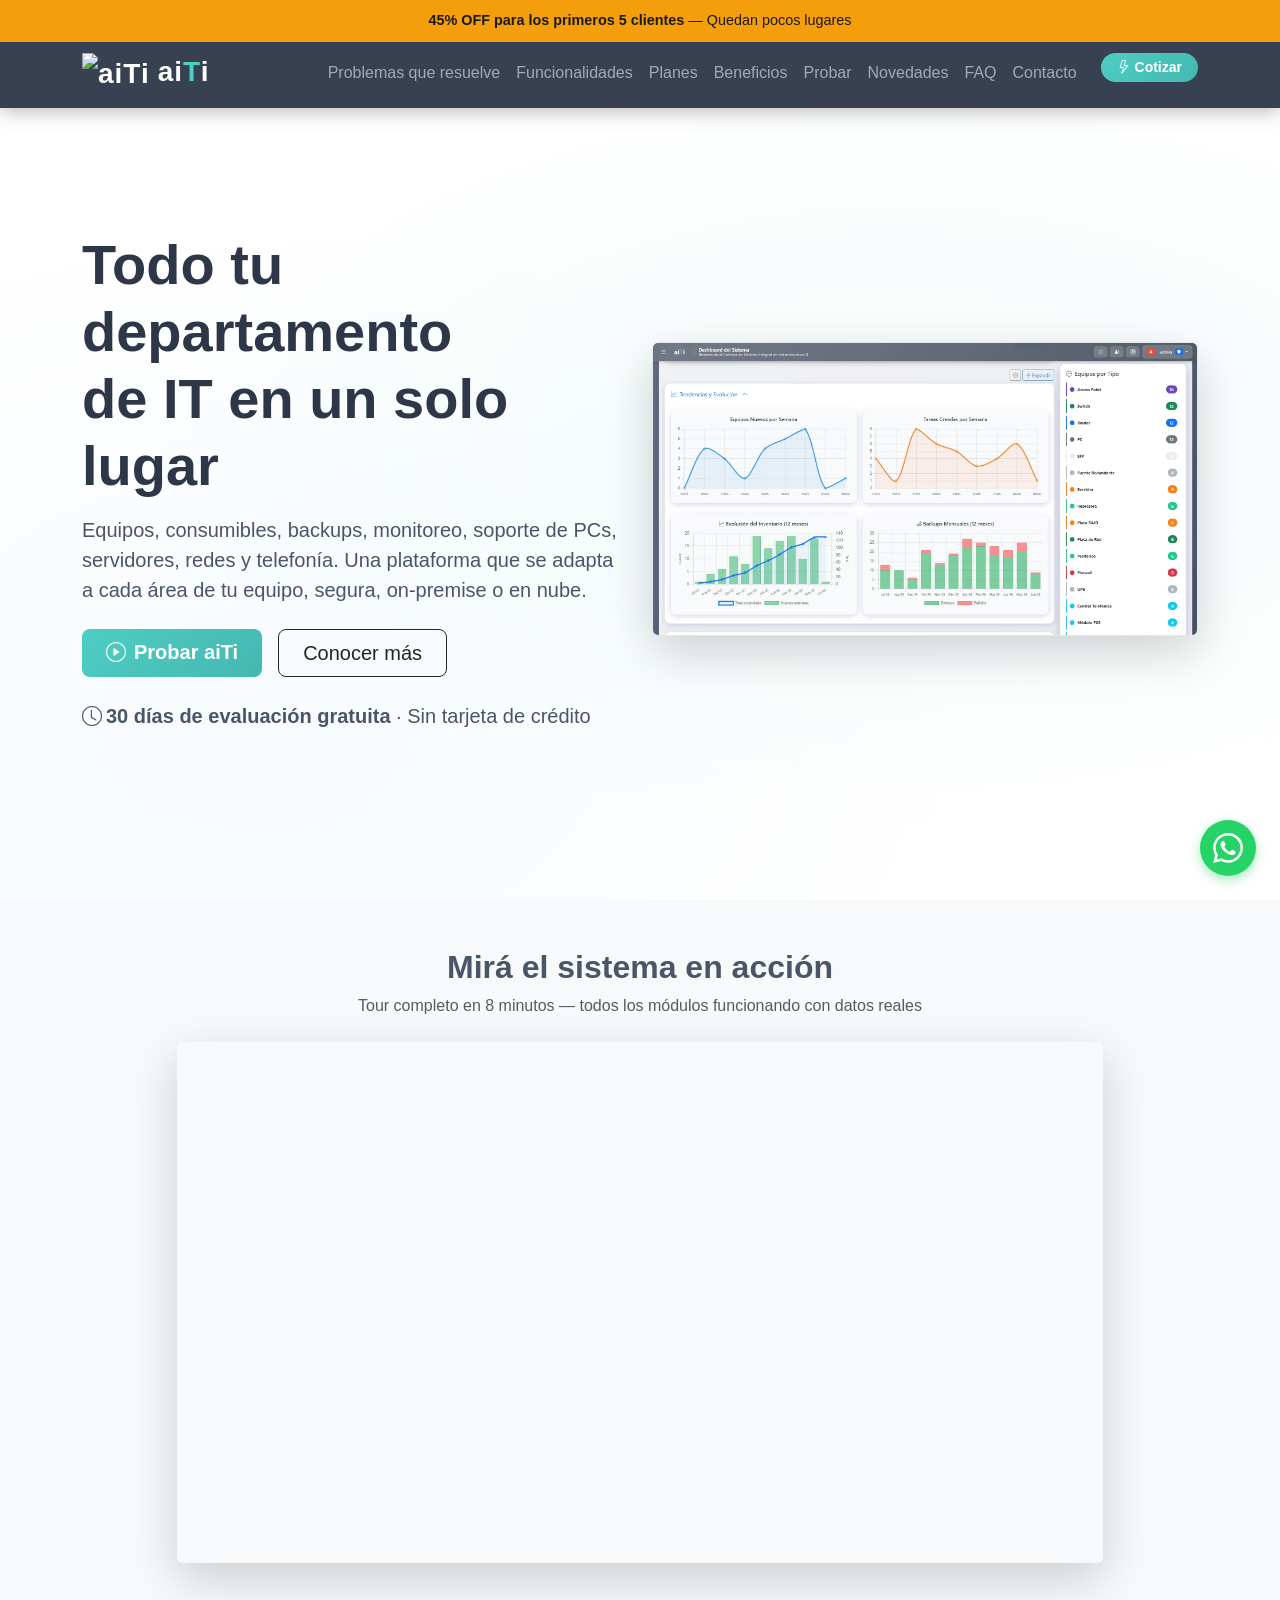
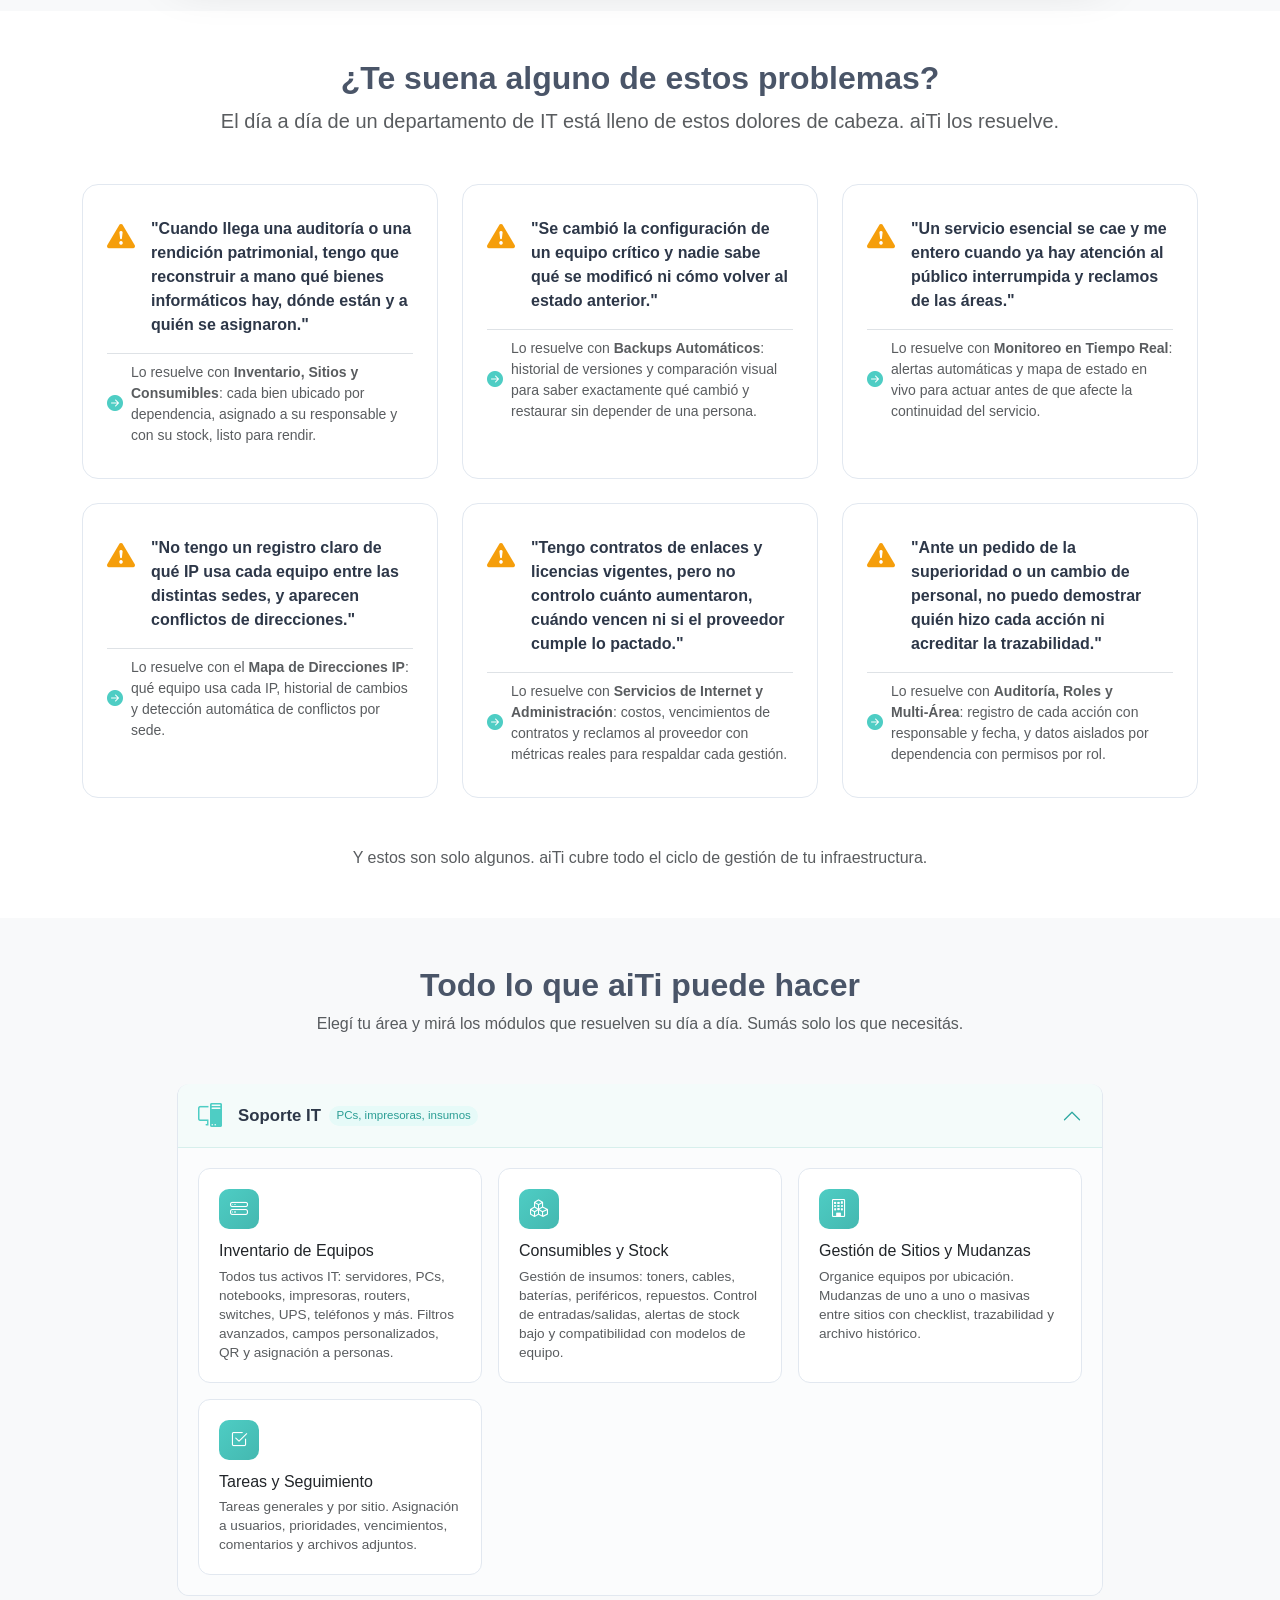
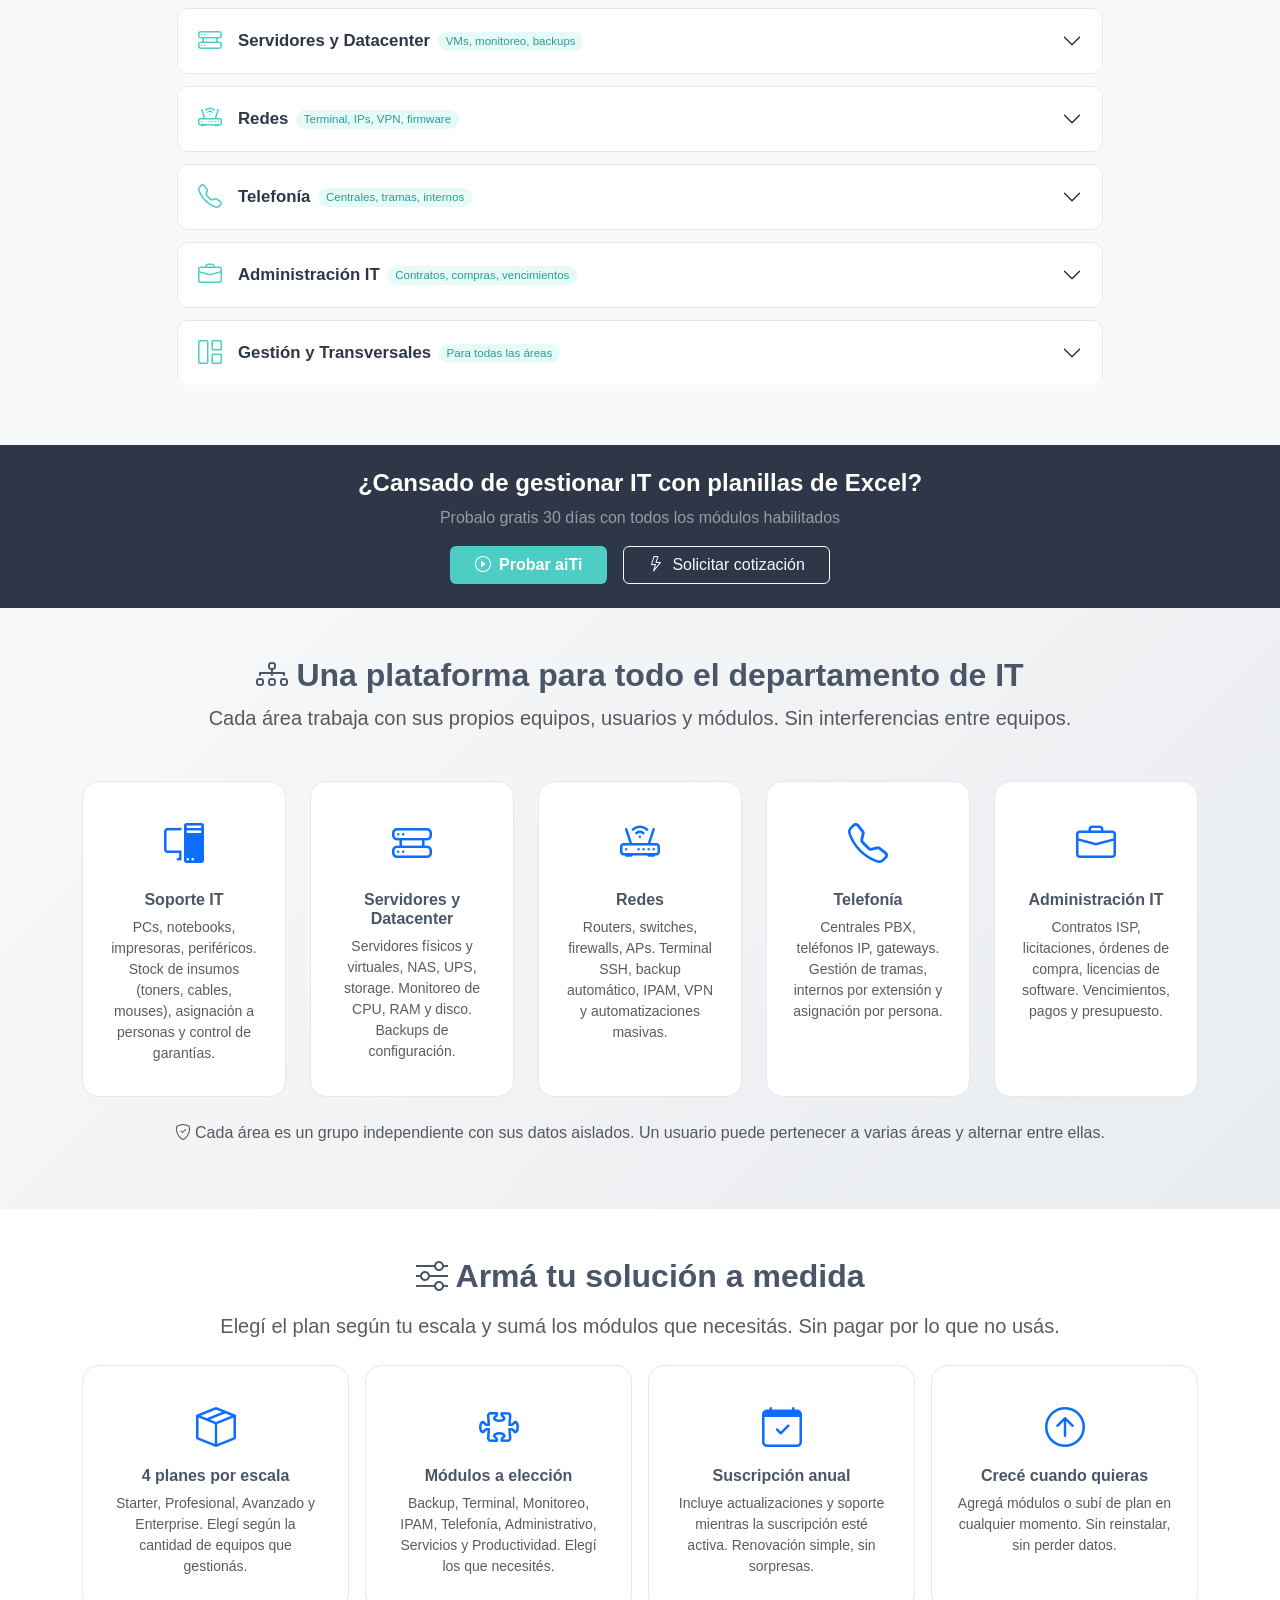
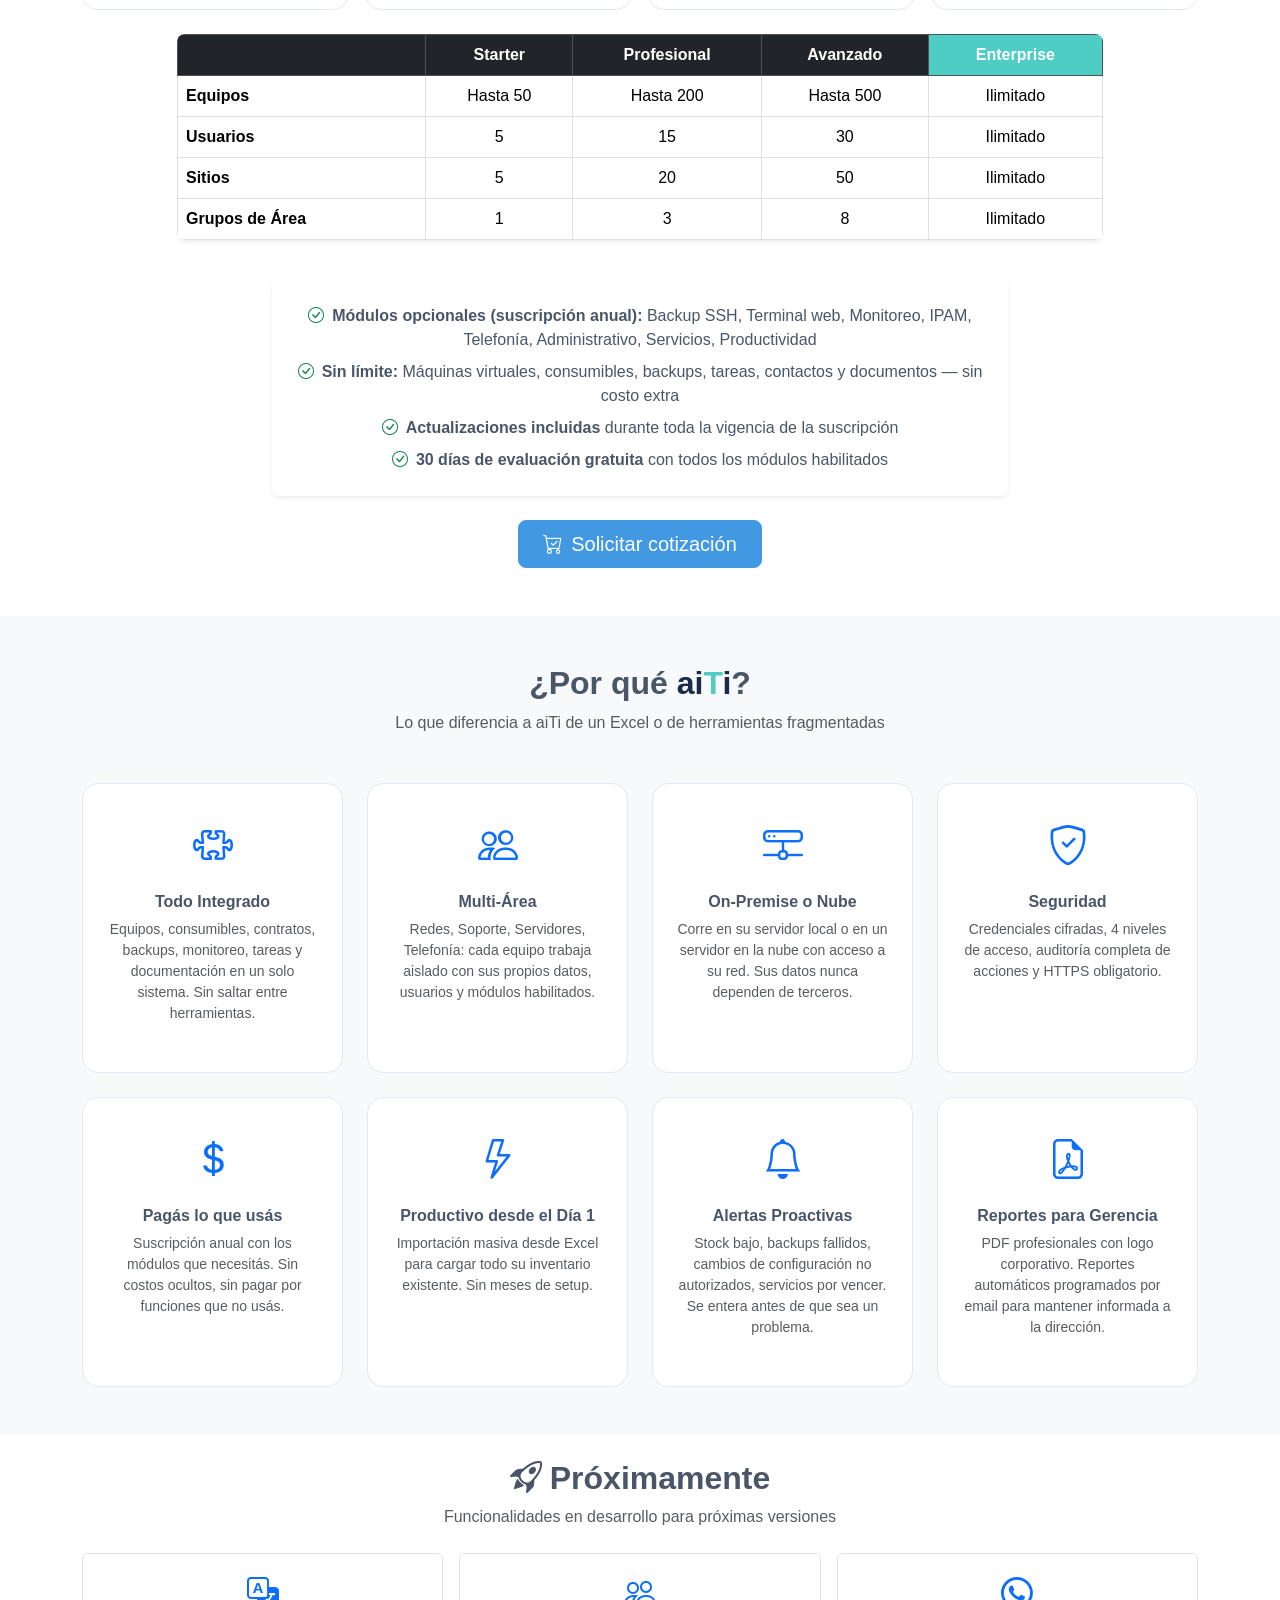
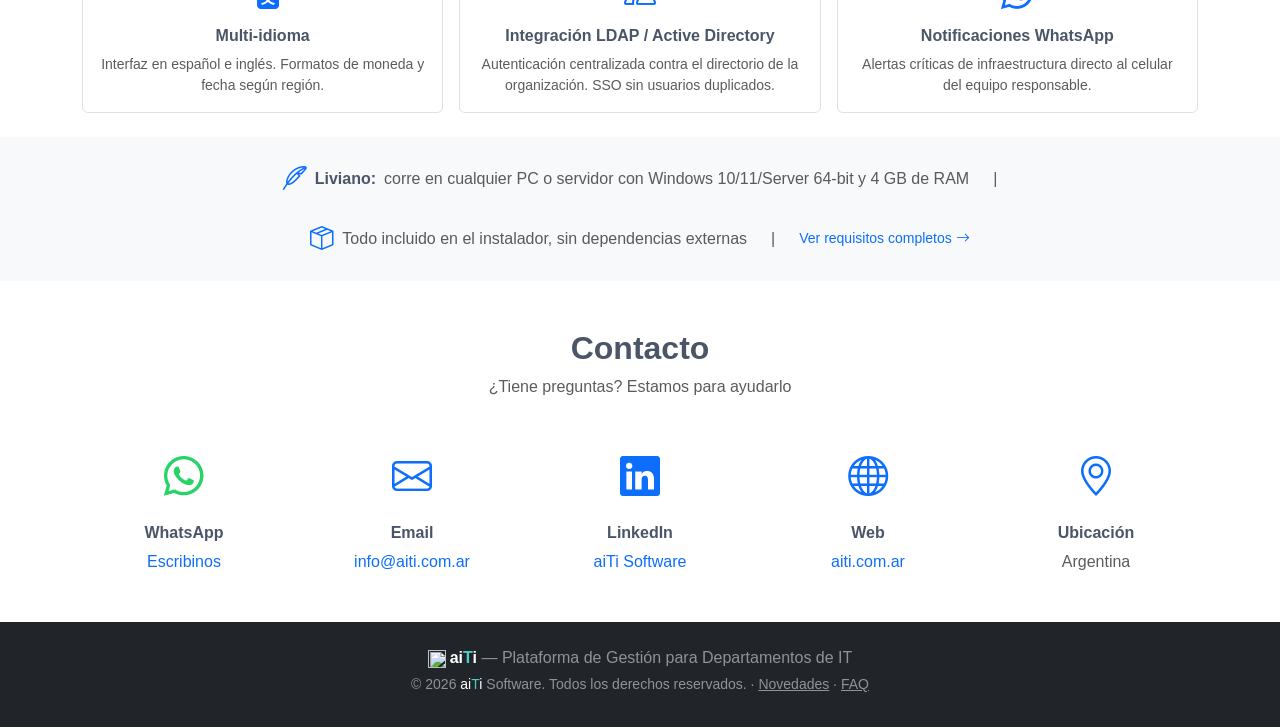
==== commit ed1a4f4c: "Quitar boton 'Ver todo lo que puede hacer' de la seccion de problemas" ====
--- a/index.html
+++ b/index.html
@@ -201,10 +201,7 @@
                 </div>
             </div>
             <div class="text-center mt-5">
-                <p class="text-muted mb-3">Y estos son solo algunos. aiTi cubre todo el ciclo de gestión de tu infraestructura.</p>
-                <a href="#funcionalidades" class="btn px-4" style="background: linear-gradient(135deg, #4ECDC4, #44b8b0); color: #fff; border: none; border-radius: 8px; font-weight: 600;">
-                    <i class="bi bi-grid-3x3-gap me-2"></i>Ver todo lo que puede hacer
-                </a>
+                <p class="text-muted mb-0">Y estos son solo algunos. aiTi cubre todo el ciclo de gestión de tu infraestructura.</p>
             </div>
         </div>
     </section>
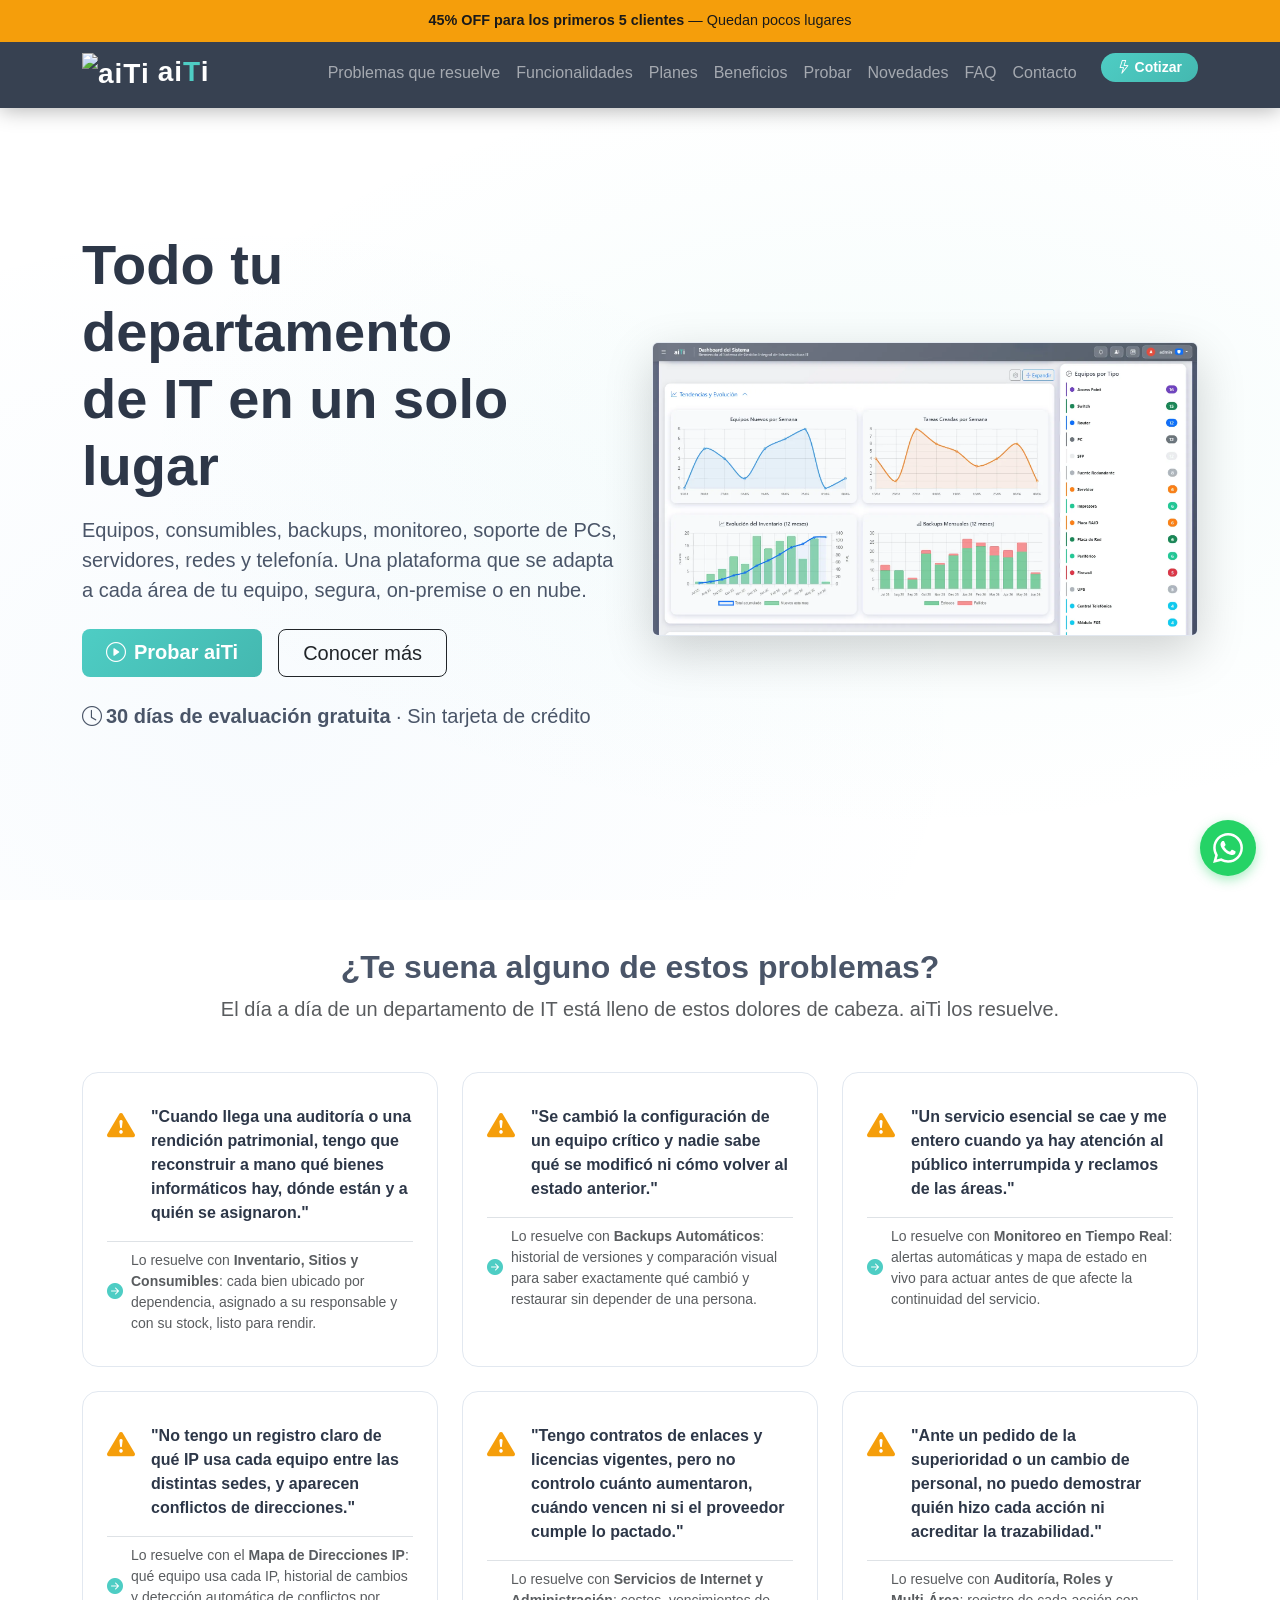
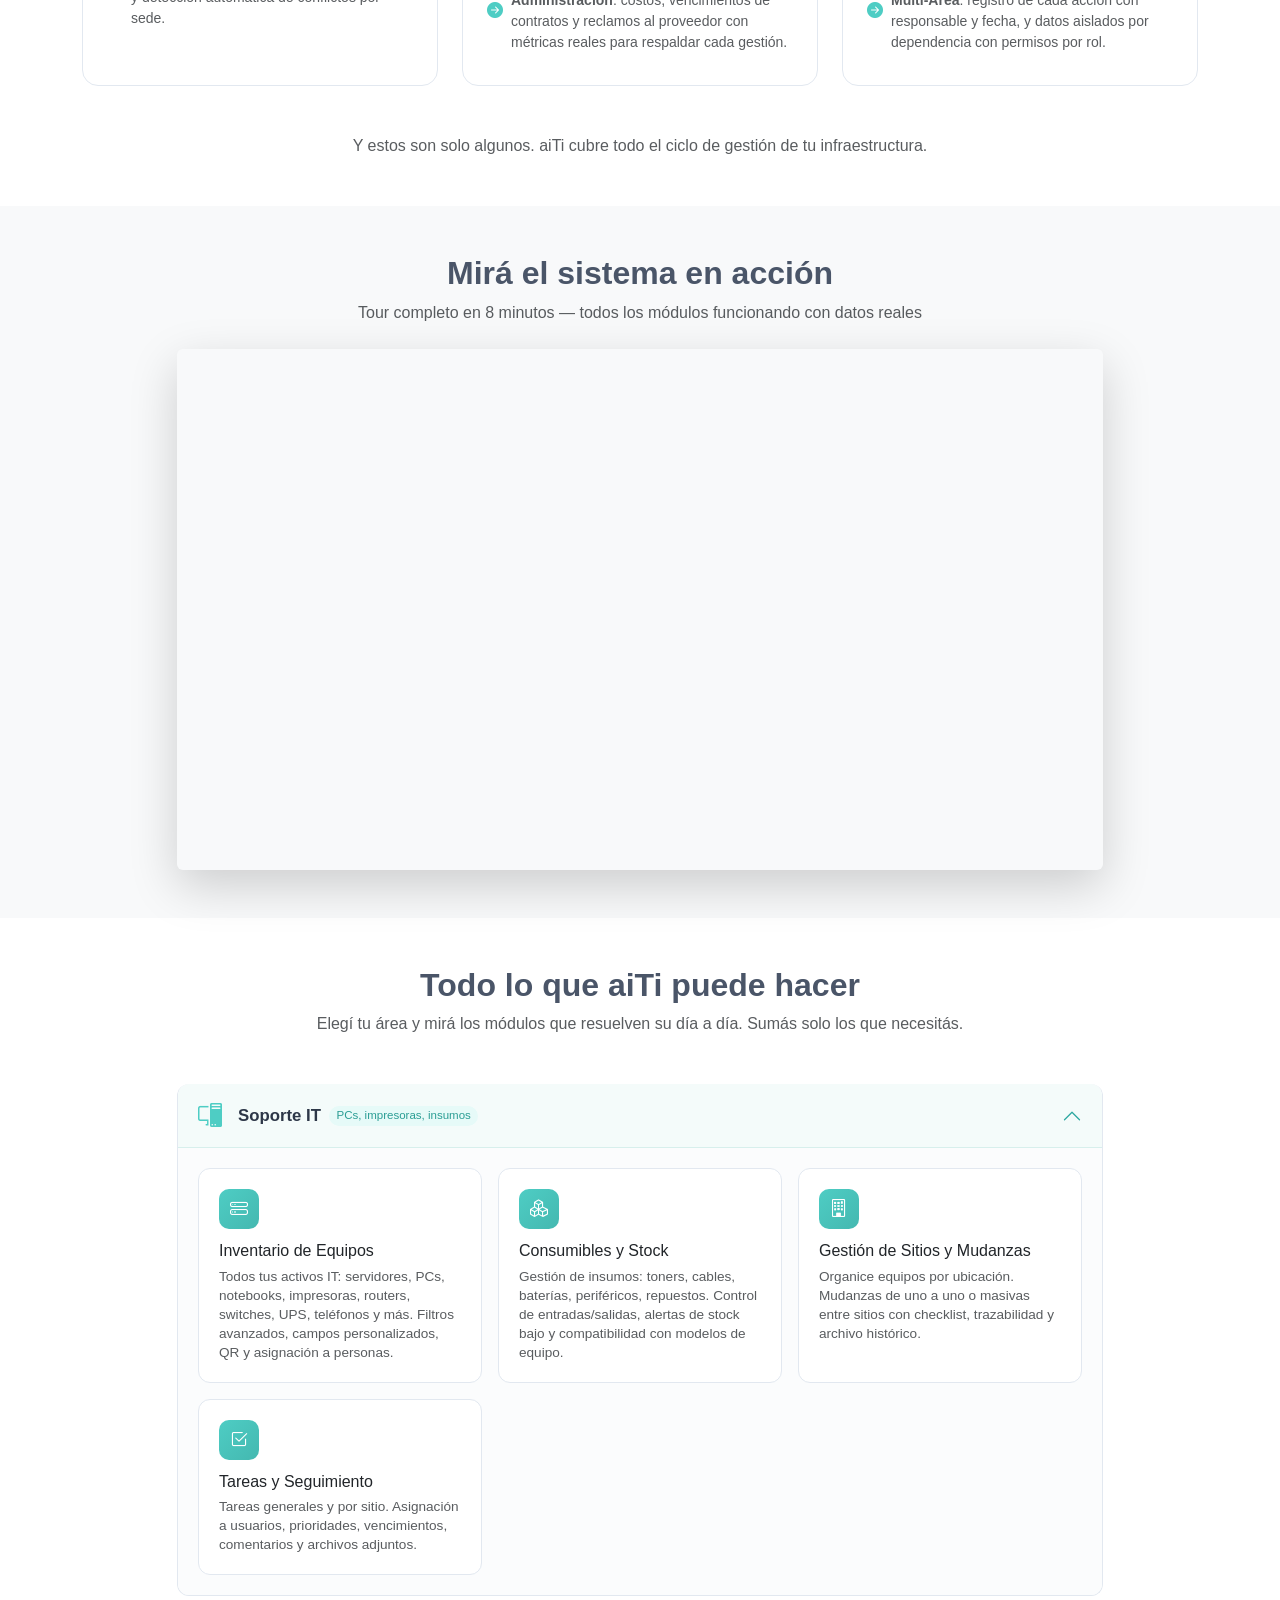
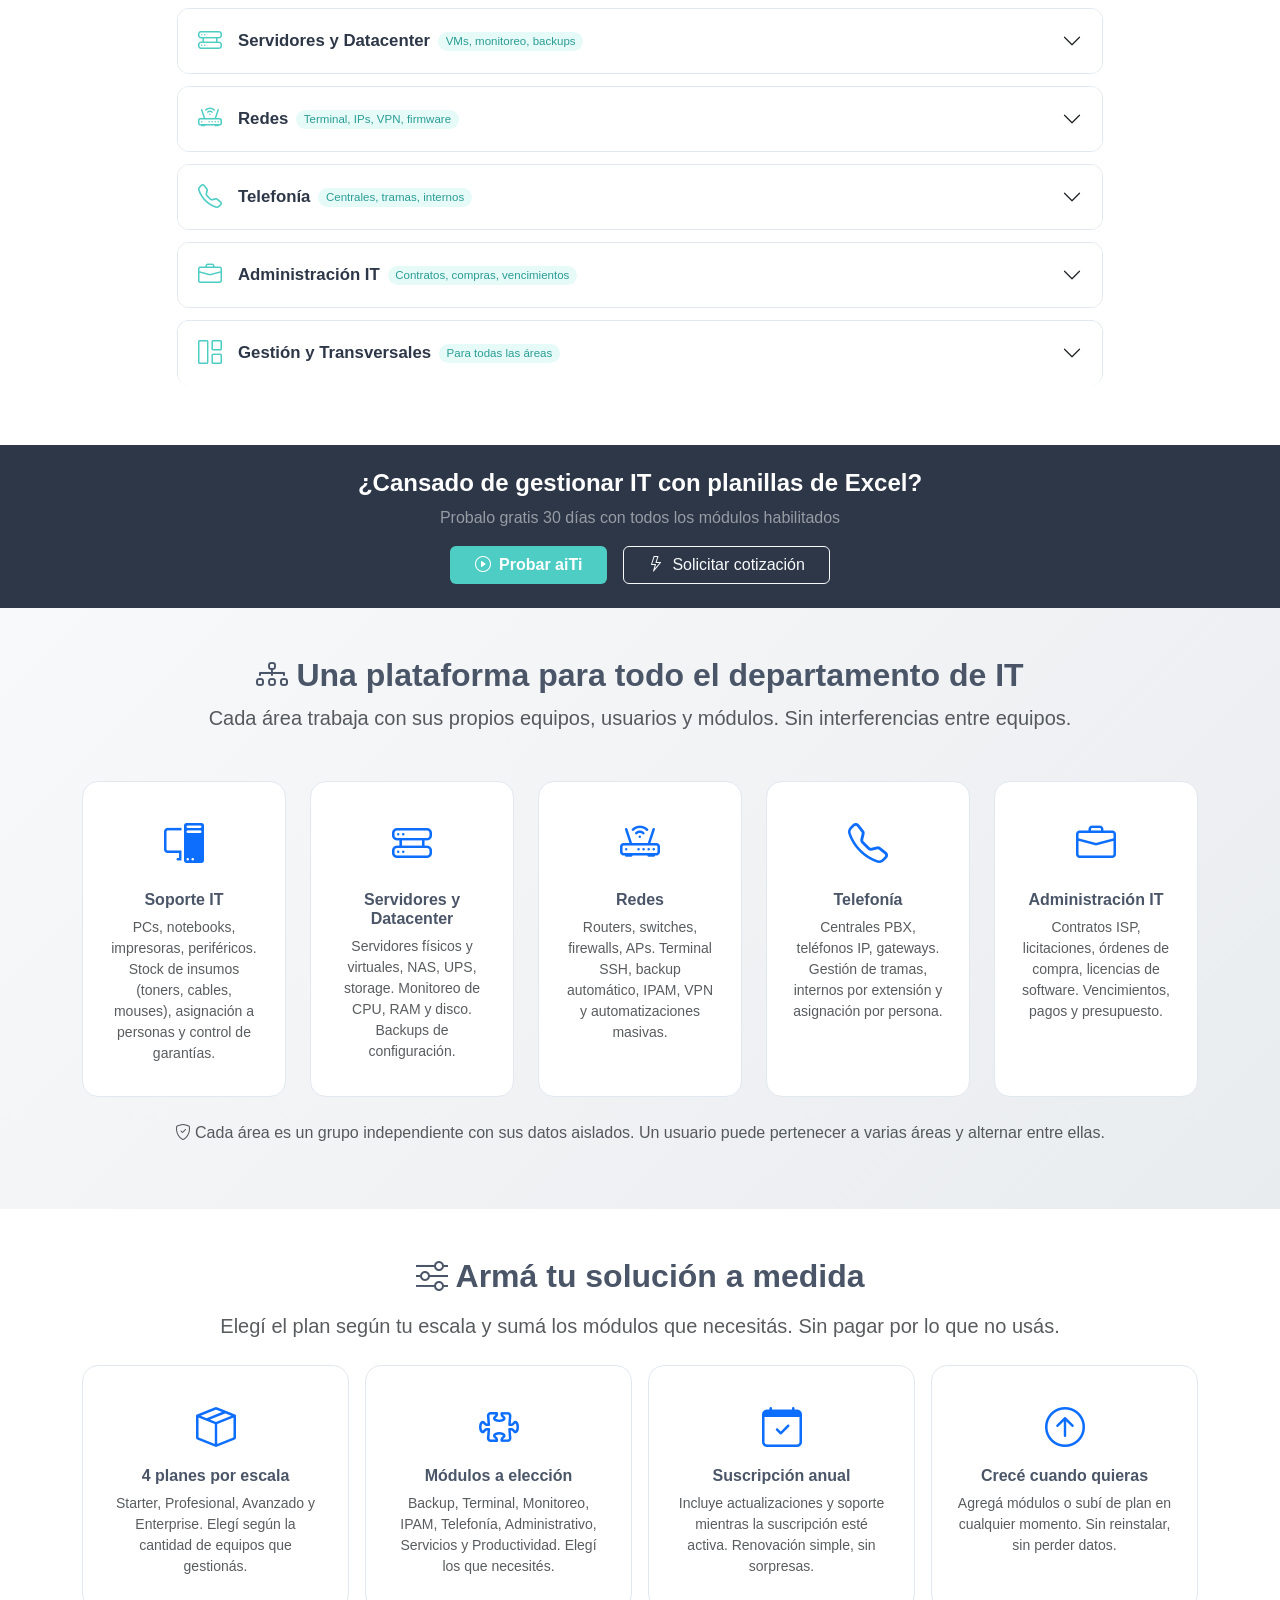
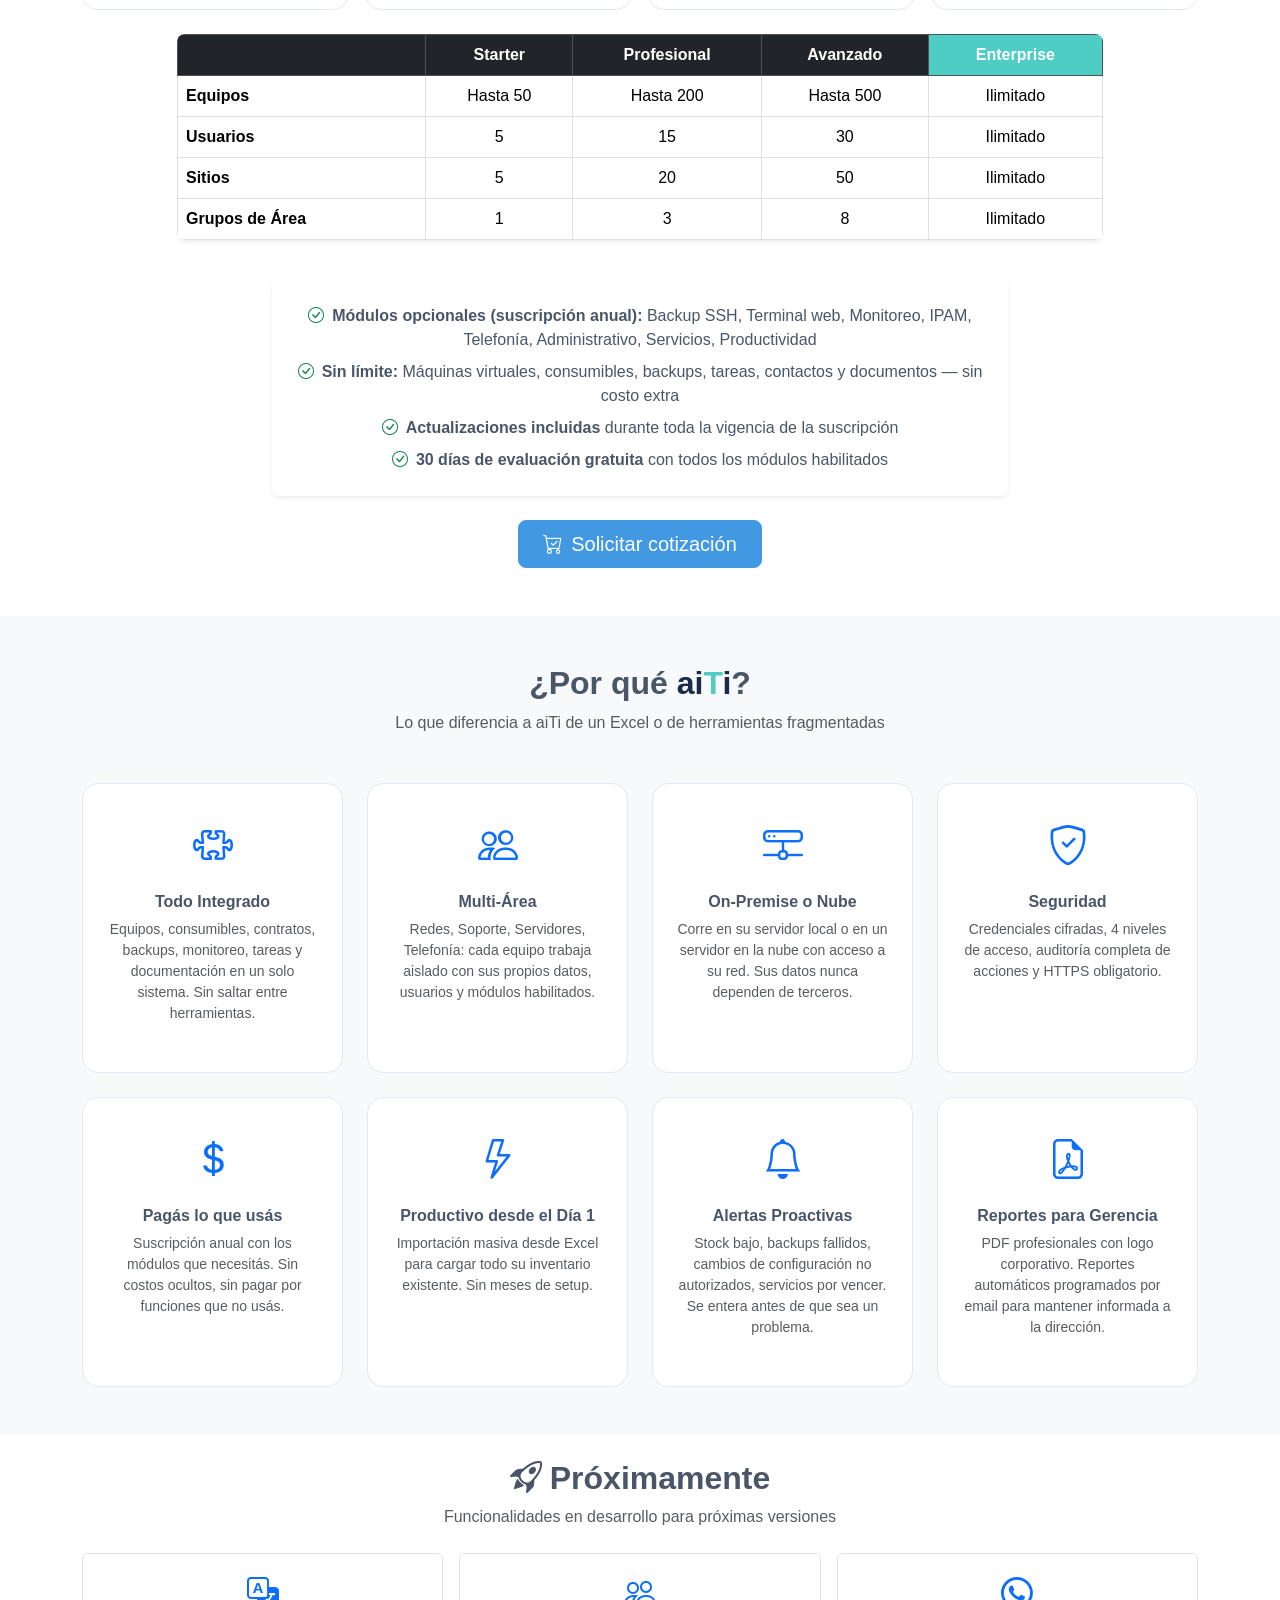
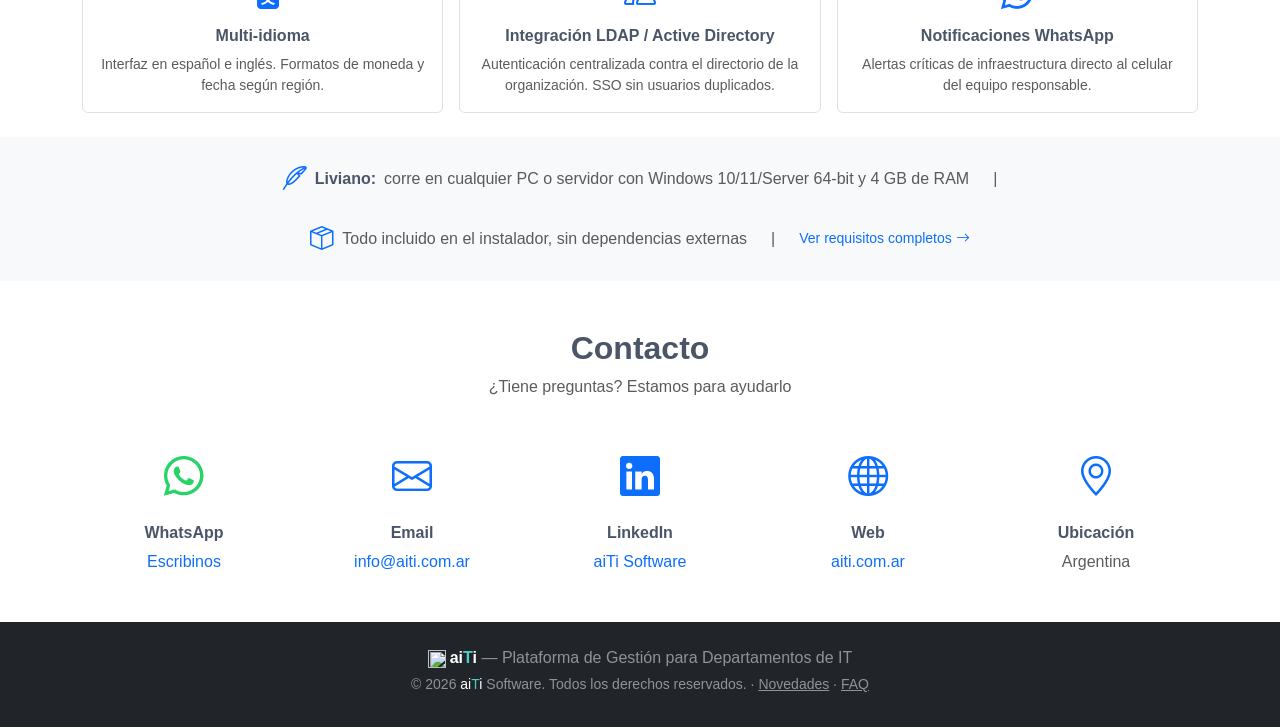
==== commit 2d79942d: "Reordenar: video 'Mira el sistema en accion' despues de la seccion de problemas" ====
--- a/index.html
+++ b/index.html
@@ -101,24 +101,6 @@
         </div>
     </section>
 
-    <!-- Video Demo -->
-    <section class="py-5 bg-light" id="video-demo">
-        <div class="container">
-            <div class="text-center mb-4">
-                <h2 class="fw-bold">Mirá el sistema en acción</h2>
-                <p class="text-muted">Tour completo en 8 minutos — todos los módulos funcionando con datos reales</p>
-            </div>
-            <div class="row justify-content-center">
-                <div class="col-lg-10">
-                    <div class="ratio ratio-16x9 rounded shadow-lg overflow-hidden">
-                        <iframe src="https://www.youtube.com/embed/uaZRfNGdOKI?rel=0&modestbranding=1"
-                                allowfullscreen style="border:none;"></iframe>
-                    </div>
-                </div>
-            </div>
-        </div>
-    </section>
-
     <!-- Problemas que resuelve -->
     <section class="py-5" id="problemas">
         <div class="container">
@@ -206,8 +188,26 @@
         </div>
     </section>
 
+    <!-- Video Demo -->
+    <section class="py-5 bg-light" id="video-demo">
+        <div class="container">
+            <div class="text-center mb-4">
+                <h2 class="fw-bold">Mirá el sistema en acción</h2>
+                <p class="text-muted">Tour completo en 8 minutos — todos los módulos funcionando con datos reales</p>
+            </div>
+            <div class="row justify-content-center">
+                <div class="col-lg-10">
+                    <div class="ratio ratio-16x9 rounded shadow-lg overflow-hidden">
+                        <iframe src="https://www.youtube.com/embed/uaZRfNGdOKI?rel=0&modestbranding=1"
+                                allowfullscreen style="border:none;"></iframe>
+                    </div>
+                </div>
+            </div>
+        </div>
+    </section>
+
     <!-- Funcionalidades -->
-    <section class="py-5 bg-light" id="funcionalidades">
+    <section class="py-5" id="funcionalidades">
         <div class="container">
             <div class="text-center mb-5">
                 <h2 class="fw-bold">Todo lo que aiTi puede hacer</h2>
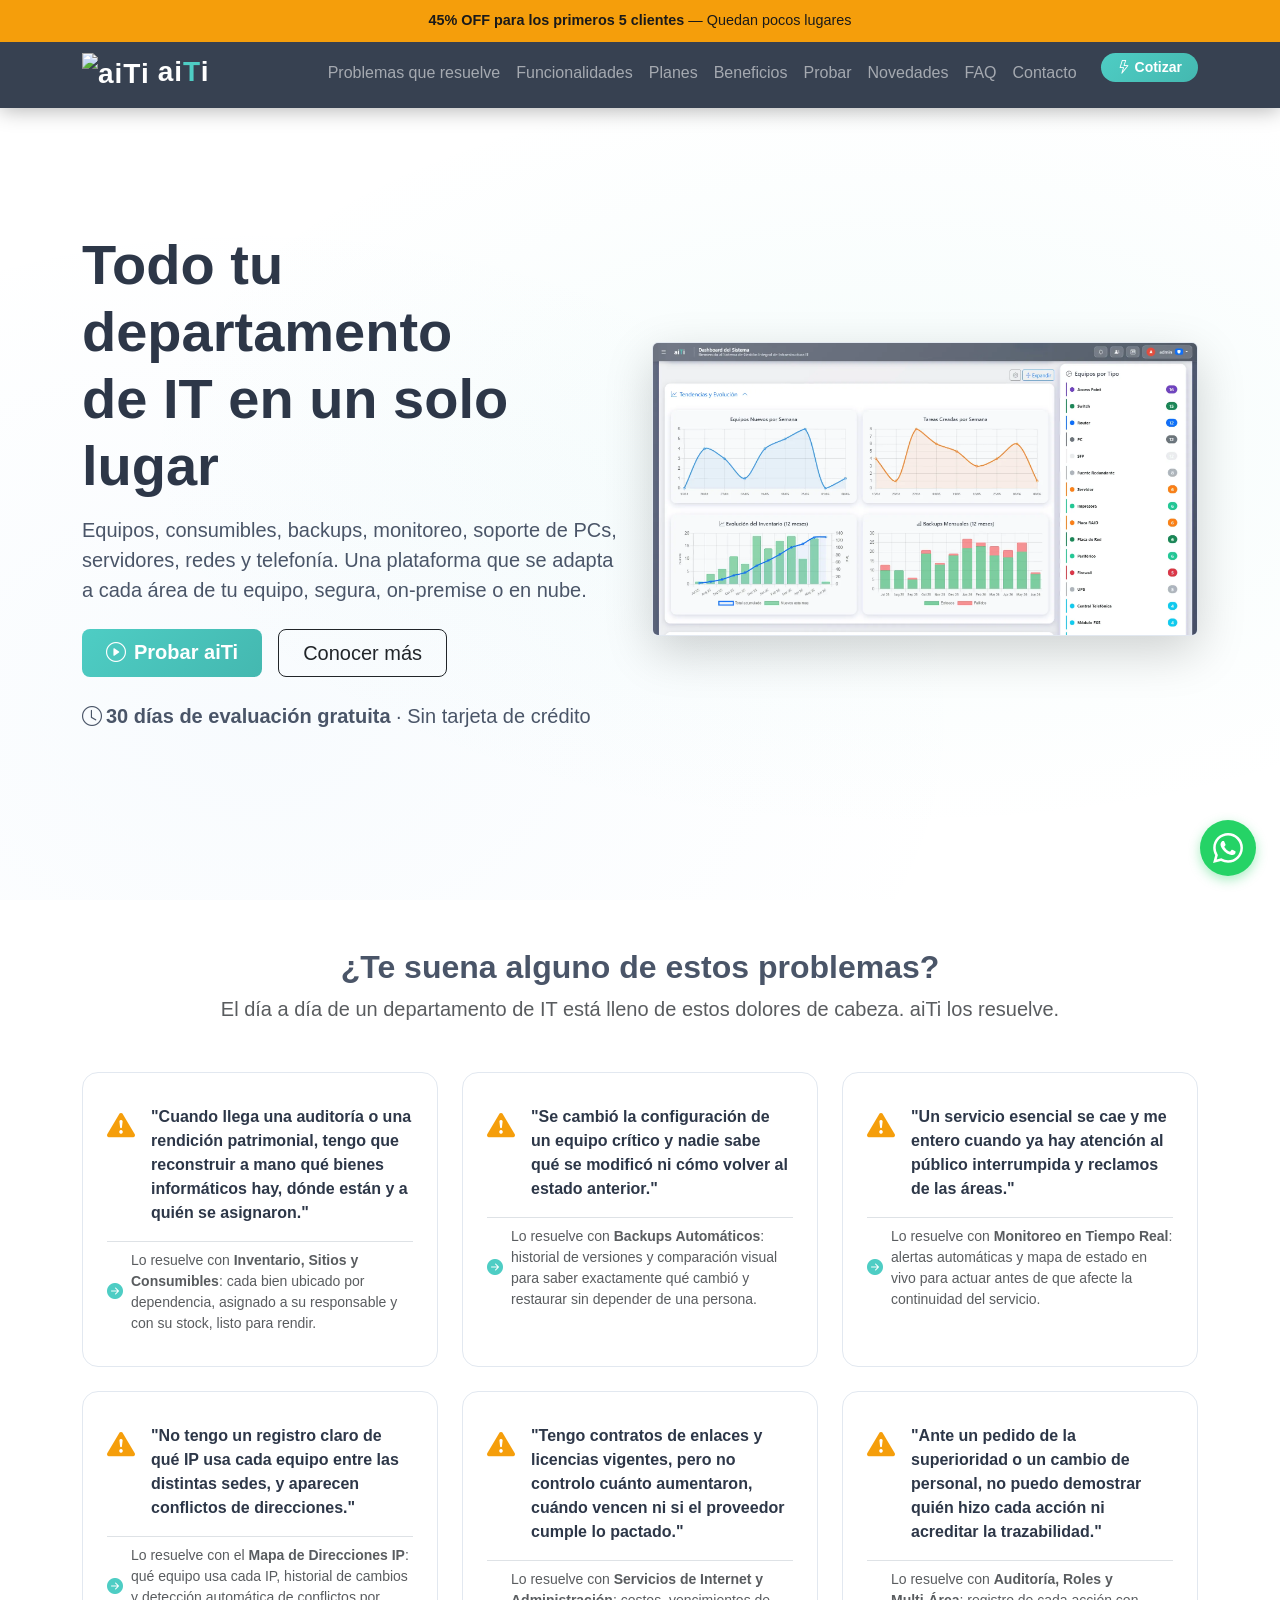
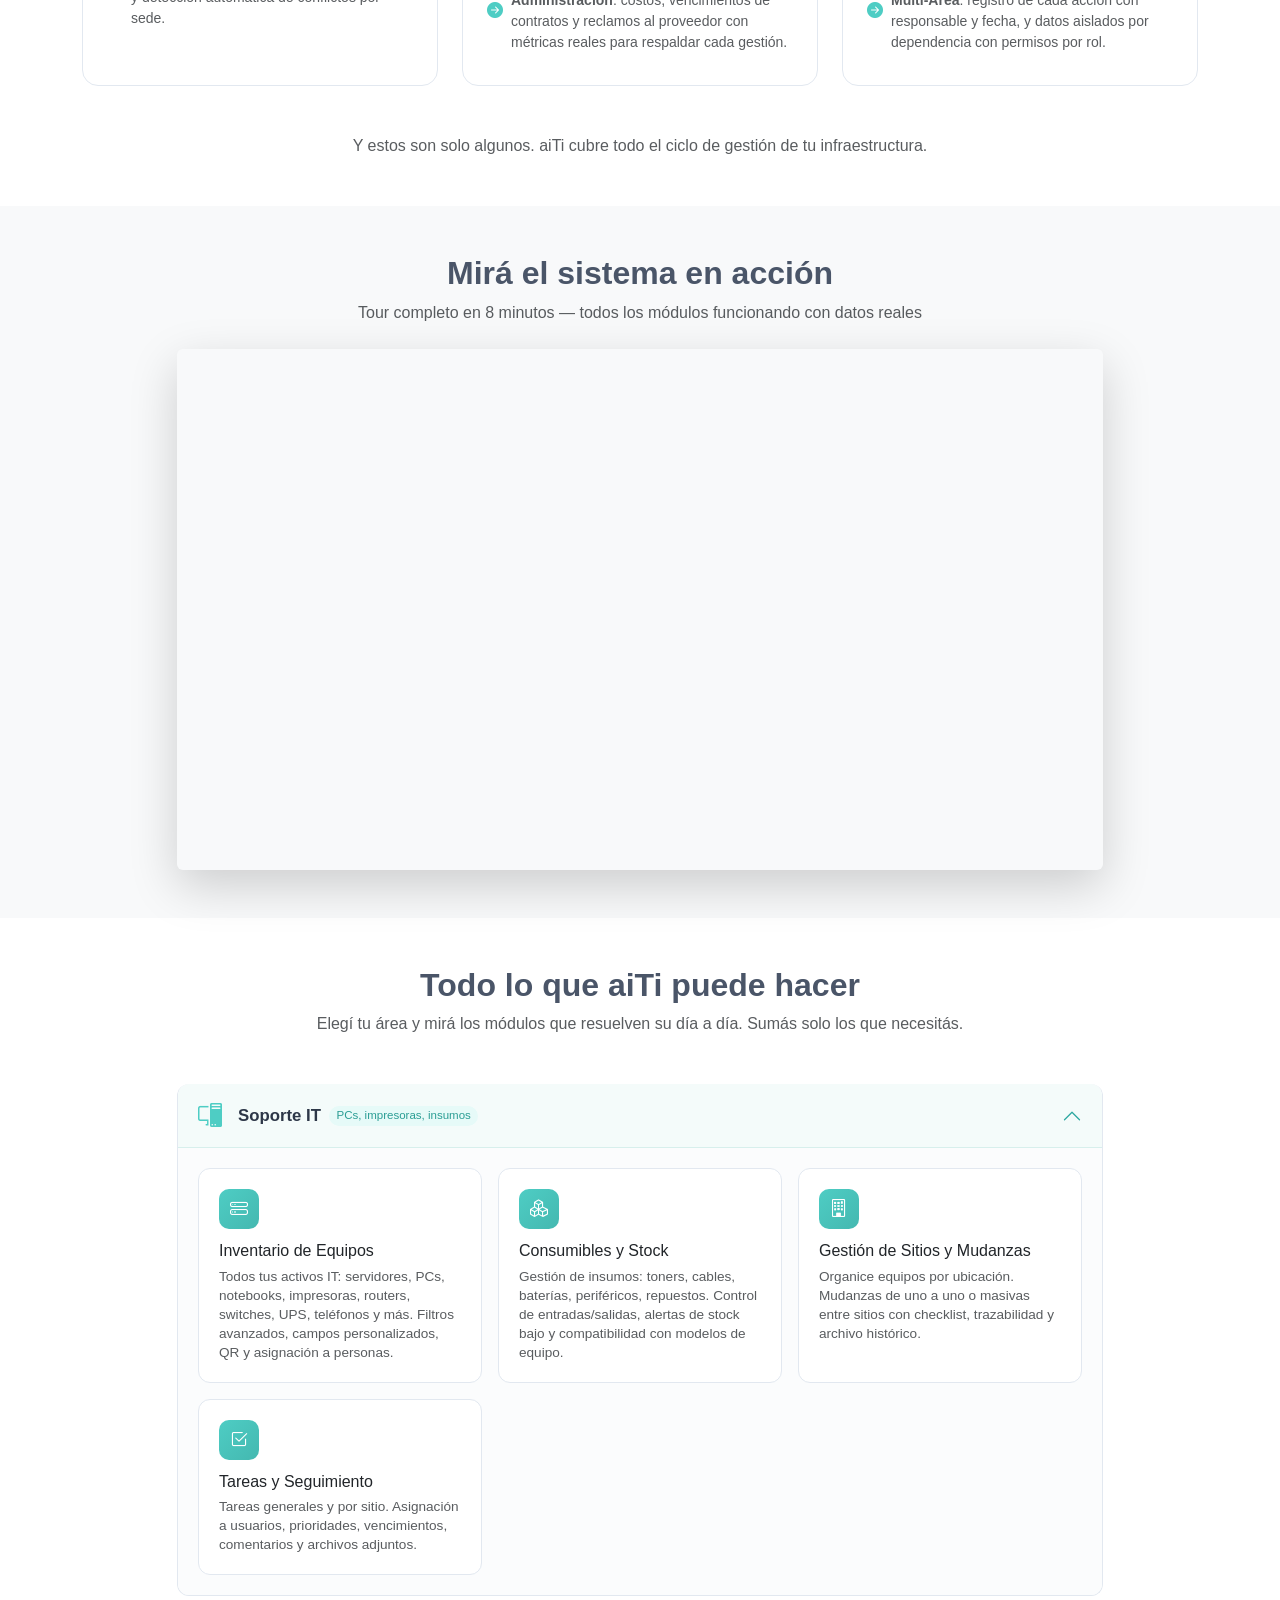
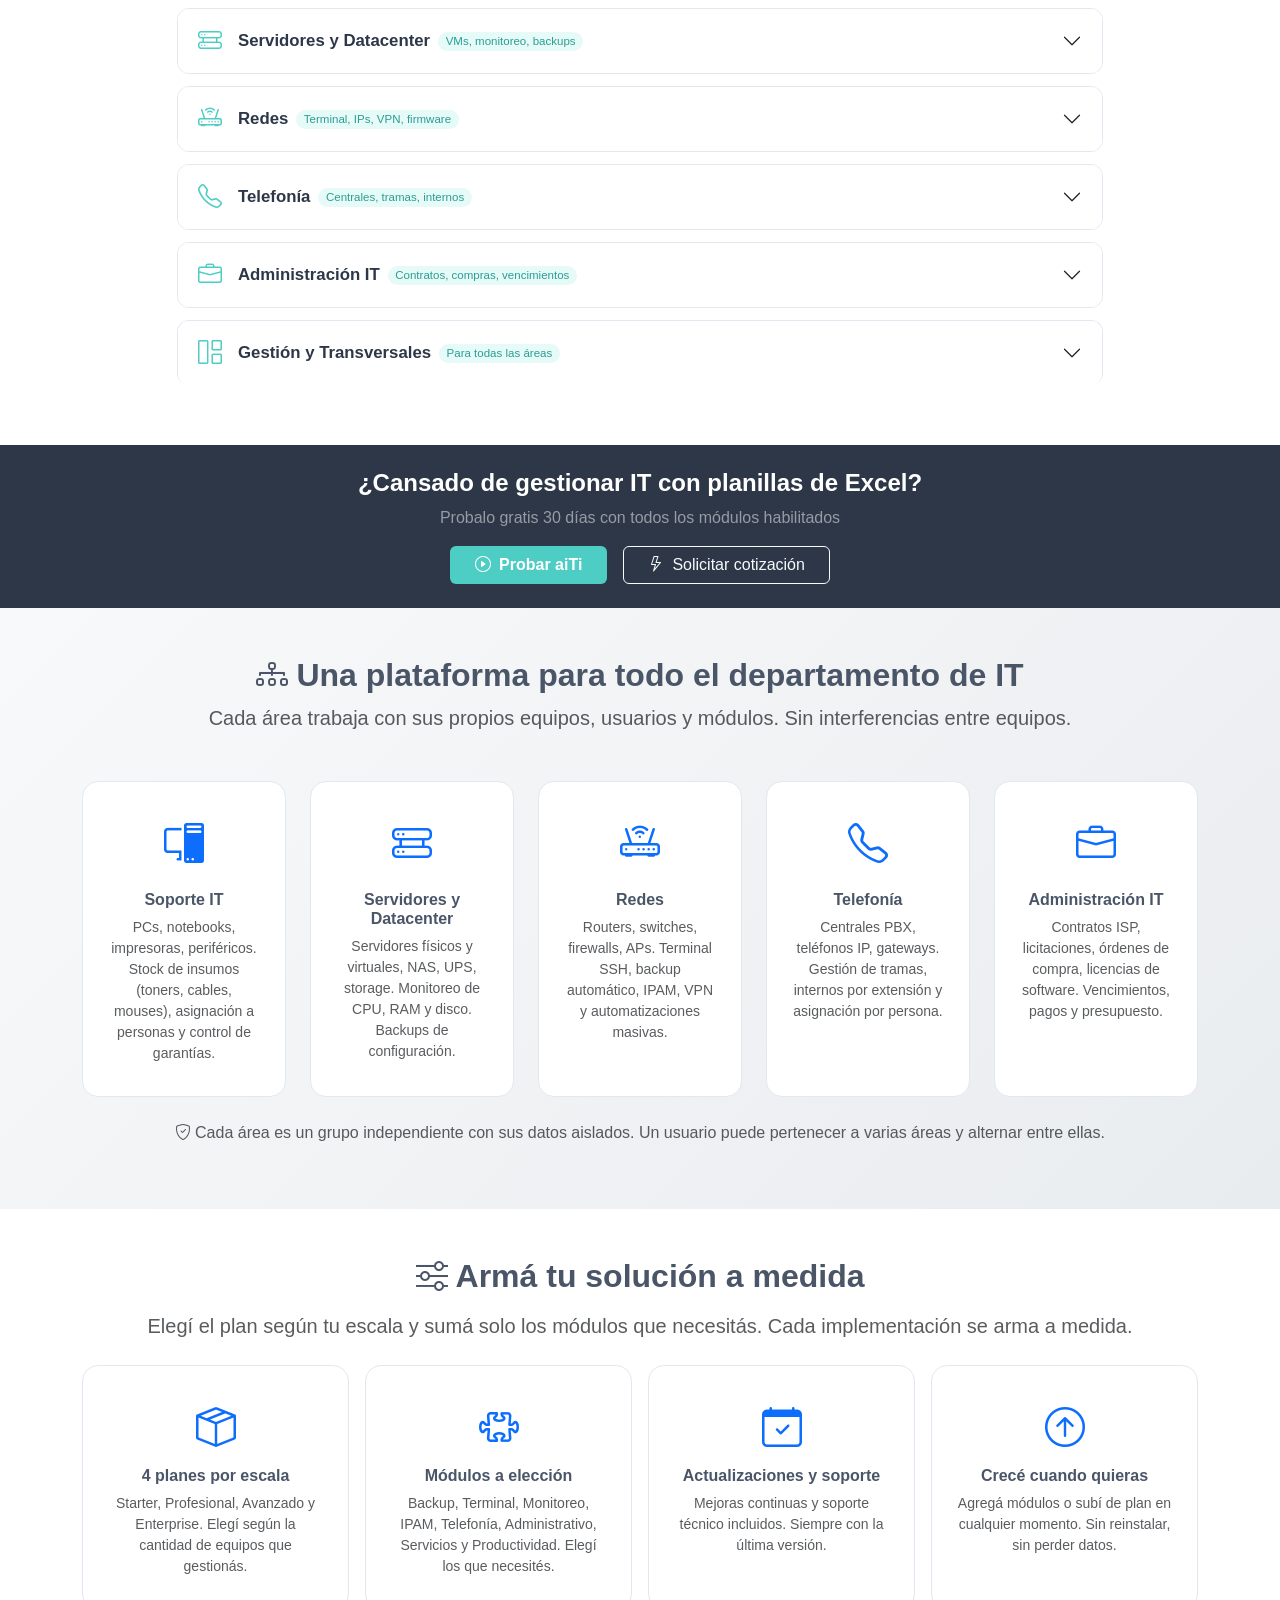
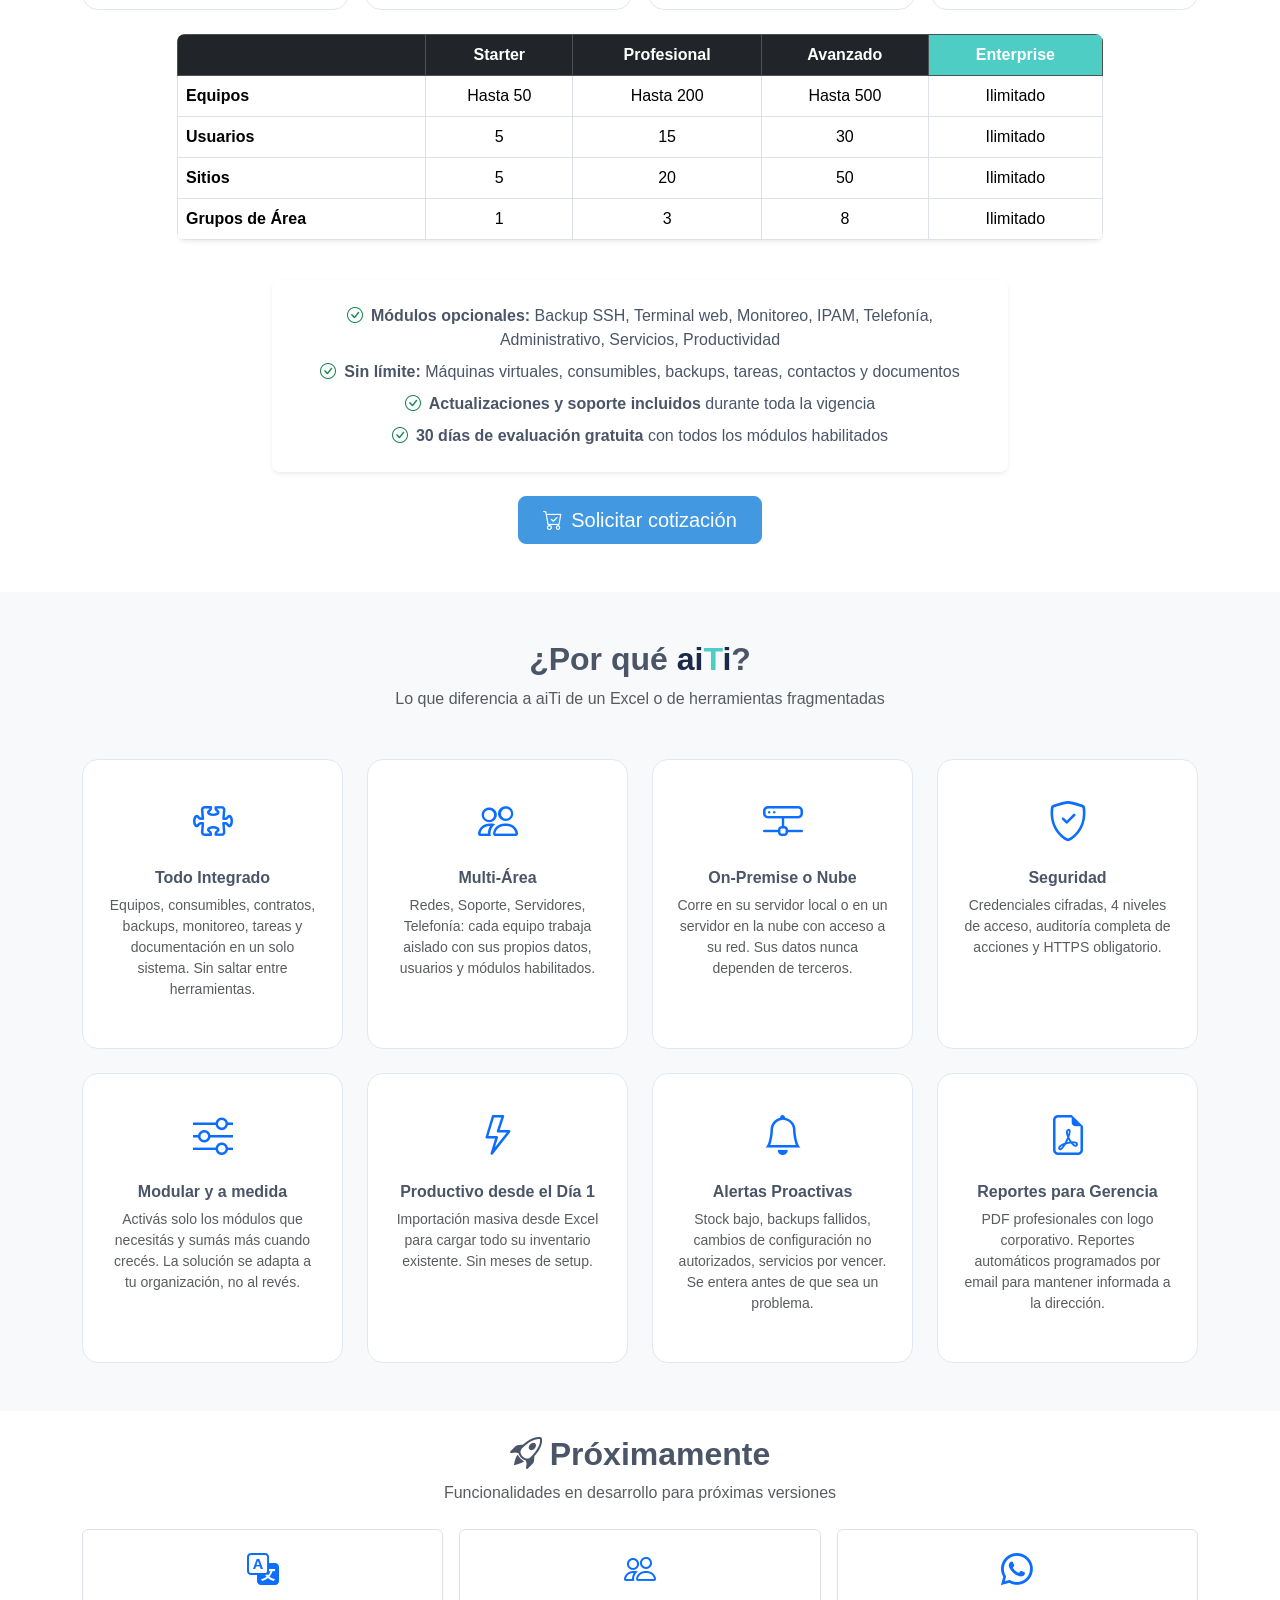
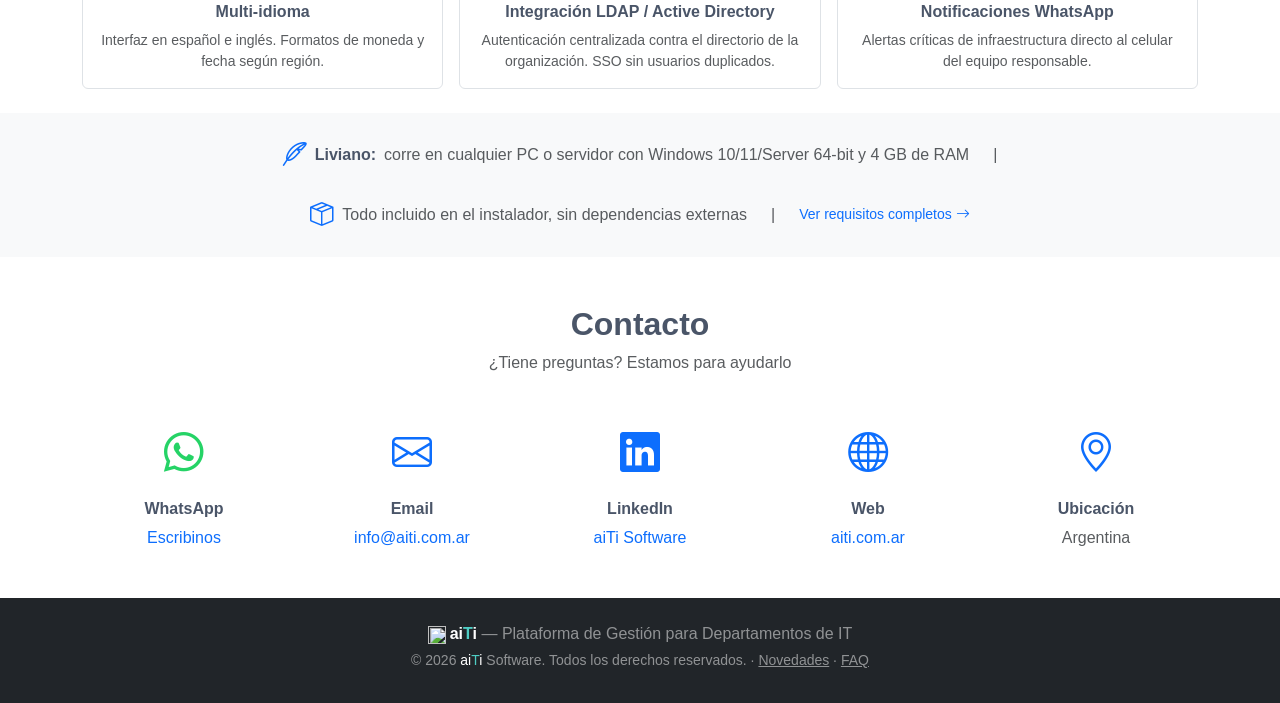
==== commit 1b729de7: "docs: alinear web a suscripcion anual sin cifras publicas, todo a cotizacion" ====
--- a/index.html
+++ b/index.html
@@ -19,7 +19,7 @@
     <!-- Twitter Card -->
     <meta name="twitter:card" content="summary_large_image">
     <meta name="twitter:title" content="aiTi - Plataforma de Gestión para Departamentos de IT">
-    <meta name="twitter:description" content="Inventario, consumibles, backups, monitoreo, soporte de PCs y servidores. On-premise o nube, multi-área, suscripción flexible.">
+    <meta name="twitter:description" content="Inventario, consumibles, backups, monitoreo, soporte de PCs y servidores. On-premise o en nube, multi-área, a medida.">
     <meta name="twitter:image" content="https://aiti.com.ar/img/og-cover.png">
     
     <!-- Bootstrap 5 -->
@@ -583,7 +583,7 @@
     <section class="py-5 text-center" id="planes">
         <div class="container">
             <h2 class="fw-bold mb-3"><i class="bi bi-sliders me-2"></i>Armá tu solución a medida</h2>
-            <p class="text-muted mb-4 fs-5">Elegí el plan según tu escala y sumá los módulos que necesitás. Sin pagar por lo que no usás.</p>
+            <p class="text-muted mb-4 fs-5">Elegí el plan según tu escala y sumá solo los módulos que necesitás. Cada implementación se arma a medida.</p>
             <div class="row justify-content-center g-3 mb-4">
                 <div class="col-md-3">
                     <div class="benefit-card text-center">
@@ -602,8 +602,8 @@
                 <div class="col-md-3">
                     <div class="benefit-card text-center">
                         <i class="bi bi-calendar-check fs-1 text-primary mb-2 d-block"></i>
-                        <h6 class="fw-bold">Suscripción anual</h6>
-                        <p class="text-muted small mb-0">Incluye actualizaciones y soporte mientras la suscripción esté activa. Renovación simple, sin sorpresas.</p>
+                        <h6 class="fw-bold">Actualizaciones y soporte</h6>
+                        <p class="text-muted small mb-0">Mejoras continuas y soporte técnico incluidos. Siempre con la última versión.</p>
                     </div>
                 </div>
                 <div class="col-md-3">
@@ -667,9 +667,9 @@
             <div class="row justify-content-center mb-4">
                 <div class="col-lg-8">
                     <div class="bg-white rounded-3 shadow-sm p-4">
-                        <p class="mb-2"><i class="bi bi-check-circle text-success me-2"></i><strong>Módulos opcionales (suscripción anual):</strong> Backup SSH, Terminal web, Monitoreo, IPAM, Telefonía, Administrativo, Servicios, Productividad</p>
-                        <p class="mb-2"><i class="bi bi-check-circle text-success me-2"></i><strong>Sin límite:</strong> Máquinas virtuales, consumibles, backups, tareas, contactos y documentos — sin costo extra</p>
-                        <p class="mb-2"><i class="bi bi-check-circle text-success me-2"></i><strong>Actualizaciones incluidas</strong> durante toda la vigencia de la suscripción</p>
+                        <p class="mb-2"><i class="bi bi-check-circle text-success me-2"></i><strong>Módulos opcionales:</strong> Backup SSH, Terminal web, Monitoreo, IPAM, Telefonía, Administrativo, Servicios, Productividad</p>
+                        <p class="mb-2"><i class="bi bi-check-circle text-success me-2"></i><strong>Sin límite:</strong> Máquinas virtuales, consumibles, backups, tareas, contactos y documentos</p>
+                        <p class="mb-2"><i class="bi bi-check-circle text-success me-2"></i><strong>Actualizaciones y soporte incluidos</strong> durante toda la vigencia</p>
                         <p class="mb-0"><i class="bi bi-check-circle text-success me-2"></i><strong>30 días de evaluación gratuita</strong> con todos los módulos habilitados</p>
                     </div>
                 </div>
@@ -718,9 +718,9 @@
                 </div>
                 <div class="col-md-6 col-lg-3">
                     <div class="benefit-card text-center">
-                        <i class="bi bi-currency-dollar fs-1 text-primary mb-3 d-block"></i>
-                        <h6 class="fw-bold">Pagás lo que usás</h6>
-                        <p class="text-muted small">Suscripción anual con los módulos que necesitás. Sin costos ocultos, sin pagar por funciones que no usás.</p>
+                        <i class="bi bi-sliders fs-1 text-primary mb-3 d-block"></i>
+                        <h6 class="fw-bold">Modular y a medida</h6>
+                        <p class="text-muted small">Activás solo los módulos que necesitás y sumás más cuando crecés. La solución se adapta a tu organización, no al revés.</p>
                     </div>
                 </div>
                 <div class="col-md-6 col-lg-3">
